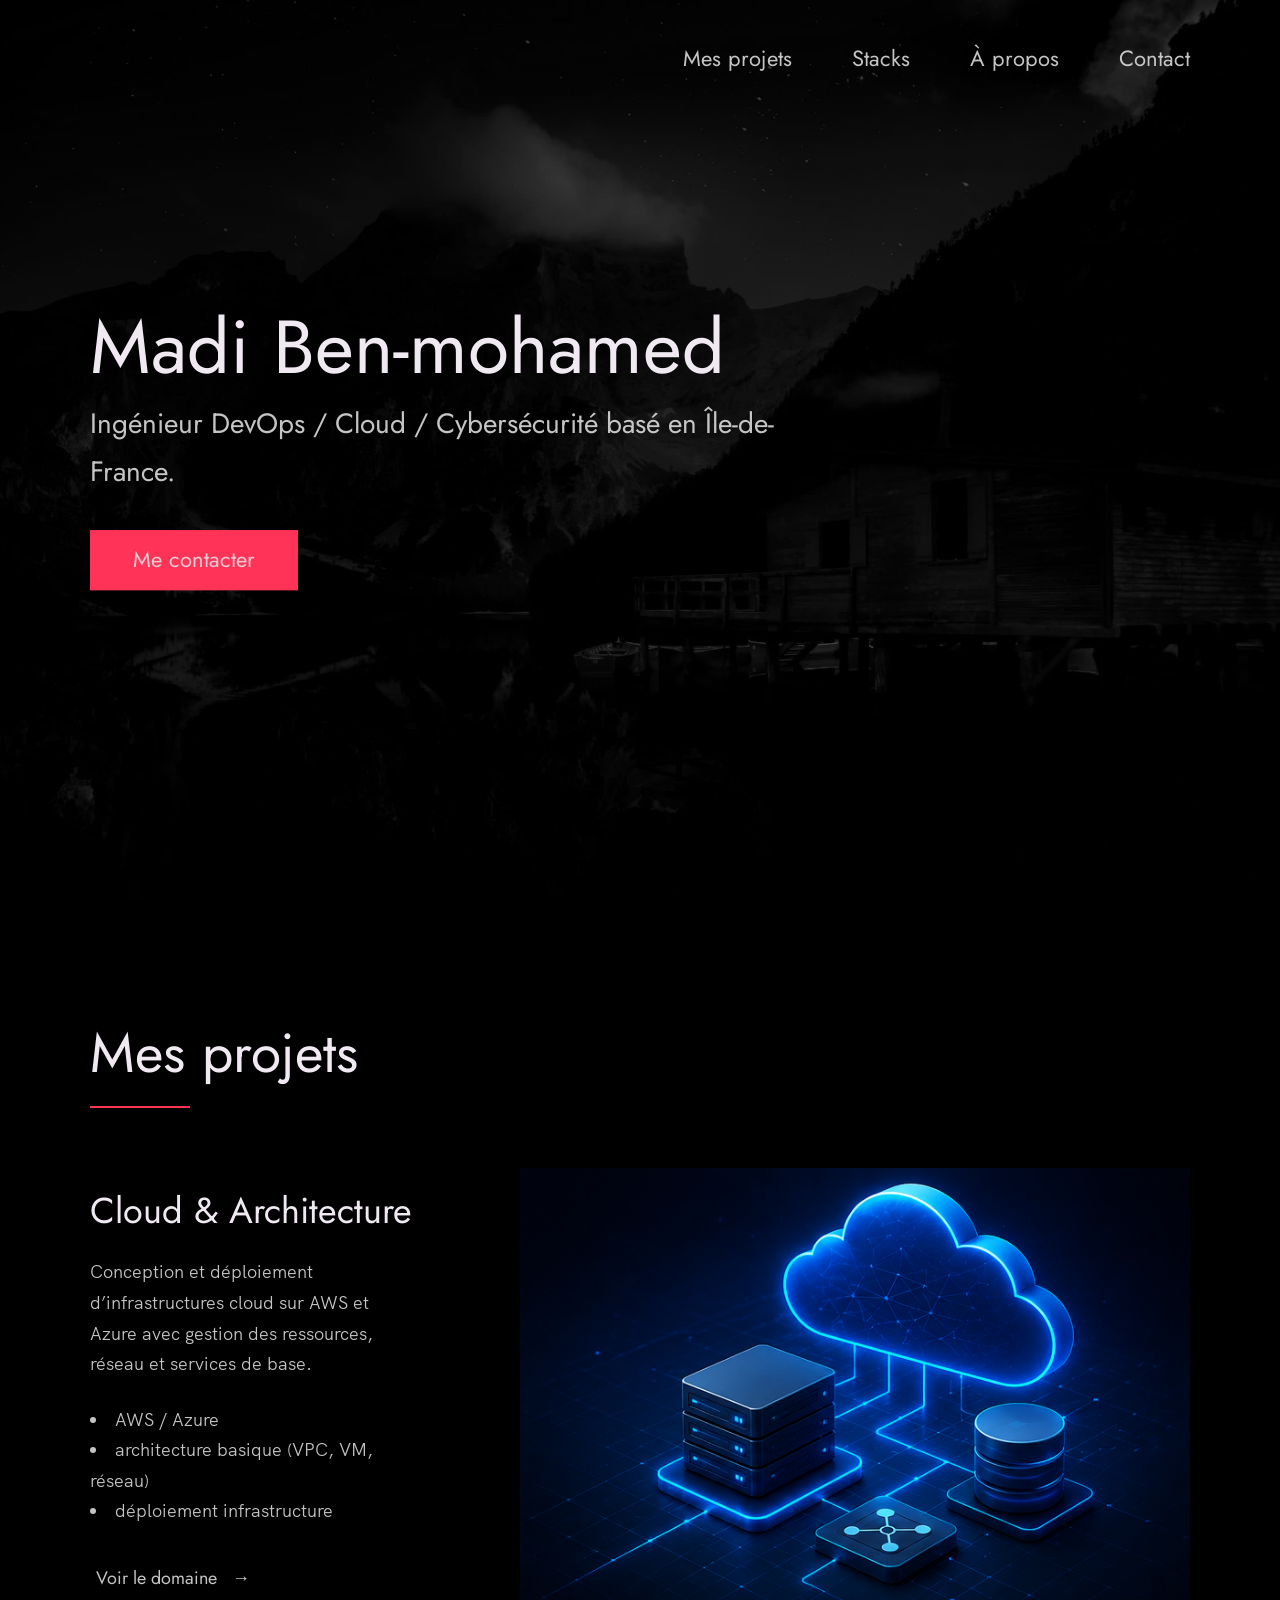
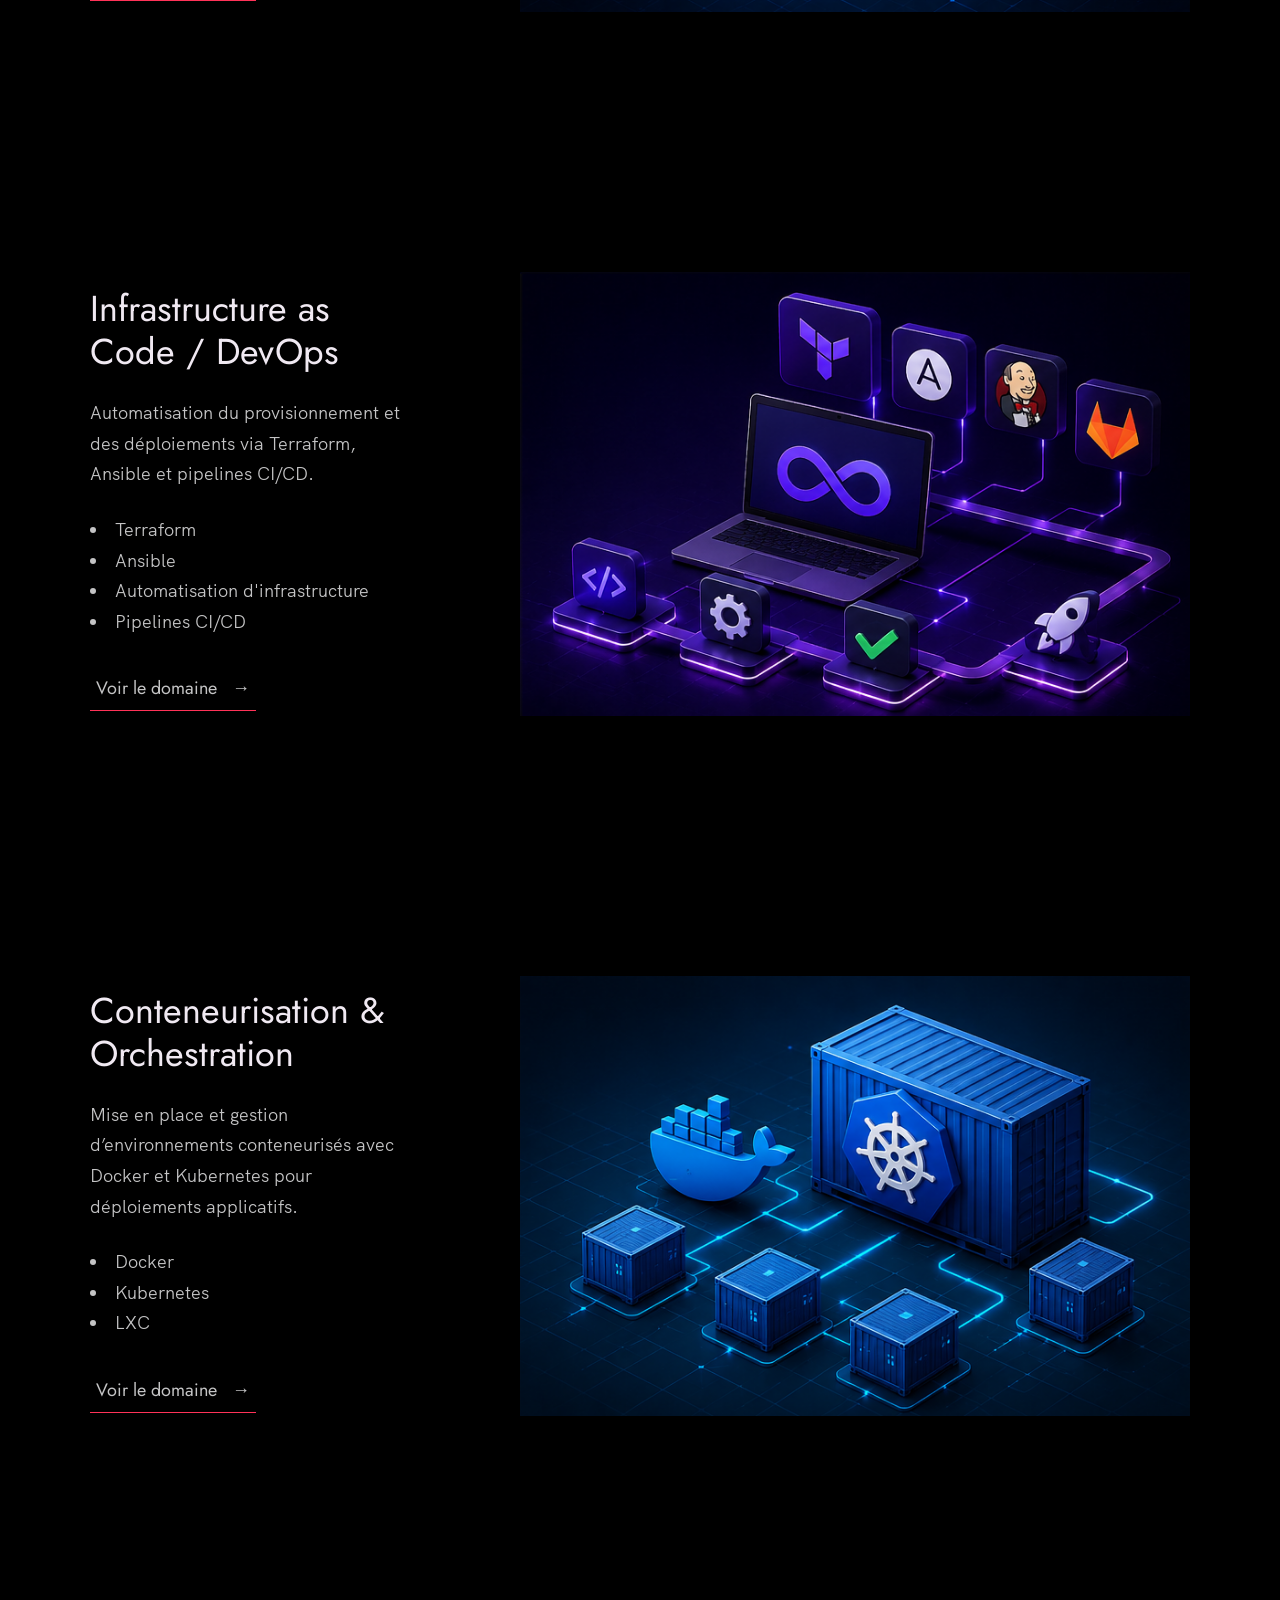
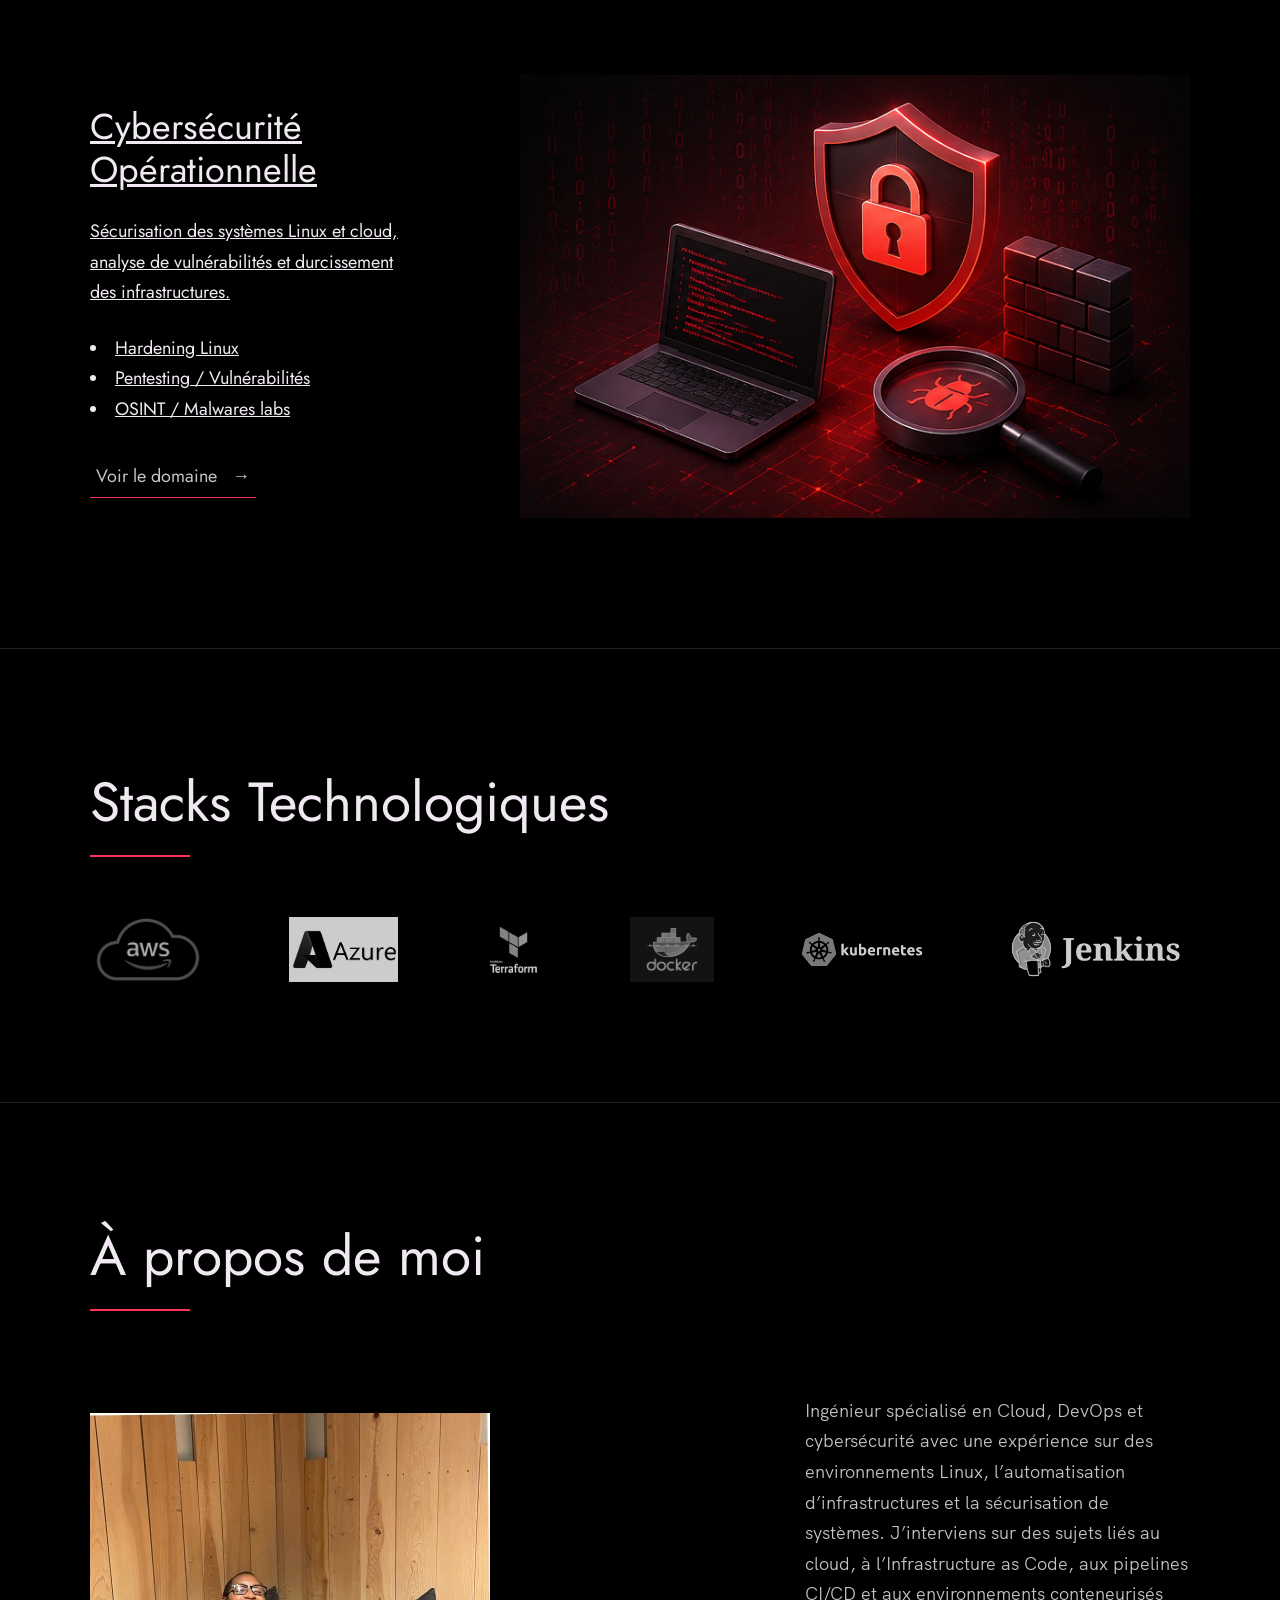
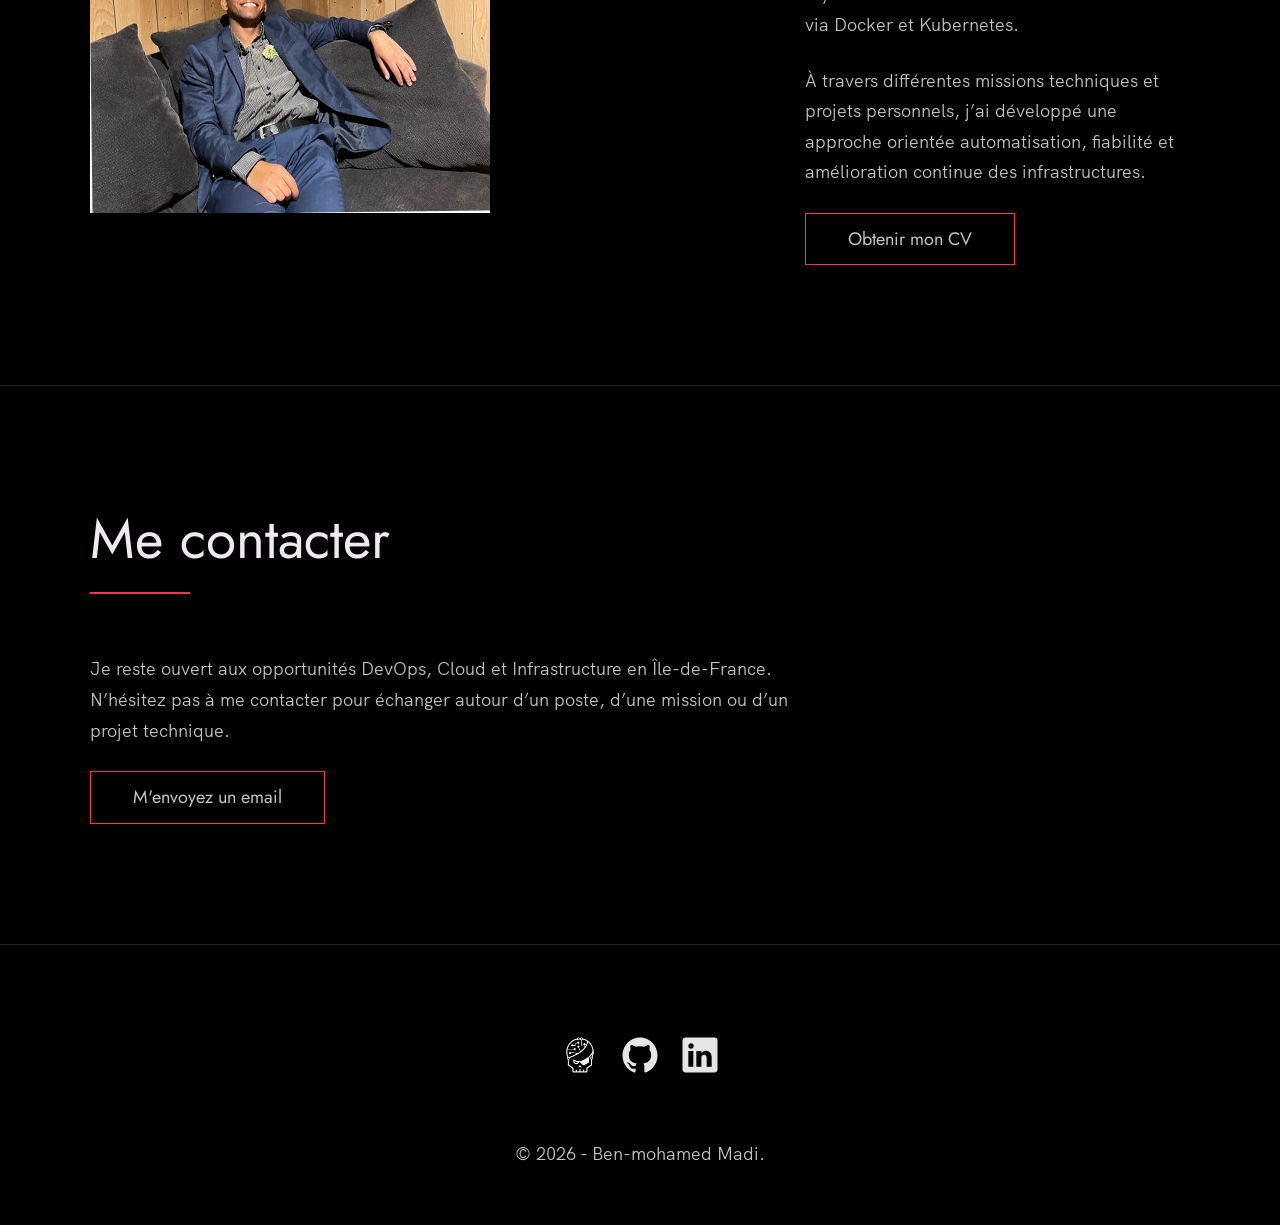
==== index.html @ 018f279b "Merge branch 'main' of https://github.com/Madi-Toumani-benmohamed/portfolio" ====
<!DOCTYPE html>
<html lang="en">

<head>
  <meta charset="UTF-8" />
  <meta name="viewport" content="width=device-width, initial-scale=1.0" />
  <link rel="shortcut icon" type="image/png" href="./images/favicon.png" />

  <!-- Put your site title here -->
  <title>
    Ben | Ben Mohamed | DevOps / Cloud / Cybersécurité vivant en France.
  </title>

  <meta name="description" content="Add small description of yourslef.">
  <!-- Add some coding keywords below, Ex: (React, CSS etc) -->
  <meta name="keywords" content="Put your name, skills and some coding keywords" />
  <link rel="stylesheet" href="index.css" />
</head>

<body>

  <!-- ***** Header ***** -->

  <header class="header" role="banner" id="top">
    <div class="row">
      <nav class="nav" role="navigation">
        <ul class="nav__items">
          <li class="nav__item"><a href="#work" class="nav__link">Mes projets</a></li>
          <li class="nav__item"><a href="#clients" class="nav__link">Stacks</a></li>
          <li class="nav__item">
            <a href="#about" class="nav__link">À propos</a>
          </li>
          <li class="nav__item">
            <a href="#contact" class="nav__link">Contact</a>
          </li>
        </ul>
      </nav>
    </div>
    <div class="header__text-box row">
      <div class="header__text">
        <h1 class="heading-primary">
          <!-- Replace the following name with your name -->
          <span>Madi Ben-mohamed</span>
        </h1>
        <!-- Put a small paragraph about yourself -->
        <p>Ingénieur DevOps / Cloud / Cybersécurité basé en Île-de-France.</p>
        <a href="#contact" class="btn btn--pink">Me contacter</a>
      </div>
    </div>
  </header>

  <main role="main">

    <!-- ***** Work ***** -->

    <section class="work" id="work">
      <div class="row">
        <h2>Mes projets</h2>
        <div class="work__boxes">

          <!-- Each div with the work__box class is a project. -->

          <div class="work__box">
            <div class="work__text">
              <h3>Cloud & Architecture</h3>
              <p>
                Conception et déploiement d’infrastructures cloud sur AWS et Azure avec gestion des ressources, réseau et services de base.              </p>
              <ul class="work__list">
                <li>AWS / Azure</li>
                <li>architecture basique (VPC, VM, réseau)</li>
                <li>déploiement infrastructure</li>

              </ul>

              <div class="work__links">
                <a href="./domains/cloud.html" class="link__text">
                  Voir le domaine <span>&rarr;</span>
                </a>
                
               
                </a>
              </div>
            </div>
            <div class="work__image-box">
              <img src="./images/cloud.png" class="work__image" alt="Project 1" />
            </div>
          </div>

          <div class="work__box">
            <div class="work__text">
              <h3>Infrastructure as Code / DevOps</h3>
              <p>
                Automatisation du provisionnement et des déploiements via Terraform, Ansible et pipelines CI/CD.
              </p>
              <ul class="work__list">
                <li>Terraform</li>
                <li>Ansible</li>
                <li>Automatisation d'infrastructure</li>
                <li>Pipelines CI/CD</li>
              </ul>

              <div class="work__links">
                <a href="./domains/devops.html" class="link__text">
                  Voir le domaine <span>&rarr;</span>
                </a>

              </div>
            </div>
            <div class="work__image-box">
              <img src="./images/iac.png" class="work__image" alt="Project 1" />
            </div>
          </div>

                    <div class="work__box">
            <div class="work__text">
              <h3>Conteneurisation & Orchestration</h3>
              <p>
                Mise en place et gestion d’environnements conteneurisés avec Docker et Kubernetes pour déploiements applicatifs.
              </p>
              <ul class="work__list">
                <li>Docker</li>
                <li>Kubernetes</li>
                <li>LXC</li>
              </ul>

              <div class="work__links">
                <a href="./domains/devops.html" class="link__text">
                  Voir le domaine <span>&rarr;</span>
                </a>
                <a href="#">

              </div>
            </div>
            <div class="work__image-box">
              <img src="./images/container.png" class="work__image" alt="Project 1" />
            </div>
          </div>

          <div class="work__box">
            <div class="work__text">
              <h3>Cybersécurité Opérationnelle</h3>
              <p>
                Sécurisation des systèmes Linux et cloud, analyse de vulnérabilités et durcissement des infrastructures.
              <ul class="work__list">
                <li>Hardening Linux</li>
                <li>Pentesting / Vulnérabilités</li>
                <li>OSINT / Malwares labs</li>
              </ul>

              <div class="work__links">
                <a href="./domains/cybersecurity.html" class="link__text">
                  Voir le domaine <span>&rarr;</span>
                </a>

              </div>
            </div>
            <div class="work__image-box">
              <img src="./images/security.png" class="work__image" alt="Project 3" />
            </div>
          </div>
        </div>
      </div>
    </section>

    <!-- ***** stacks technologiques ***** -->

    <section class="client" id="clients">
      <div class="row">
        <h2>Stacks Technologiques</h2>
        <div class="client__logos">
          <!-- Add logos of the clients or companies you'have worked with. -->
          <img src="./images/aws-color.png" class="client__logo" alt="Company 2" />
          <img src="./images/azur.png" class="client__logo" alt="Company 3" />
          <img src="./images/Terraform-Cloud.png" class="client__logo" alt="Company 1" />
          <img src="./images/docker.png" class="client__logo" alt="Company 1" />
          <img src="./images/kubernetes.png" class="client__logo" alt="Company 3" />
          <img src="./images/jenkins.png" class="client__logo" alt="Company 1" />
        </div>
      </div>
    </section>

    <!-- ***** About ***** -->

    <section class="about" id="about">
      <div class="row">
        <h2>À propos de moi</h2>
        <div class="about__content">
          <div class="about__text">
            <!-- Replace the below paragraph with info about yourself -->
            <p>
            Ingénieur spécialisé en Cloud, DevOps et cybersécurité avec une expérience sur des environnements Linux, l’automatisation d’infrastructures et la sécurisation de systèmes. 
            J’interviens sur des sujets liés au cloud, à l’Infrastructure as Code, aux pipelines CI/CD et aux environnements conteneurisés via Docker et Kubernetes.
            </p>

            <p>
            À travers différentes missions techniques et projets personnels, j’ai développé une approche orientée automatisation, fiabilité et amélioration continue des infrastructures.
            </p>
            <!-- Provide a link to your resume -->
            <a href="#" class="btn">Obtenir mon CV</a>
          </div>

          <div class="about__photo-container">
            <!-- Add a nice photo of yourself -->
            <img class="about__photo" src="./images/moi.jpg" alt="" />
          </div>
        </div>
      </div>
    </section>
  </main>

  <!-- ***** Contact ***** -->

  <section class="contact" id="contact">
    <div class="row">
      <h2>Me contacter</h2>
      <div class="contact__info">
        <p>
          Je reste ouvert aux opportunités DevOps, Cloud et Infrastructure en Île-de-France.
          N’hésitez pas à me contacter pour échanger autour d’un poste, d’une mission ou d’un projet technique.
        </p>
      
        <a href="mailto:ben.mohamed0399@gmail.com" class="btn">M'envoyez un email</a>
      </div>
    </div>
  </section>

  <!-- ***** Footer ***** -->

  <footer role="contentinfo" class="footer">
    <div class="row">
      <!-- Update the links to point to your accounts -->
      <ul class="footer__social-links">
        <li class="footer__social-link-item">
          <a href="https://www.root-me.org/Hawki?lang=fr" title="Link to Root-Me Profile">
            <img src="./images/rootme.png" class="footer__social-image" alt="Root-Me">
          </a>
        </li>
        <li class="footer__social-link-item">
          <a href=" https://github.com/Madi-Toumani-benmohamed/" title="Link to Github Profile">
            <img src="./images/github.svg" class="footer__social-image" alt="Github">
          </a>
        </li>
      
        <li class="footer__social-link-item">
          <a href="https://www.linkedin.com/in/ben-mohamed-madi/" title="Link to Linkedin Profile">
            <img src="./images/linkedin.svg" title="Link to Linkedin Profile" class="footer__social-image" alt="Linkedin">
          </a>
        </li>
      </ul>


      <p>
        &copy; 2026 - Ben-mohamed Madi</a>.
      </p>
   
</body>

</html>
---- index.css ----
/* --------------------------------------- */
/* ----- Basic Setup ----- */
/* --------------------------------------- */

@font-face {
    font-family: 'Hk Grotesk';
    font-style: normal;
    font-weight: 400;
    src: url('./fonts/HKGrotesk-Regular.woff') format('woff');
}

@font-face {
    font-family: 'Jost';
    font-style: normal;
    font-weight: 400;
    src: url('./fonts/Jost-Regular.ttf') format('woff');
}

* {
    margin: 0;
    padding: 0;
    box-sizing: inherit;
}

:root {
    --font-size-small: 1.8rem;
    --font-size-normal: 2.2rem;
    --font-size-medium: 2.8rem;
    --font-size-medium-1: 3.6rem;
    --font-size-large: 5.5rem;
    --font-size-huge: 7.5rem;
    --font-stack: 'Hk Grotesk', sans-serif;

    --line-height-normal: 1.7;
    --line-height-small: 1.2;

    --black: #000;
    --pink: #ff3258;
    --white: #f0e9f2;
    --white-1: #e5e5e6da;


    --container-max-width: 1180px;
    --container-normal-width: 800px;
    --container-medium-width: 700px; 
    --container-small-width: 500px;

    --gutter-huge: 12rem;
    --gutter-medium: 6rem;
    --gutter-normal: 3rem;
    --gutter-small-1: 2.5rem;
    --gutter-small: 2rem;

    --border-light: 1px solid rgb(36, 35, 35);
}

html {
    font-size: 62.5%; /* (16/10)*100 = 62.5% => 1rem = 10px */
    box-sizing: border-box;
    scroll-behavior: smooth;
}

@media(max-width: 1000px) {
    html {
        font-size: 52%;
    }
}

body {
    font-size: var(--font-size-small);
    font-family: var(--font-stack);
    font-weight: 400;
    color: var(--white-1);
    line-height: var(--line-height-normal);
    background: var(--black);
    overflow-x: hidden;
}

.row {
    max-width: var(--container-max-width);
    margin: 0 auto;
}

@media(max-width: 1340px) {
    .row {
        max-width: 1100px;
    }
}

@media(max-width: 1240px) {
    .row {
        padding: 0 var(--gutter-medium);
    }
}

@media(max-width: 600px) {
    .row {
        padding: 0 var(--gutter-normal);
    }
}

@media(max-width: 600px) {
    .row {
        padding: 0 var(--gutter-small);
    }
}

section {
    padding: var(--gutter-huge) 0;
    border-bottom: var(--border-light);
}

img {
    object-fit: contain;
    max-width: 100%;
}

/* --------------------------------------- */
/* ----- Headlines and Paragraphs ----- */
/* --------------------------------------- */

h1,
h2,
h3 {
    font-family: 'Jost', sans-serif;
    font-weight: 400;
    line-height: var(--line-height-small);
    color: var(--white);
}

.heading-primary {
    line-height: 1;
    font-size: var(--font-size-huge);
    font-weight: 400;
}

@media(max-width: 900px) {
    .heading-primary {
        font-size: 6.5rem;
    }
}

h2 {
    font-size: var(--font-size-large);
    margin-bottom: var(--gutter-medium);
}

h2::after {
    content: '';
    display: block;
    height: 2px;
    width: 10rem;
    background: var(--pink);
    margin: var(--gutter-small) 0;
}

h3 {
    font-size: var(--font-size-medium-1);
    margin-bottom: var(--gutter-small);
}

@media(max-width: 500px) {
    .heading-primary {
        font-size: var(--font-size-large);
    }

    h2 {
        font-size: var(--font-size-medium-1);
    }

    h3 {
        font-size: var(--font-size-medium);
    }
}

p {
    margin: var(--gutter-small-1) 0;
}

@media(max-width: 900px) {
    p { 
        max-width: var(--container-small-width);
    }
}

/* --------------------------------------- */
/* ----- Buttons and Links ----- */
/* --------------------------------------- */

a {
    color: var(--white);
    font-weight: 400;
    font-family: 'Jost', sans-serif;
    transition: all .2s;
    outline: 2px solid transparent;
}

::-moz-focus-inner {
    border: 0;
}

button:focus,
a:focus {
    outline: 2px solid var(--pink);
}

body:not(.user-is-tabbing) button:focus,
body:not(.user-is-tabbing) a:focus {
    outline: none;
}

.link:hover {
    color: var(--pink);
}

.btn {
    position: relative;
    display: inline-block;
    padding: 1rem 4.2rem;
    text-decoration: none;
    color: inherit;
    border: 1px solid  var(--pink);
    font-weight: 400;
}

.btn:focus {
    outline: none;
}

.btn::after {
    content: '';
    display: block;
    position: absolute;
    top: 0;
    left: 0;
    right: 100%;
    background: var(--white);
    height: 100%;
    z-index: -1;
    transition: all 0.2s cubic-bezier(1, 0.68, 0.16, 0.9);
}

.btn:hover::after,
.btn:focus::after {
    right: 0;
    background: var(--pink);
}

.btn--pink {
    background: var(--pink);
    transition: all 0.2s;
}

.btn--pink::after {
    display: none;
}

.btn--pink:hover,
.btn--pink:focus {
    background: transparent;
}

.link__text {
    position: relative;
    display: inline-block;
    padding: .6rem;
    color: inherit;
    text-decoration: none;
    border-bottom: 1px solid var(--pink);
}

.link__text::after {
    content: '';
    display: block;
    position: absolute;
    top: 0;
    left: 0;
    right: 100%;
    background: var(--white);
    height: 100%;
    z-index: -1;
    transition: all 0.2s cubic-bezier(1, 0.68, 0.16, 0.9);
}

.link__text:focus {
    outline: none;
}

.link__text:hover::after,
.link__text:focus:after {
    right: 0;
    background: var(--pink);
}

.link__text span {
    padding-left: 1rem;
    font-family: sans-serif;
}

/* ----- Back to Top ----- */

.back-to-top {
    position: fixed;
    bottom: 4rem;
    right: 4rem;
    display: flex;
    justify-content: center;
    align-items: center;
    height: 5.5rem;
    width: 5.5rem;
    background-color: var(--pink);
    border-radius: 50%;
    z-index: 10;
    visibility: hidden;
    transition: all .4s;
}

.back-to-top__image {
    height: 70%;
}

@media(max-width: 900px) {
    .back-to-top {
        right: 2rem;
    }
}

@media(max-width: 500px) {
    .back-to-top {
        right: 1rem;
    }
}

/* --------------------------------------- */
/* ----- Navigation ----- */
/* --------------------------------------- */

.nav {
    display: flex;
    justify-content: flex-end;
    padding: var(--gutter-normal) 0;
}

.nav__items {
    display: flex;
    list-style: none;
}

.nav__item:not(:last-child) {
    margin-right: var(--gutter-medium);
}

@media(max-width: 500px) {
    .nav {
        justify-content: center;
    }
}

@media(max-width: 400px) {
    .nav__item:not(:last-child) {
        margin-right: var(--gutter-normal);
    }
}

@media(max-width: 300px) {
    .nav {
        font-size: var(--font-size-small);
    }
}

.nav__link {
    position: relative;
    display: inline-block;
    padding: 1rem 0;
    text-decoration: none;
    color: inherit;
    transition: all .2s;
}

.nav__link::after {
    content: '';
    position: absolute;
    bottom: 0;
    left: 0;
    right: 100%;
    display: inline-block;
    height: 1rem;
    background: var(--white);
    transition: all 0.25s cubic-bezier(1, 0.68, 0.16, 0.9);
}

.nav__link:hover {
    color: var(--pink);
}

.nav__link:hover::after {
    right: 0;
    height: 2px;
    background: var(--pink);
}

/* --------------------------------------- */
/* ----- Header ----- */
/* --------------------------------------- */

.header {
    background: linear-gradient(rgba(0,0,0, .1), rgba(0,0,0, .4)), 
        url('./images/header.jpg');
    height: 100vh;
    background-size: cover;
    background-position: center;
    background-attachment: fixed;
    font-size: var(--font-size-normal);
}

.header__text {
    position: absolute;
    top: 50%;
    transform: translateY(-50%);
}

.header__text p {
    margin: 1.5rem 0 3.5rem;
    max-width: var(--container-medium-width);
    font-family: 'Jost', sans-serif;
    font-size: var(--font-size-medium);
}

@media(max-width: 500px) {
    .header {
        text-align: center;
    }

    .header__text p {
        transform: scale(.8);
    }
}

/* --------------------------------------- */
/* ----- Work ----- */
/* --------------------------------------- */

.work__box {
    display: flex;
    align-items: center;
}

@media(max-width: 900px) {
    .work__box {
        align-items: initial;
        flex-direction: column-reverse;
    }
}

.work__box:not(:last-child) {
    margin-bottom: 25rem;
}

@media(max-width: 500px) {
    .work__box:not(:last-child) {
        margin-bottom: 20rem;
    }
}

.work__links {
    display: flex;
    align-items: center;
}

.work__text {
    flex: 0 0 30%;
}

.work__list {
    /* list-style-type: square; */
    list-style-position: inside;
    margin-bottom: var(--gutter-normal);
}

.work__code {
    display: block;
    height: 3rem;
    margin-left: var(--gutter-normal);
    transition: all .3s;
}

.work__code:hover {
    transform: scale(1.2);
}

.work__image-box {
    margin-bottom: var(--gutter-normal);
}

@media(min-width: 901px) {
    .work__image-box {
        flex: 1;
        margin: 0 0 0 10rem;
    }
}

@media(max-width: 900px) {
    .work__code {
        height: 4rem;
    }
}

/* --------------------------------------- */
/* ----- Clients ----- */
/* --------------------------------------- */

.client__logos {
    display: flex;
    justify-content: space-between;
    filter: invert(100%) grayscale(100%) opacity(.8);
}

.client__logo {
    height: 6.5rem;
    max-width: 18rem;
}

@media(max-width: 1240px) {
    .client__logos {
        overflow-x: scroll;
        padding: var(--gutter-normal);
    }

    .client__logo:not(:last-of-type) {
        margin-right: var(--gutter-medium);
    }
}

/* --------------------------------------- */
/* ----- About ----- */
/* --------------------------------------- */

.about__content {
    display: flex;
    flex-direction: row-reverse;
    align-items: center;
}

@media(max-width: 900px) {
    .about__content {
        flex-direction: column-reverse;
        align-items: initial;
    }
}

.about__photo-container {
    margin-bottom: var(--gutter-normal);
}

@media(min-width: 901px) {
    .about__text {
        flex: 0 0 35%;
    }
    
    .about__photo-container {
        flex: 1;
        margin: 0 var(--gutter-huge) 0 0;
    }
}

/* --------------------------------------- */
/* ----- Contact ----- */
/* --------------------------------------- */

.contact__info {
    max-width: var(--container-medium-width);
}

/* --------------------------------------- */
/* ----- Footer ----- */
/* --------------------------------------- */

.footer {
    text-align: center;
    padding: var(--gutter-medium) 0 var(--gutter-normal);
}

.footer__social-links {
    display: flex;
    justify-content: center;
    padding: var(--gutter-normal) 0;
    list-style: none;
}

.footer__social-link-item:not(:last-of-type) {
    margin-right: var(--gutter-small);
}

.footer__social-image {
    height: 4rem;
}

.footer__github-buttons {
    display: flex;
    justify-content: center;
}

.footer__github-buttons iframe {
    height: 2.5rem;
    width: 84px;
    transform: translateY(3px);
}

@media(max-width: 500px) {
    .footer {
        padding: var(--gutter-medium) 0;
    } 
}
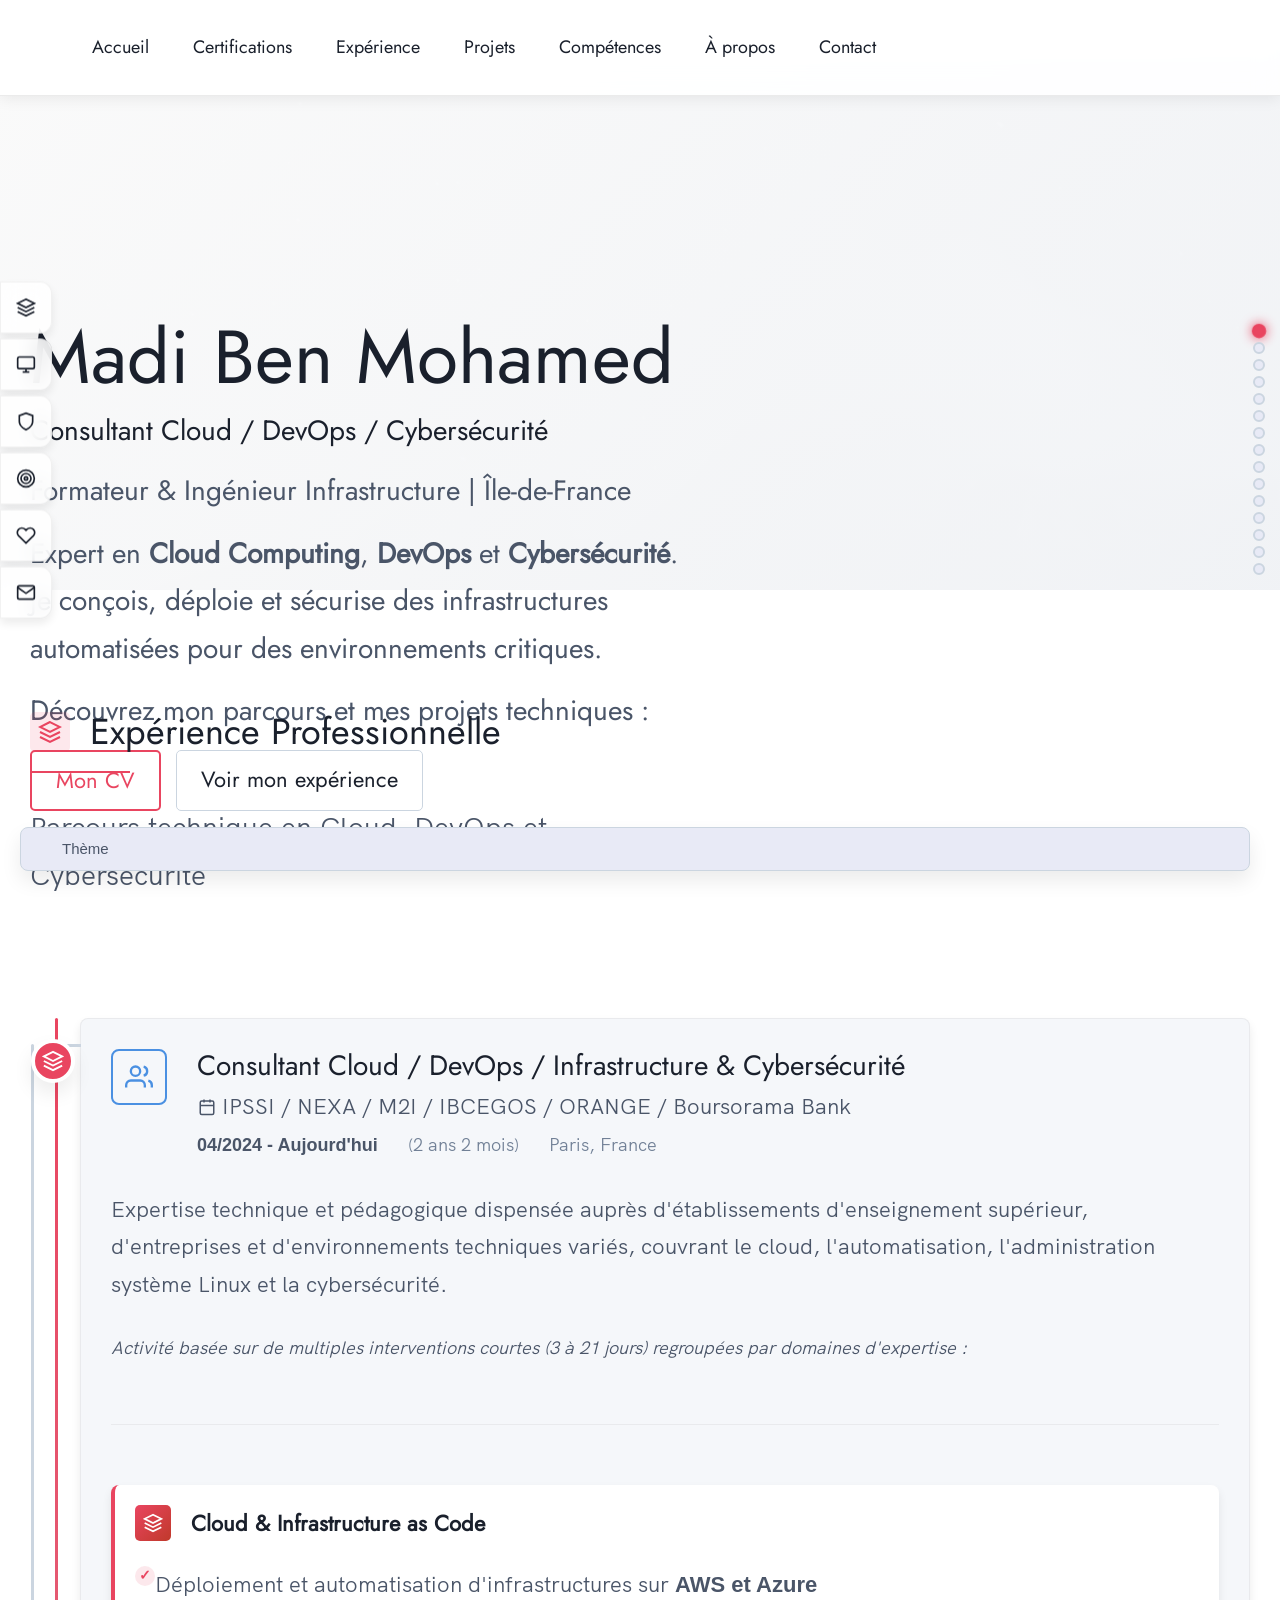
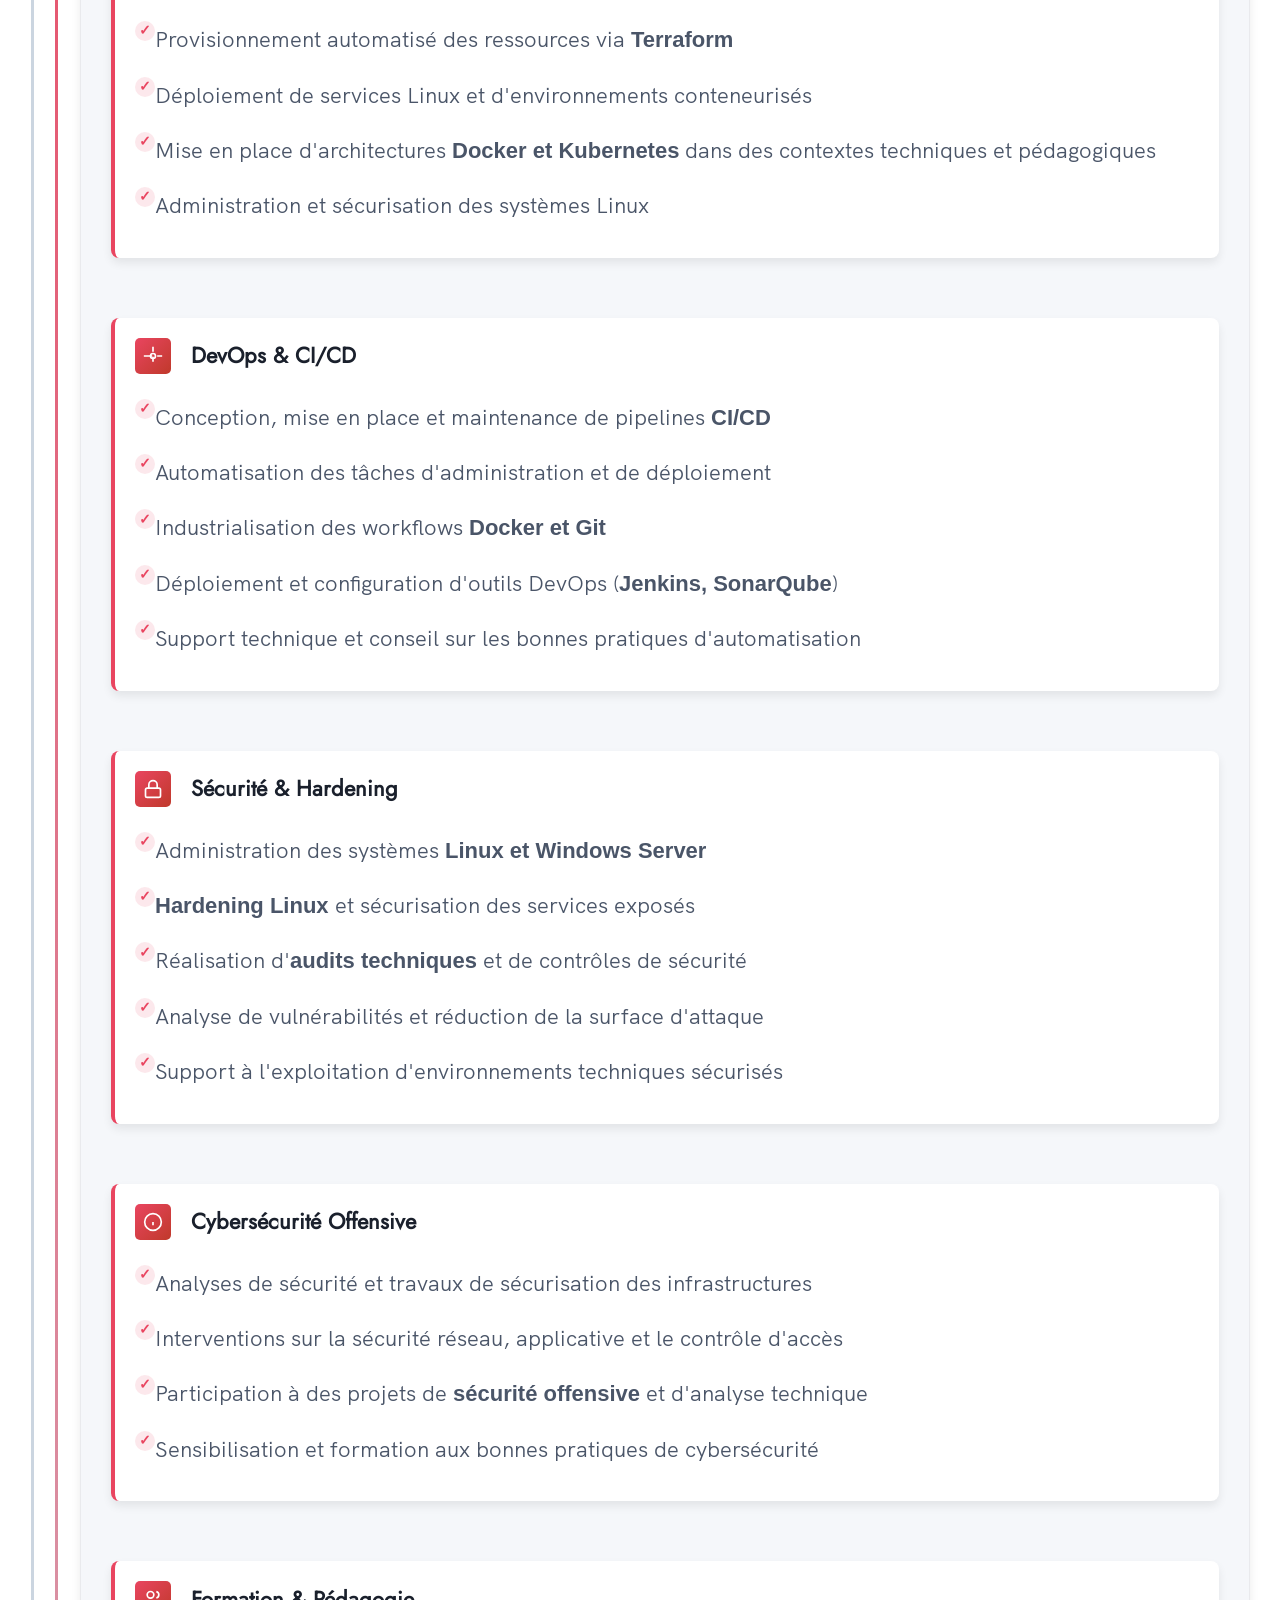
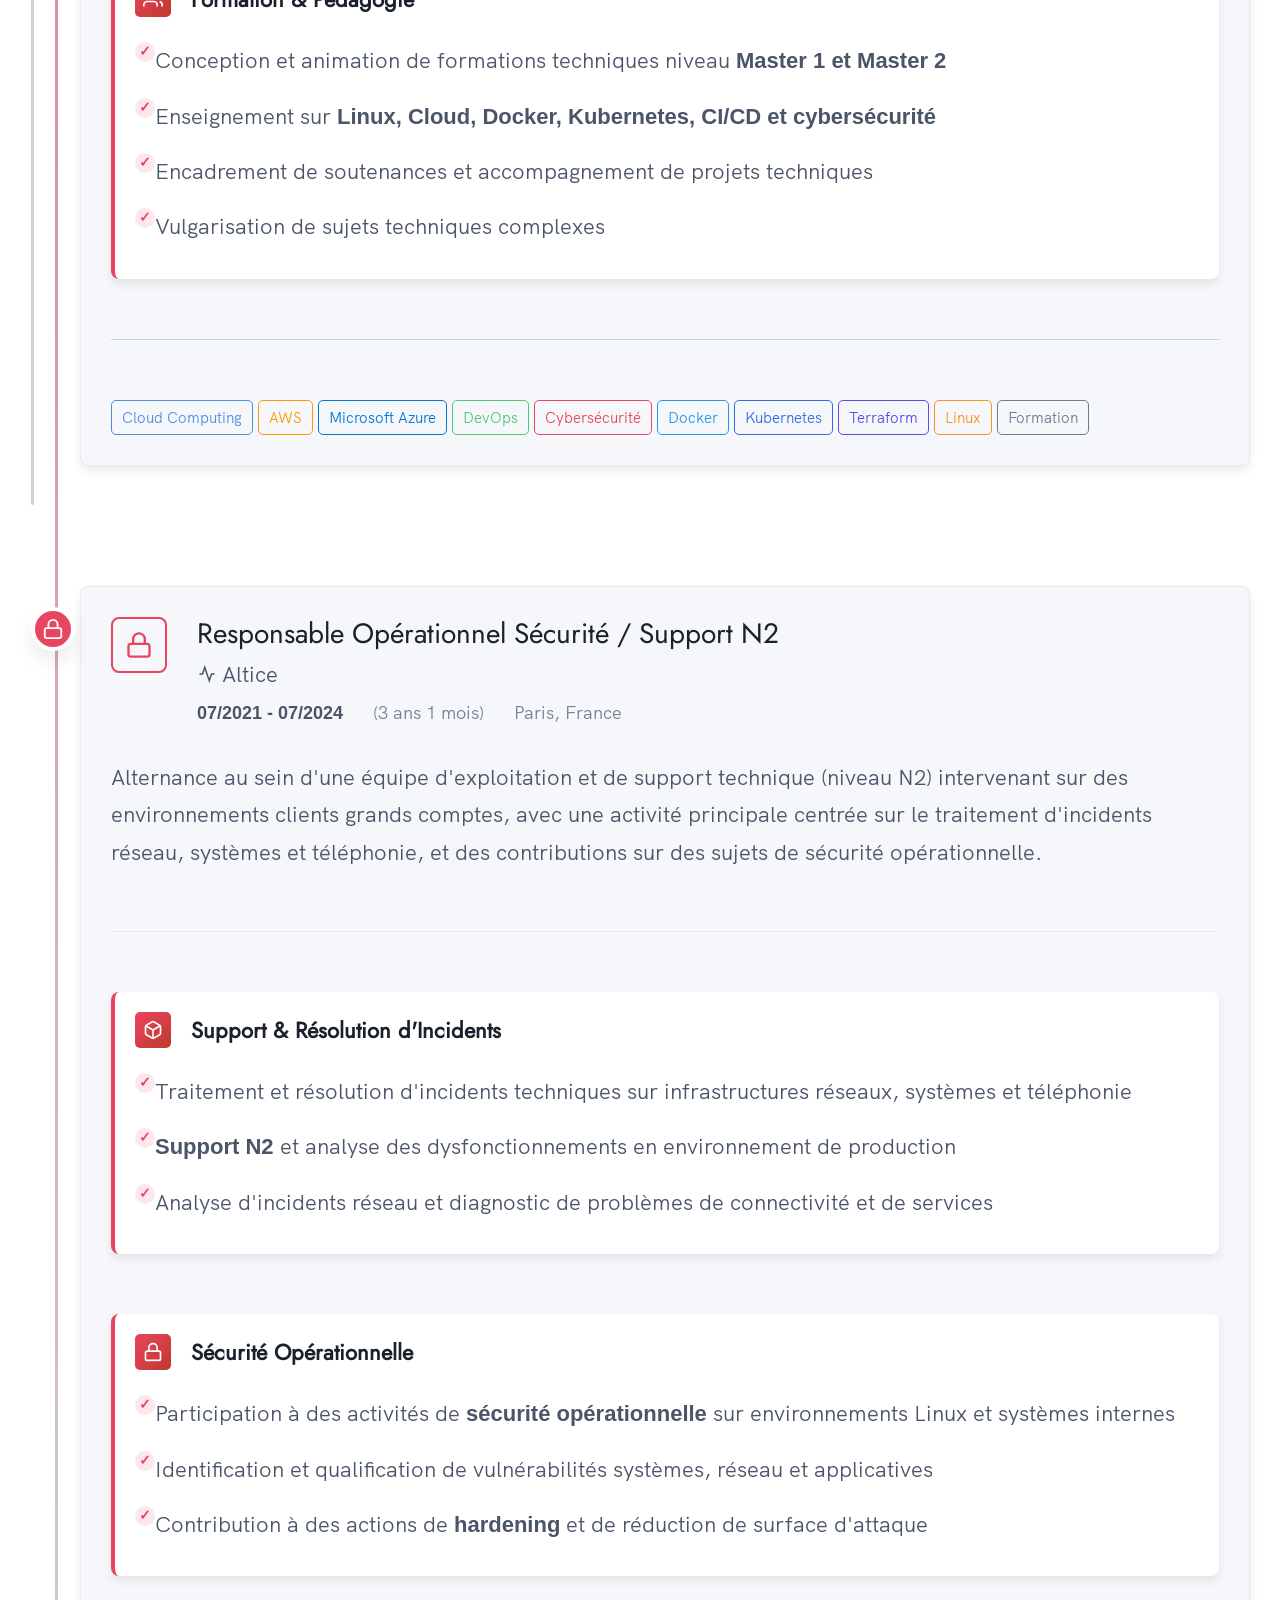
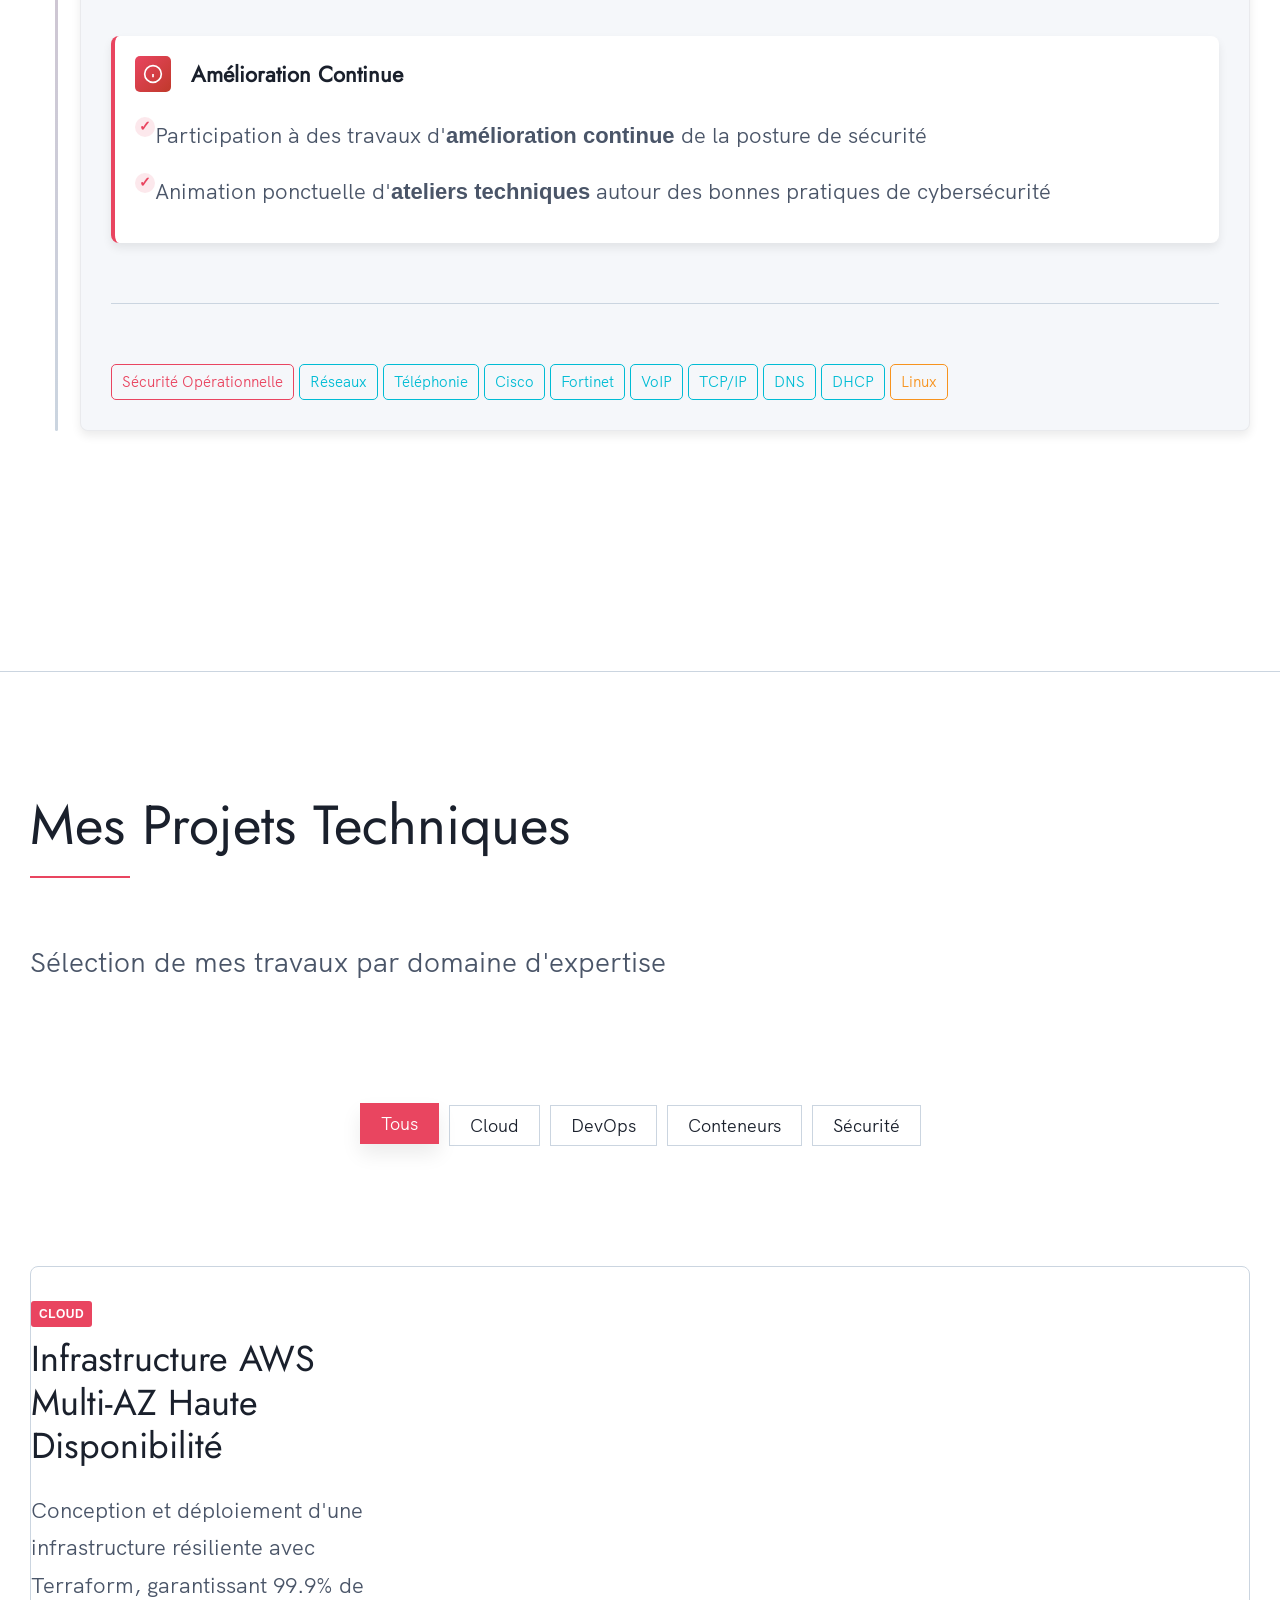
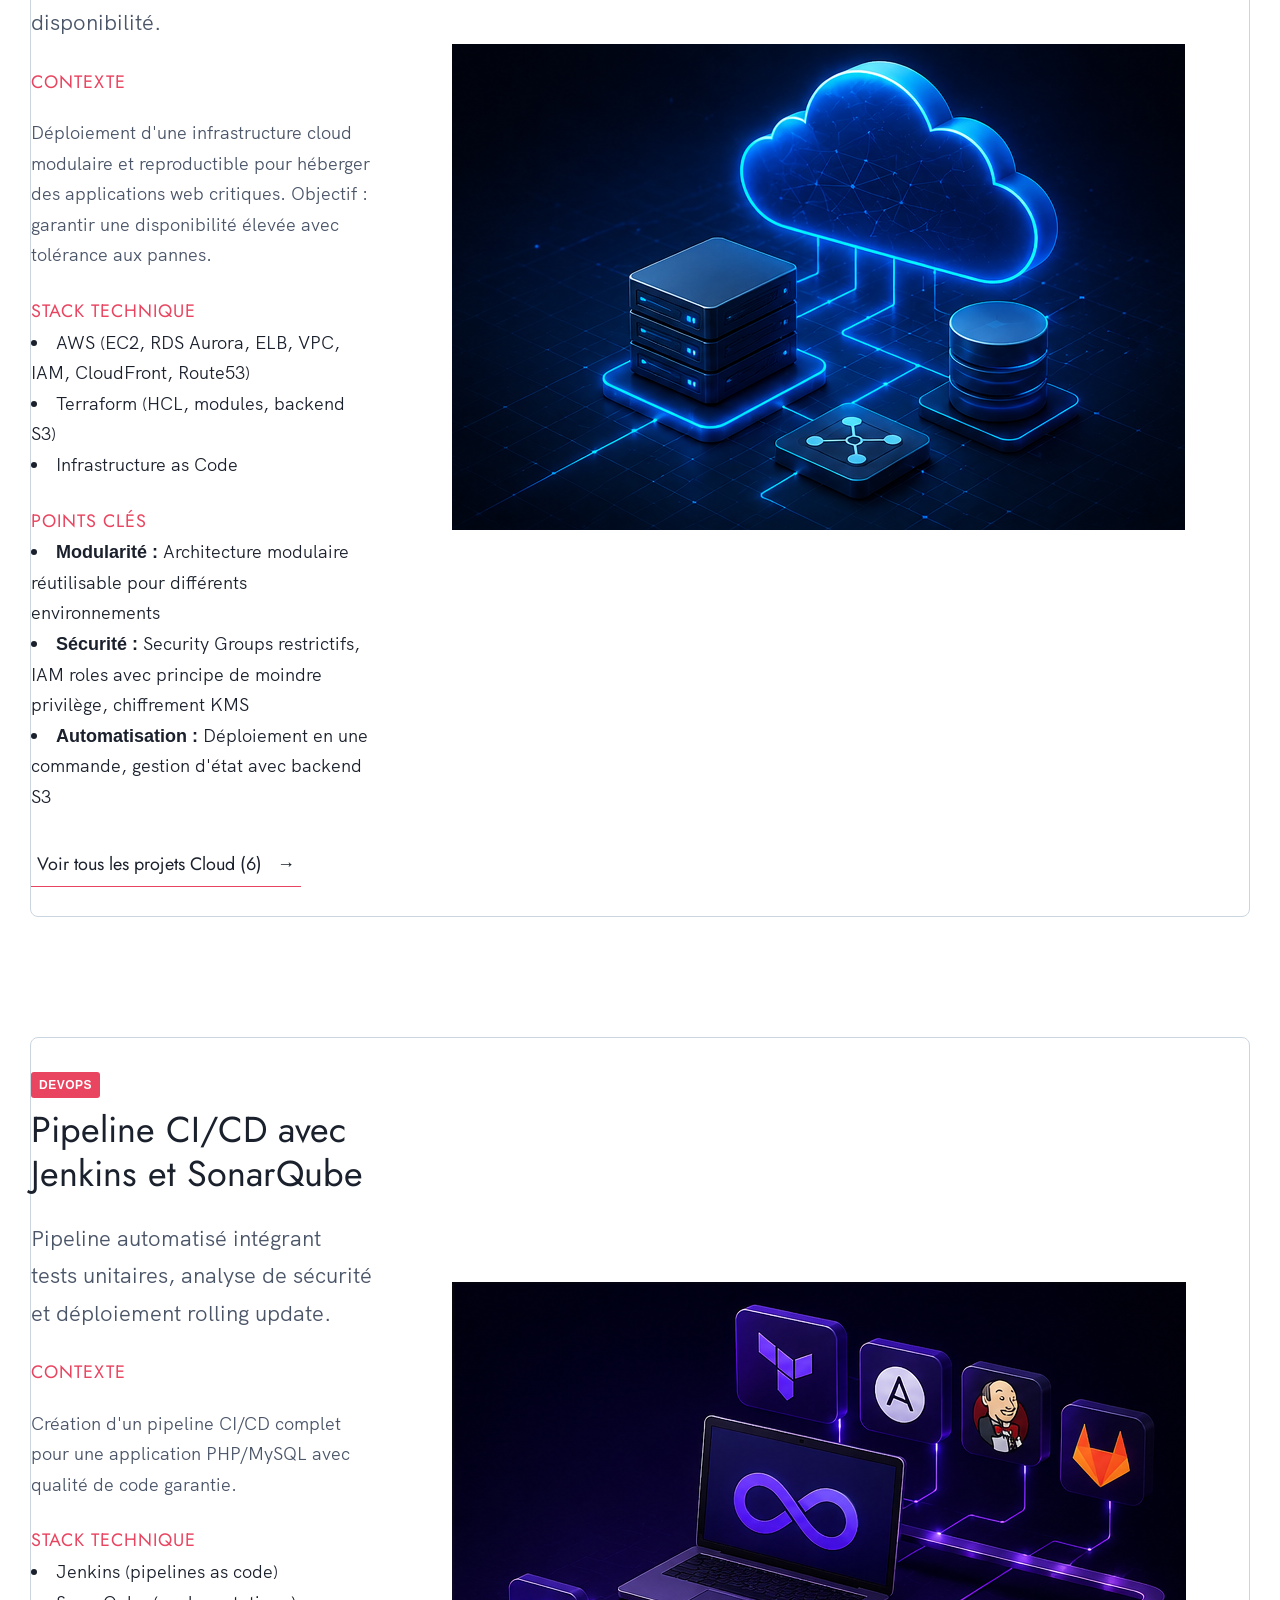
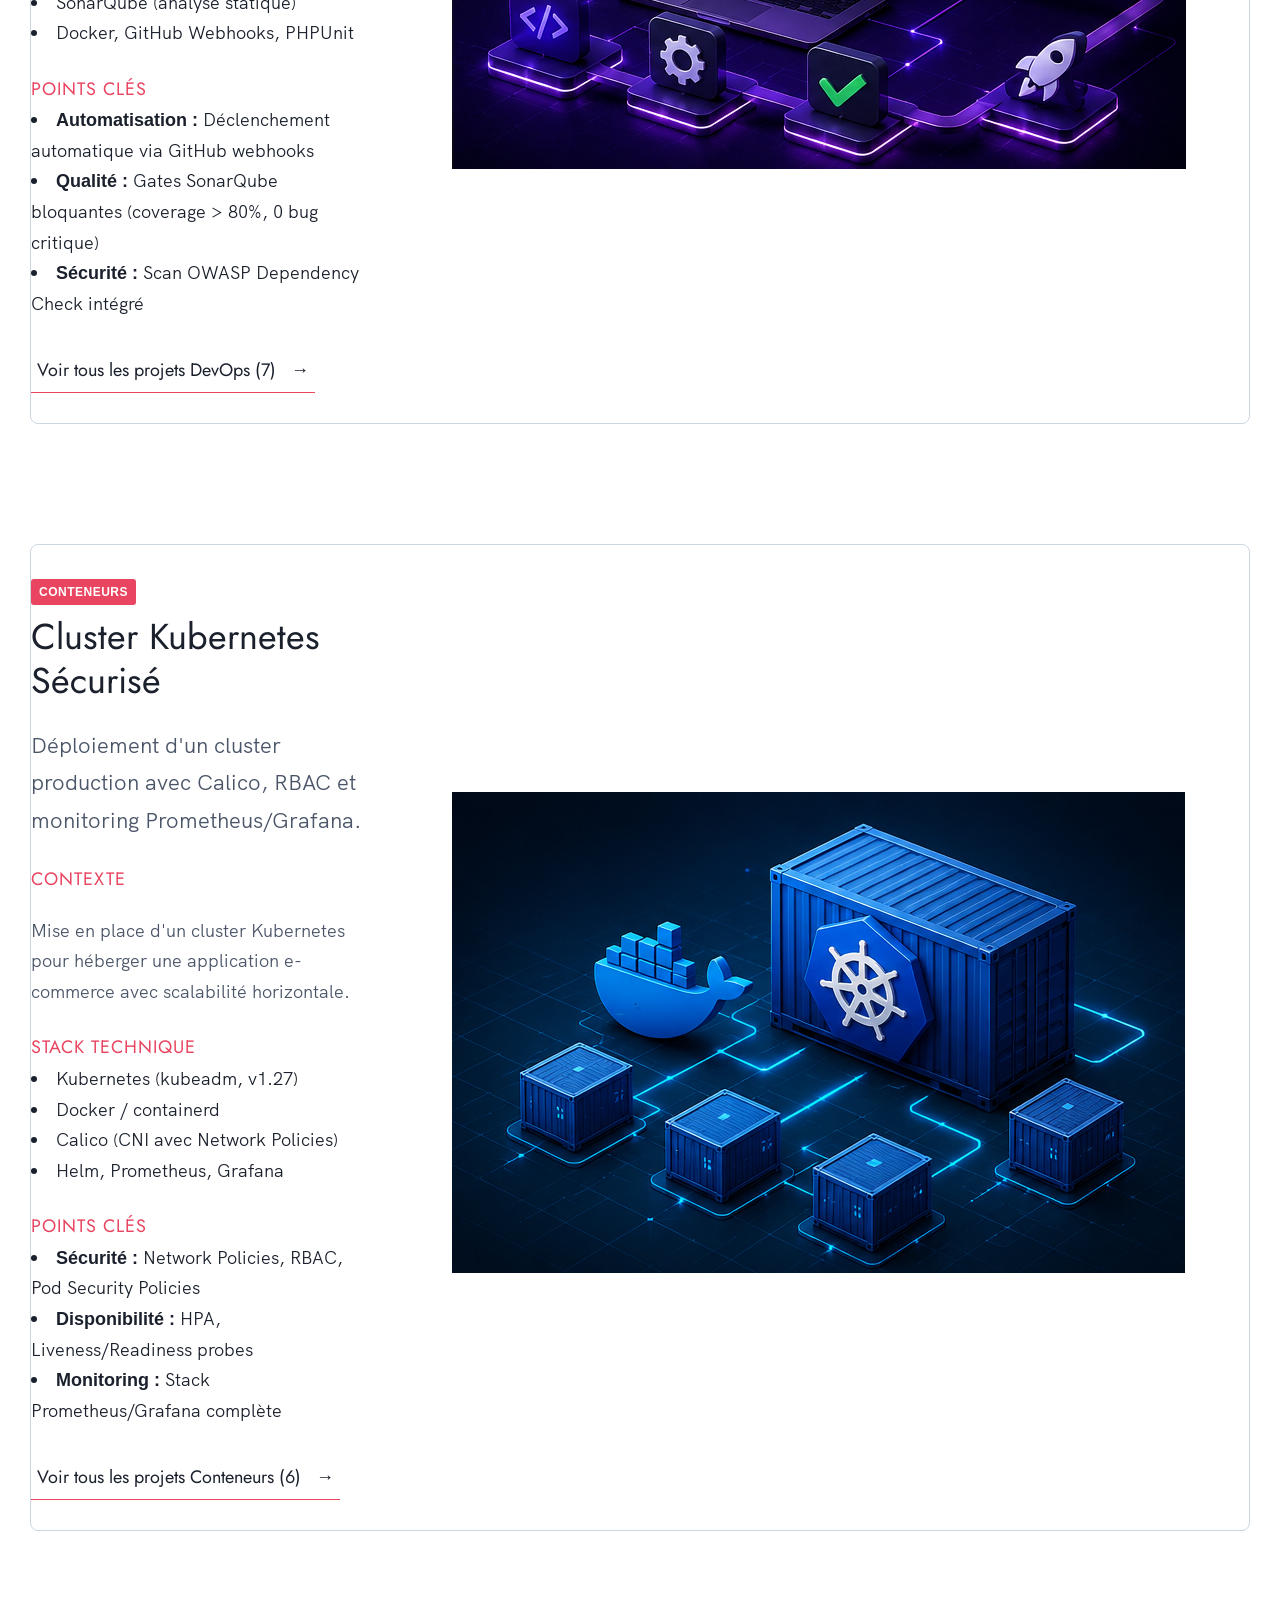
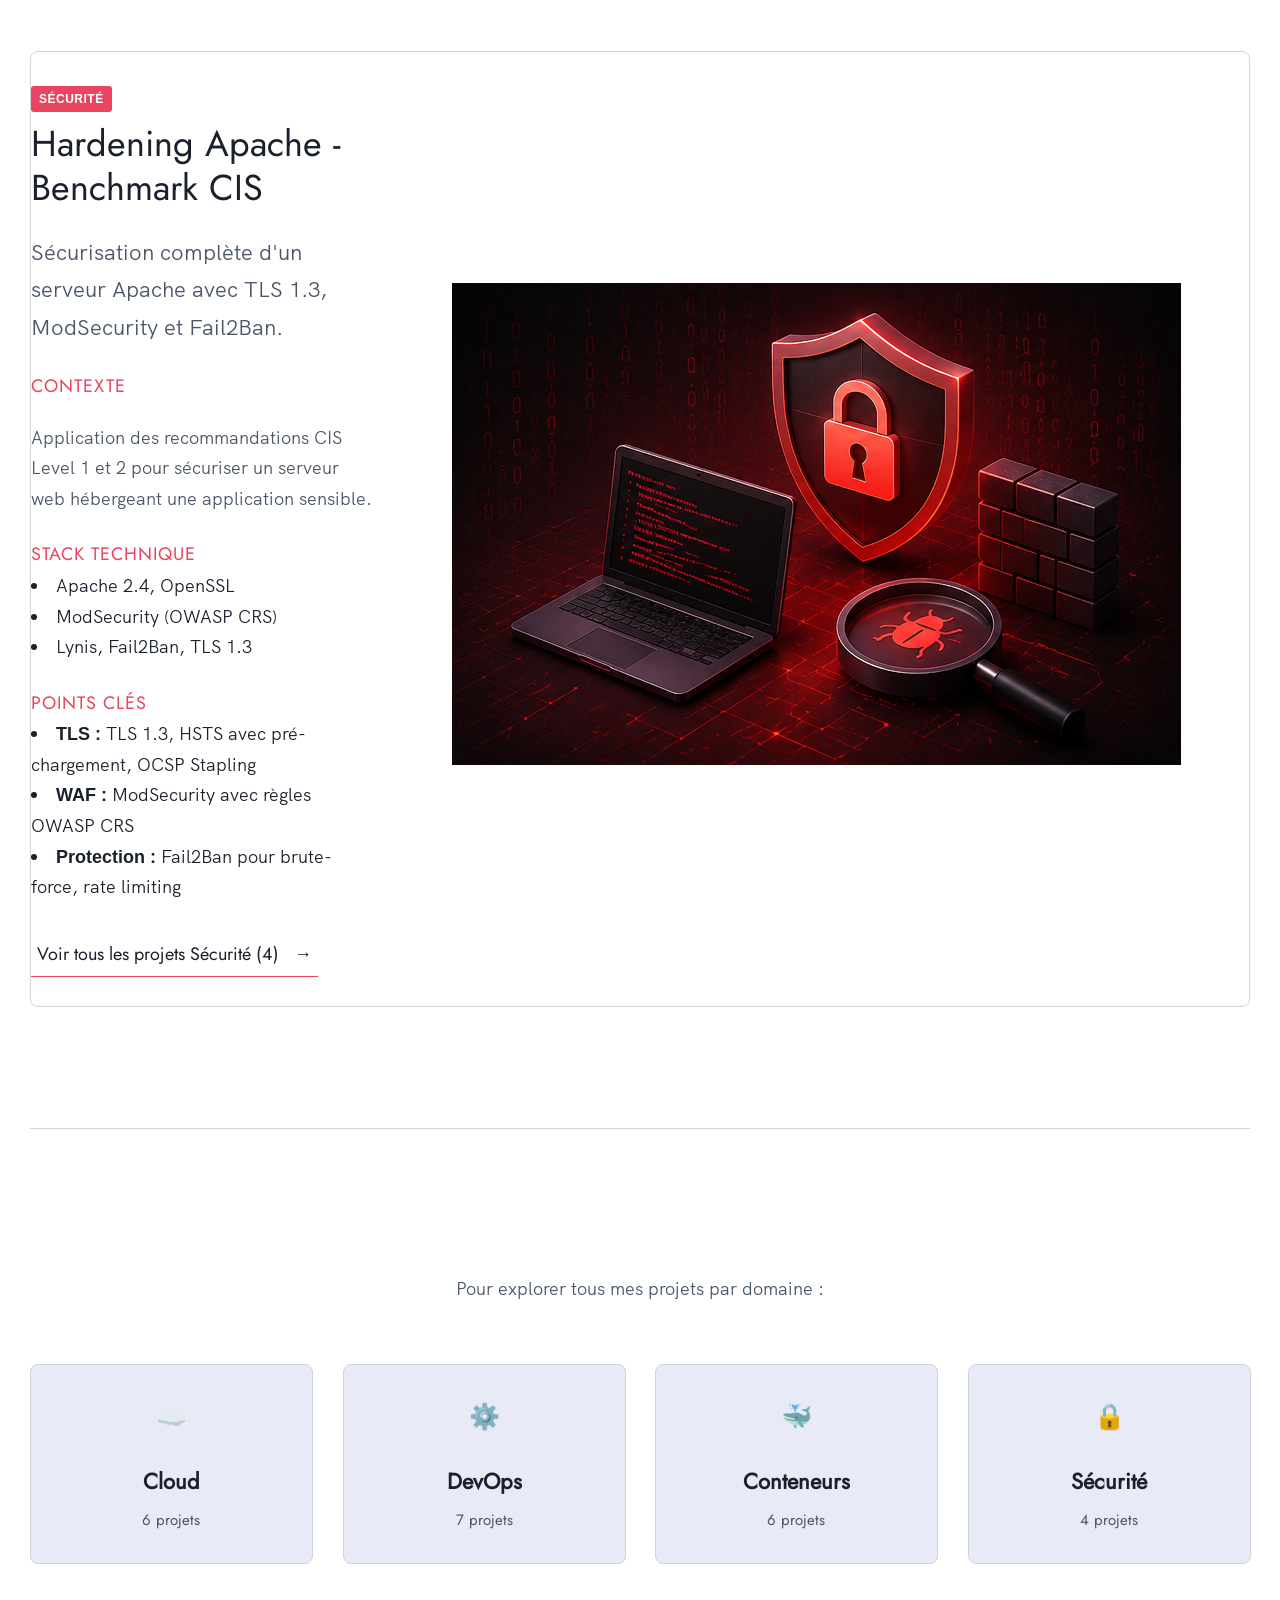
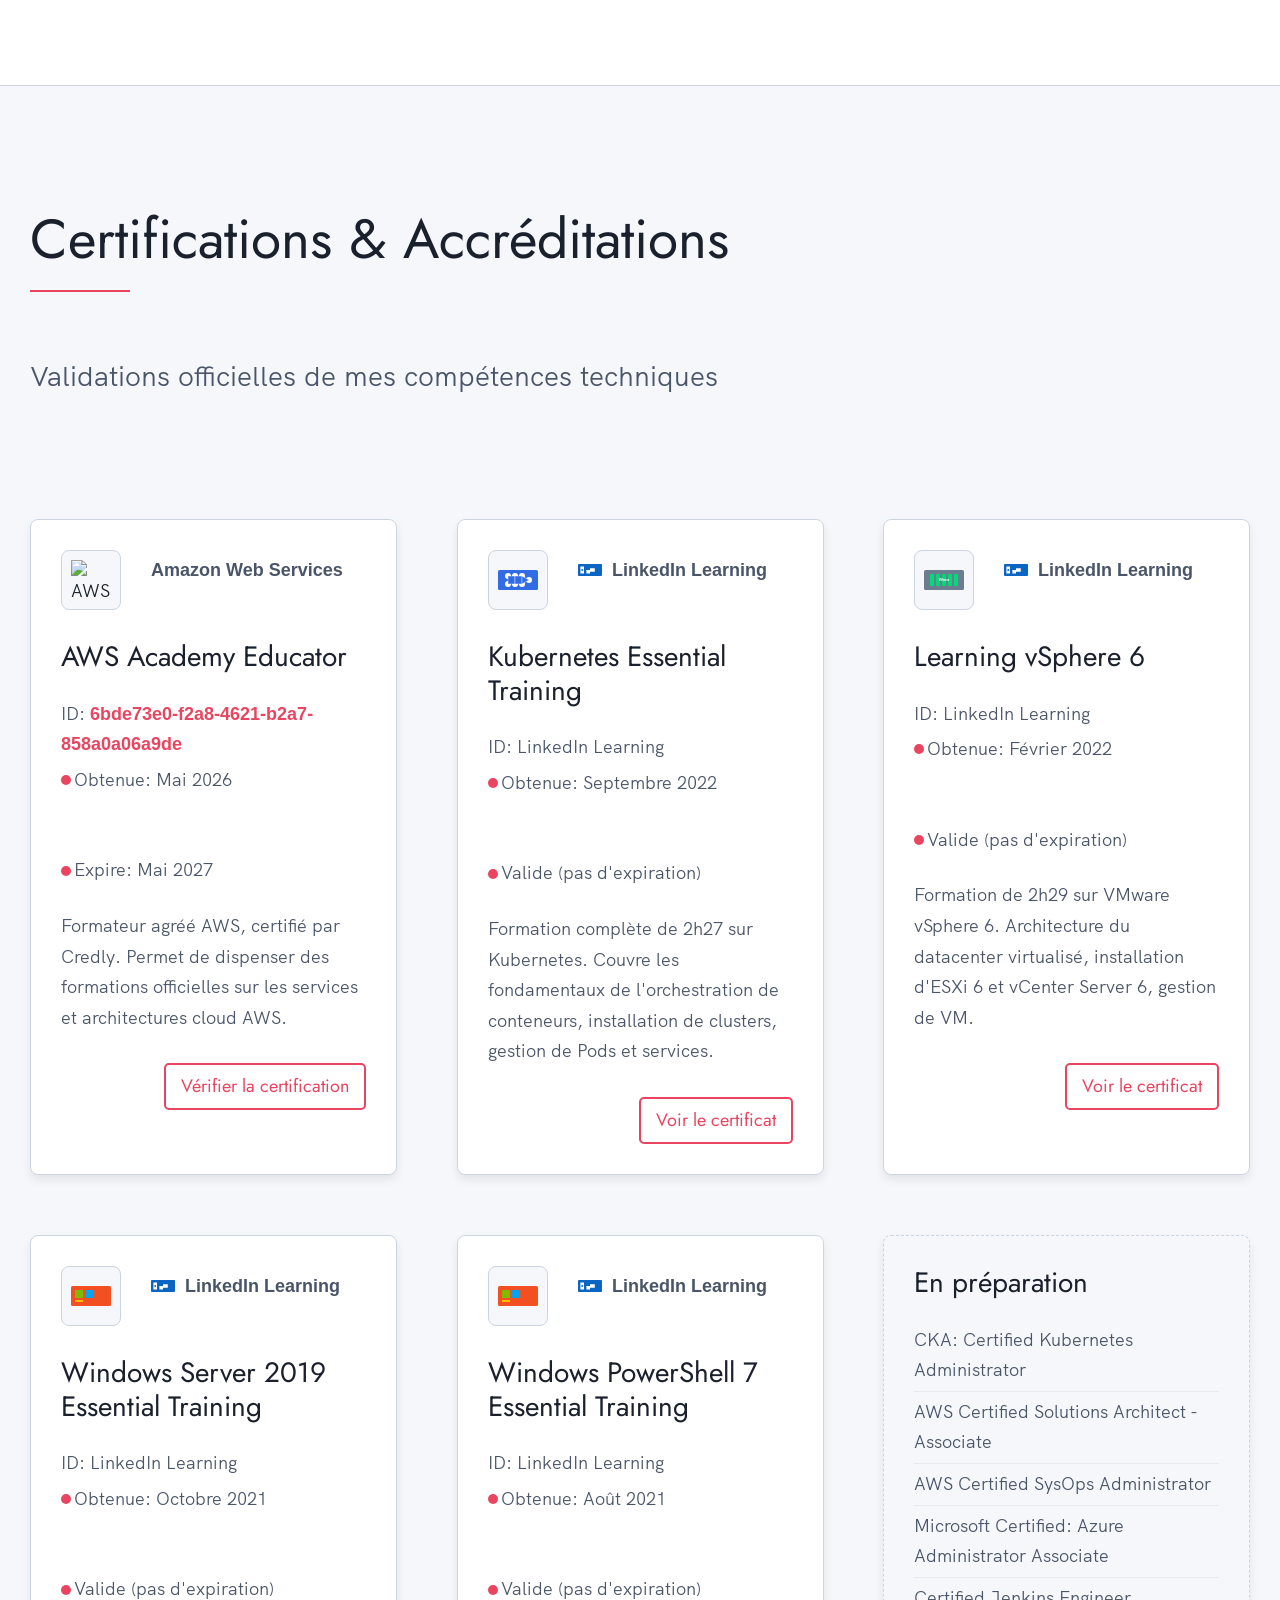
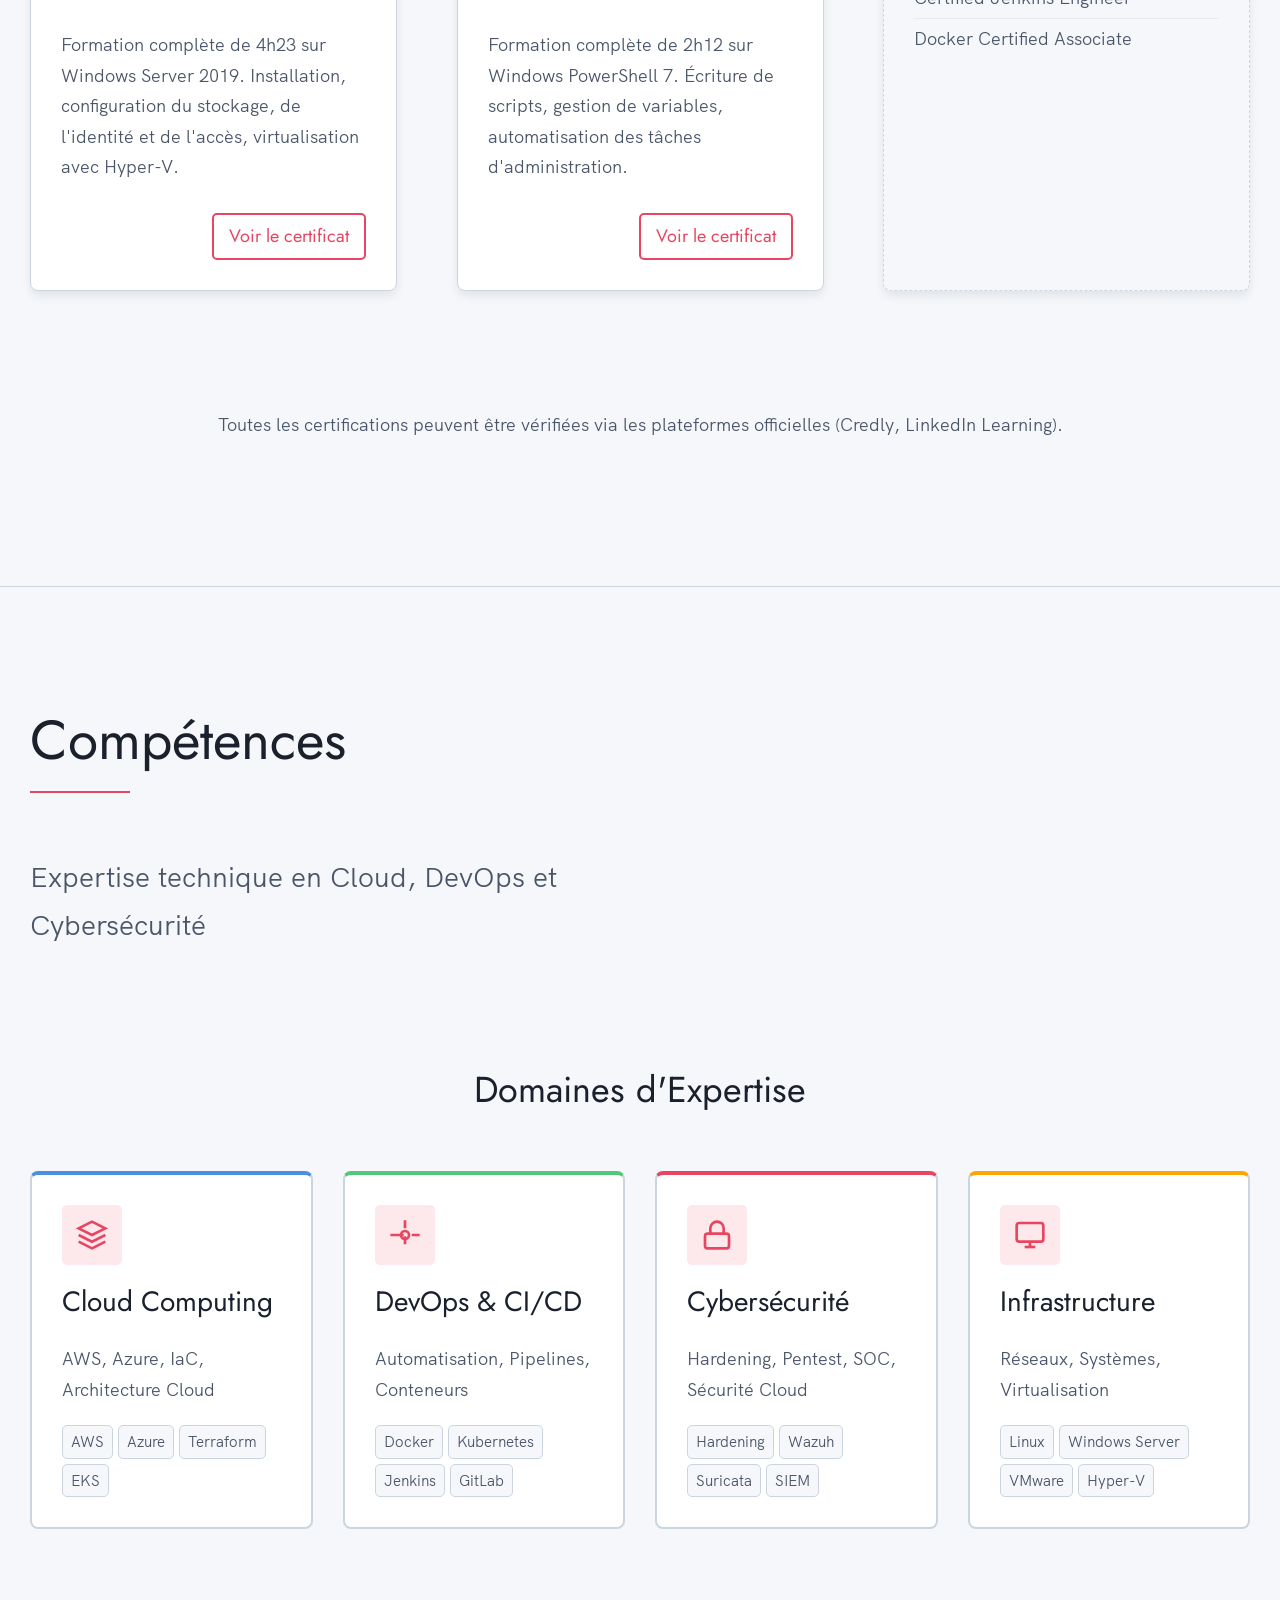
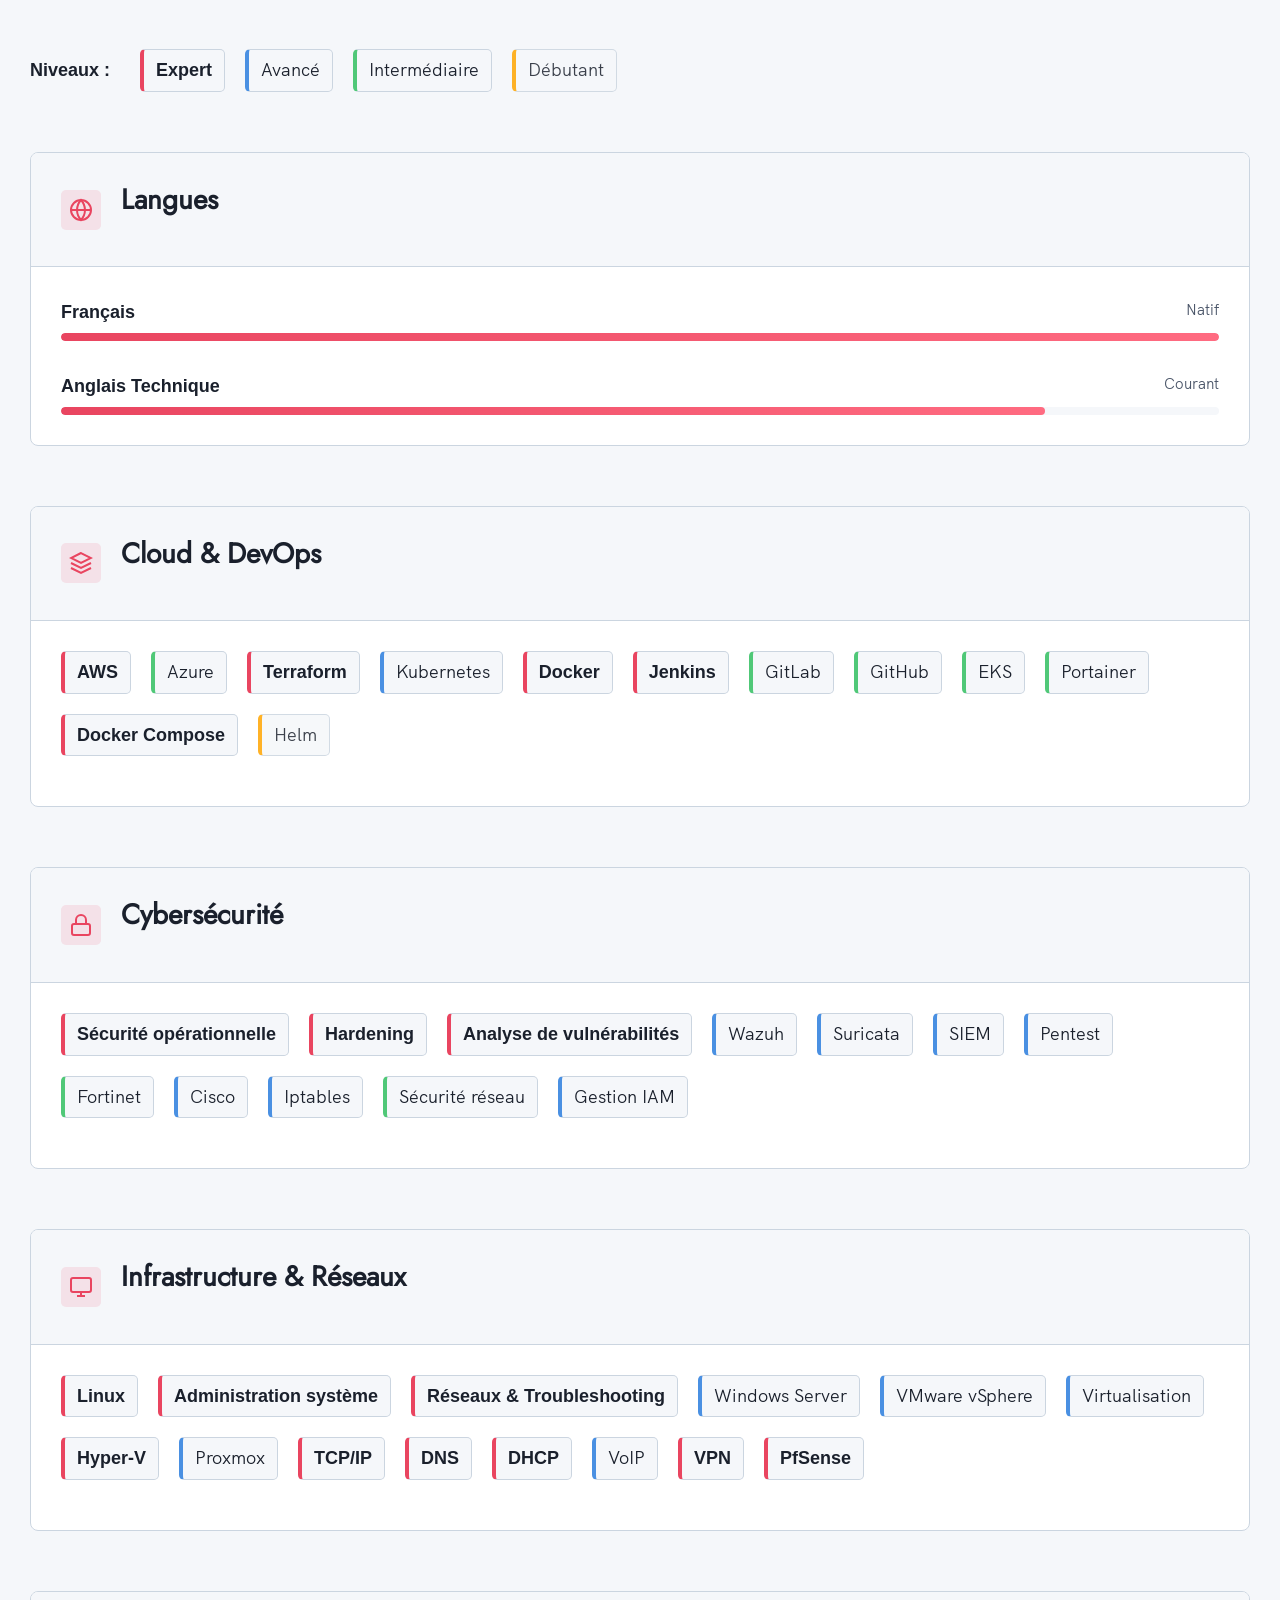
==== commit a0d88a92: "Refonte graphique" ====
--- a/index.html
+++ b/index.html
@@ -1,260 +1,1355 @@
-
-
-<!DOCTYPE html>
-<html lang="en">
-
-<head>
-  <meta charset="UTF-8" />
-  <meta name="viewport" content="width=device-width, initial-scale=1.0" />
-  <link rel="shortcut icon" type="image/png" href="./images/favicon.png" />
-
-  <!-- Put your site title here -->
-  <title>
-    Ben | Ben Mohamed | DevOps / Cloud / Cybersécurité vivant en France.
-  </title>
-
-  <meta name="description" content="Add small description of yourslef.">
-  <!-- Add some coding keywords below, Ex: (React, CSS etc) -->
-  <meta name="keywords" content="Put your name, skills and some coding keywords" />
-  <link rel="stylesheet" href="index.css" />
-</head>
-
-<body>
-
-  <!-- ***** Header ***** -->
-
-  <header class="header" role="banner" id="top">
-    <div class="row">
-      <nav class="nav" role="navigation">
-        <ul class="nav__items">
-          <li class="nav__item"><a href="#work" class="nav__link">Mes projets</a></li>
-          <li class="nav__item"><a href="#clients" class="nav__link">Stacks</a></li>
-          <li class="nav__item">
-            <a href="#about" class="nav__link">À propos</a>
-          </li>
-          <li class="nav__item">
-            <a href="#contact" class="nav__link">Contact</a>
-          </li>
-        </ul>
-      </nav>
-    </div>
-    <div class="header__text-box row">
-      <div class="header__text">
-        <h1 class="heading-primary">
-          <!-- Replace the following name with your name -->
-          <span>Madi Ben-mohamed</span>
-        </h1>
-        <!-- Put a small paragraph about yourself -->
-        <p>Ingénieur DevOps / Cloud / Cybersécurité basé en Île-de-France.</p>
-        <a href="#contact" class="btn btn--pink">Me contacter</a>
-      </div>
-    </div>
-  </header>
-
-  <main role="main">
-
-    <!-- ***** Work ***** -->
-
-    <section class="work" id="work">
-      <div class="row">
-        <h2>Mes projets</h2>
-        <div class="work__boxes">
-
-          <!-- Each div with the work__box class is a project. -->
-
-          <div class="work__box">
-            <div class="work__text">
-              <h3>Cloud & Architecture</h3>
-              <p>
-                Conception et déploiement d’infrastructures cloud sur AWS et Azure avec gestion des ressources, réseau et services de base.              </p>
-              <ul class="work__list">
-                <li>AWS / Azure</li>
-                <li>architecture basique (VPC, VM, réseau)</li>
-                <li>déploiement infrastructure</li>
-
-              </ul>
-
-              <div class="work__links">
-                <a href="./domains/cloud.html" class="link__text">
-                  Voir le domaine <span>&rarr;</span>
-                </a>
-                
-               
-                </a>
-              </div>
-            </div>
-            <div class="work__image-box">
-              <img src="./images/cloud.png" class="work__image" alt="Project 1" />
-            </div>
-          </div>
-
-          <div class="work__box">
-            <div class="work__text">
-              <h3>Infrastructure as Code / DevOps</h3>
-              <p>
-                Automatisation du provisionnement et des déploiements via Terraform, Ansible et pipelines CI/CD.
-              </p>
-              <ul class="work__list">
-                <li>Terraform</li>
-                <li>Ansible</li>
-                <li>Automatisation d'infrastructure</li>
-                <li>Pipelines CI/CD</li>
-              </ul>
-
-              <div class="work__links">
-                <a href="./domains/devops.html" class="link__text">
-                  Voir le domaine <span>&rarr;</span>
-                </a>
-
-              </div>
-            </div>
-            <div class="work__image-box">
-              <img src="./images/iac.png" class="work__image" alt="Project 1" />
-            </div>
-          </div>
-
-                    <div class="work__box">
-            <div class="work__text">
-              <h3>Conteneurisation & Orchestration</h3>
-              <p>
-                Mise en place et gestion d’environnements conteneurisés avec Docker et Kubernetes pour déploiements applicatifs.
-              </p>
-              <ul class="work__list">
-                <li>Docker</li>
-                <li>Kubernetes</li>
-                <li>LXC</li>
-              </ul>
-
-              <div class="work__links">
-                <a href="./domains/devops.html" class="link__text">
-                  Voir le domaine <span>&rarr;</span>
-                </a>
-                <a href="#">
-
-              </div>
-            </div>
-            <div class="work__image-box">
-              <img src="./images/container.png" class="work__image" alt="Project 1" />
-            </div>
-          </div>
-
-          <div class="work__box">
-            <div class="work__text">
-              <h3>Cybersécurité Opérationnelle</h3>
-              <p>
-                Sécurisation des systèmes Linux et cloud, analyse de vulnérabilités et durcissement des infrastructures.
-              <ul class="work__list">
-                <li>Hardening Linux</li>
-                <li>Pentesting / Vulnérabilités</li>
-                <li>OSINT / Malwares labs</li>
-              </ul>
-
-              <div class="work__links">
-                <a href="./domains/cybersecurity.html" class="link__text">
-                  Voir le domaine <span>&rarr;</span>
-                </a>
-
-              </div>
-            </div>
-            <div class="work__image-box">
-              <img src="./images/security.png" class="work__image" alt="Project 3" />
-            </div>
-          </div>
-        </div>
-      </div>
-    </section>
-
-    <!-- ***** stacks technologiques ***** -->
-
-    <section class="client" id="clients">
-      <div class="row">
-        <h2>Stacks Technologiques</h2>
-        <div class="client__logos">
-          <!-- Add logos of the clients or companies you'have worked with. -->
-          <img src="./images/aws-color.png" class="client__logo" alt="Company 2" />
-          <img src="./images/azur.png" class="client__logo" alt="Company 3" />
-          <img src="./images/Terraform-Cloud.png" class="client__logo" alt="Company 1" />
-          <img src="./images/docker.png" class="client__logo" alt="Company 1" />
-          <img src="./images/kubernetes.png" class="client__logo" alt="Company 3" />
-          <img src="./images/jenkins.png" class="client__logo" alt="Company 1" />
-        </div>
-      </div>
-    </section>
-
-    <!-- ***** About ***** -->
-
-    <section class="about" id="about">
-      <div class="row">
-        <h2>À propos de moi</h2>
-        <div class="about__content">
-          <div class="about__text">
-            <!-- Replace the below paragraph with info about yourself -->
-            <p>
-            Ingénieur spécialisé en Cloud, DevOps et cybersécurité avec une expérience sur des environnements Linux, l’automatisation d’infrastructures et la sécurisation de systèmes. 
-            J’interviens sur des sujets liés au cloud, à l’Infrastructure as Code, aux pipelines CI/CD et aux environnements conteneurisés via Docker et Kubernetes.
-            </p>
-
-            <p>
-            À travers différentes missions techniques et projets personnels, j’ai développé une approche orientée automatisation, fiabilité et amélioration continue des infrastructures.
-            </p>
-            <!-- Provide a link to your resume -->
-            <a href="#" class="btn">Obtenir mon CV</a>
-          </div>
-
-          <div class="about__photo-container">
-            <!-- Add a nice photo of yourself -->
-            <img class="about__photo" src="./images/moi.jpg" alt="" />
-          </div>
-        </div>
-      </div>
-    </section>
-  </main>
-
-  <!-- ***** Contact ***** -->
-
-  <section class="contact" id="contact">
-    <div class="row">
-      <h2>Me contacter</h2>
-      <div class="contact__info">
-        <p>
-          Je reste ouvert aux opportunités DevOps, Cloud et Infrastructure en Île-de-France.
-          N’hésitez pas à me contacter pour échanger autour d’un poste, d’une mission ou d’un projet technique.
-        </p>
-      
-        <a href="mailto:ben.mohamed0399@gmail.com" class="btn">M'envoyez un email</a>
-      </div>
-    </div>
-  </section>
-
-  <!-- ***** Footer ***** -->
-
-  <footer role="contentinfo" class="footer">
-    <div class="row">
-      <!-- Update the links to point to your accounts -->
-      <ul class="footer__social-links">
-        <li class="footer__social-link-item">
-          <a href="https://www.root-me.org/Hawki?lang=fr" title="Link to Root-Me Profile">
-            <img src="./images/rootme.png" class="footer__social-image" alt="Root-Me">
-          </a>
-        </li>
-        <li class="footer__social-link-item">
-          <a href=" https://github.com/Madi-Toumani-benmohamed/" title="Link to Github Profile">
-            <img src="./images/github.svg" class="footer__social-image" alt="Github">
-          </a>
-        </li>
-      
-        <li class="footer__social-link-item">
-          <a href="https://www.linkedin.com/in/ben-mohamed-madi/" title="Link to Linkedin Profile">
-            <img src="./images/linkedin.svg" title="Link to Linkedin Profile" class="footer__social-image" alt="Linkedin">
-          </a>
-        </li>
-      </ul>
-
-
-      <p>
-        &copy; 2026 - Ben-mohamed Madi</a>.
-      </p>
-   
-</body>
-
-</html>
+<!DOCTYPE html>
+<html lang="fr" data-theme="dark">
+
+<head>
+  <meta charset="UTF-8" />
+  <meta name="viewport" content="width=device-width, initial-scale=1.0" />
+  <meta name="description" content="Portfolio technique de Madi Ben Mohamed - Consultant Cloud / DevOps / Cybersécurité. Expertise AWS, Azure, Kubernetes, Terraform, Jenkins, Sécurité Opérationnelle." />
+  <meta name="keywords" content="Cloud, AWS, Azure, DevOps, Docker, Kubernetes, Jenkins, Terraform, Cybersécurité, Pentest, Hardening, IaC, CI/CD, Sécurité Opérationnelle, Réseaux, Linux, Windows Server, Formateur" />
+  <meta name="author" content="Madi Ben Mohamed" />
+  
+  <link rel="shortcut icon" type="image/png" href="./images/favicon.png" />
+  <link rel="stylesheet" href="index.css" />
+  <!-- AOS - Animate On Scroll -->
+  <link rel="stylesheet" href="https://cdn.jsdelivr.net/npm/aos@2.3.4/dist/aos.css" />
+  <title>Madi Ben Mohamed | Consultant Cloud / DevOps / Cybersécurité</title>
+</head>
+
+<body>
+  <!-- Side Navigation (Menu Latéral) -->
+  <nav class="side-nav" role="navigation" aria-label="Navigation latérale">
+    <ul class="side-nav__items">
+      <li class="side-nav__item"><a href="#experience" class="side-nav__link" aria-label="Expérience">
+        <span class="side-nav__icon">
+          <svg viewBox="0 0 24 24" fill="none" stroke="currentColor" stroke-width="2">
+            <path d="M12 2L2 7l10 5 10-5-10-5z"/>
+            <path d="M2 17l10 5 10-5"/>
+            <path d="M2 12l10 5 10-5"/>
+          </svg>
+        </span>
+        <span class="side-nav__tooltip">Expérience</span>
+      </a></li>
+      <li class="side-nav__item"><a href="#work" class="side-nav__link" aria-label="Projets">
+        <span class="side-nav__icon">
+          <svg viewBox="0 0 24 24" fill="none" stroke="currentColor" stroke-width="2">
+            <rect x="2" y="3" width="20" height="14" rx="2" ry="2"/>
+            <line x1="8" y1="21" x2="16" y2="21"/>
+            <line x1="12" y1="17" x2="12" y2="21"/>
+          </svg>
+        </span>
+        <span class="side-nav__tooltip">Projets</span>
+      </a></li>
+      <li class="side-nav__item"><a href="certifications.html" class="side-nav__link" aria-label="Certifications">
+        <span class="side-nav__icon">
+          <svg viewBox="0 0 24 24" fill="none" stroke="currentColor" stroke-width="2">
+            <path d="M12 22s8-4 8-10V5l-8-3-8 3v7c0 6 8 10 8 10z"/>
+          </svg>
+        </span>
+        <span class="side-nav__tooltip">Certifications</span>
+      </a></li>
+      <li class="side-nav__item"><a href="#skills" class="side-nav__link" aria-label="Compétences">
+        <span class="side-nav__icon">
+          <svg viewBox="0 0 24 24" fill="none" stroke="currentColor" stroke-width="2">
+            <circle cx="12" cy="12" r="10"/>
+            <circle cx="12" cy="12" r="6"/>
+            <circle cx="12" cy="12" r="2"/>
+          </svg>
+        </span>
+        <span class="side-nav__tooltip">Compétences</span>
+      </a></li>
+      <li class="side-nav__item"><a href="#about" class="side-nav__link" aria-label="À propos">
+        <span class="side-nav__icon">
+          <svg viewBox="0 0 24 24" fill="none" stroke="currentColor" stroke-width="2">
+            <path d="M20.84 4.61a5.5 5.5 0 0 0-7.78 0L12 5.67l-1.06-1.06a5.5 5.5 0 0 0-7.78 7.78l1.06 1.06L12 21.23l7.78-7.78 1.06-1.06a5.5 5.5 0 0 0 0-7.78z"/>
+          </svg>
+        </span>
+        <span class="side-nav__tooltip">À propos</span>
+      </a></li>
+      <li class="side-nav__item"><a href="#contact" class="side-nav__link" aria-label="Contact">
+        <span class="side-nav__icon">
+          <svg viewBox="0 0 24 24" fill="none" stroke="currentColor" stroke-width="2">
+            <path d="M4 4h16c1.1 0 2 .9 2 2v12c0 1.1-.9 2-2 2H4c-1.1 0-2-.9-2-2V6c0-1.1.9-2 2-2z"/>
+            <polyline points="22,6 12,13 2,6"/>
+          </svg>
+        </span>
+        <span class="side-nav__tooltip">Contact</span>
+      </a></li>
+    </ul>
+  </nav>
+
+  <!-- Fixed Main Navigation -->
+  <nav class="main-nav" role="navigation">
+    <div class="main-nav__container">
+      <button class="mobile-menu-btn" aria-label="Menu" aria-expanded="false">
+        <span></span><span></span><span></span>
+      </button>
+      <ul class="main-nav__items">
+        <li class="main-nav__item"><a href="#top" class="main-nav__link">Accueil</a></li>
+        <li class="main-nav__item"><a href="certifications.html" class="main-nav__link">Certifications</a></li>
+        <li class="main-nav__item"><a href="#experience" class="main-nav__link">Expérience</a></li>
+        <li class="main-nav__item"><a href="#work" class="main-nav__link">Projets</a></li>
+        <li class="main-nav__item"><a href="#skills" class="main-nav__link">Compétences</a></li>
+        <li class="main-nav__item"><a href="#about" class="main-nav__link">À propos</a></li>
+        <li class="main-nav__item"><a href="#contact" class="main-nav__link">Contact</a></li>
+      </ul>
+    </div>
+  </nav>
+
+  <!-- Header -->
+  <header class="header" role="banner" id="top">
+    <div class="header__text-box row">
+      <div class="header__text">
+        <h1 class="heading-primary">
+          <span>Madi Ben Mohamed</span>
+        </h1>
+        <p class="header__subtitle">
+          Consultant Cloud / DevOps / Cybersécurité
+        </p>
+        <p class="header__subtitle-detail">
+          Formateur & Ingénieur Infrastructure | Île-de-France
+        </p>
+        <p class="header__description">
+          Expert en <strong>Cloud Computing</strong>, <strong>DevOps</strong> et <strong>Cybersécurité</strong>.<br>
+          Je conçois, déploie et sécurise des infrastructures automatisées pour des environnements critiques.
+        </p>
+        <p class="header__cta-text">
+          Découvrez mon parcours et mes projets techniques :
+        </p>
+        <div class="header__buttons">
+          <a href="assets/CV.pdf" class="btn" target="_blank" rel="noopener">Mon CV</a>
+          <a href="#experience" class="btn btn--outline">Voir mon expérience</a>
+        </div>
+      </div>
+    </div>
+  </header>
+
+  <main role="main">
+    
+    <!-- NOUVELLE SECTION: Expérience Professionnelle -->
+    <section class="experience" id="experience" data-aos="fade-up">
+      <div class="row">
+        <h2 class="experience__title-main">
+          <span class="experience__title-icon">
+            <svg viewBox="0 0 24 24" fill="none" stroke="currentColor" stroke-width="2">
+              <path d="M12 2L2 7l10 5 10-5-10-5z"/>
+              <path d="M2 17l10 5 10-5"/>
+              <path d="M2 12l10 5 10-5"/>
+            </svg>
+          </span>
+          Expérience Professionnelle
+        </h2>
+        <p class="section__subtitle">Parcours technique en Cloud, DevOps et Cybersécurité</p>
+
+        <div class="timeline">
+          <!-- Expérience 1 -->
+          <div class="timeline__item">
+            <div class="timeline__line"></div>
+            <div class="timeline__marker">
+              <svg viewBox="0 0 24 24" fill="none" stroke="currentColor" stroke-width="2">
+                <path d="M12 2L2 7l10 5 10-5-10-5z"/>
+                <path d="M2 17l10 5 10-5"/>
+                <path d="M2 12l10 5 10-5"/>
+              </svg>
+            </div>
+            <div class="timeline__content">
+              <div class="timeline__header">
+                <div class="timeline__job-icon timeline__job-icon--consulting">
+                  <svg viewBox="0 0 24 24" fill="none" stroke="currentColor" stroke-width="2">
+                    <path d="M17 21v-2a4 4 0 0 0-4-4H5a4 4 0 0 0-4 4v2"/>
+                    <circle cx="9" cy="7" r="4"/>
+                    <path d="M23 21v-2a4 4 0 0 0-3-3.87"/>
+                    <path d="M16 3.13a4 4 0 0 1 0 7.75"/>
+                  </svg>
+                </div>
+                <div class="timeline__job-info">
+                  <h3 class="timeline__title">Consultant Cloud / DevOps / Infrastructure & Cybersécurité</h3>
+                  <div class="timeline__company">
+                    <span class="timeline__company-icon">
+                      <svg viewBox="0 0 24 24" fill="none" stroke="currentColor" stroke-width="2">
+                        <rect x="3" y="4" width="18" height="18" rx="2" ry="2"/>
+                        <line x1="16" y1="2" x2="16" y2="6"/>
+                        <line x1="8" y1="2" x2="8" y2="6"/>
+                        <line x1="3" y1="10" x2="21" y2="10"/>
+                      </svg>
+                    </span>
+                    IPSSI / NEXA / M2I / IBCEGOS / ORANGE / Boursorama Bank
+                  </div>
+                  <div class="timeline__meta">
+                    <span class="timeline__period">04/2024 - Aujourd'hui</span>
+                    <span class="timeline__duration">(2 ans 2 mois)</span>
+                    <span class="timeline__location">Paris, France</span>
+                  </div>
+                </div>
+              </div>
+              <div class="timeline__body">
+                <p class="timeline__summary">
+                  Expertise technique et pédagogique dispensée auprès d'établissements d'enseignement supérieur, d'entreprises et d'environnements techniques variés, couvrant le cloud, l'automatisation, l'administration système Linux et la cybersécurité.
+                </p>
+                <p class="timeline__note">
+                  Activité basée sur de multiples interventions courtes (3 à 21 jours) regroupées par domaines d'expertise :
+                </p>
+                
+                <div class="experience__responsibilities">
+                  <div class="experience__category">
+                    <div class="experience__category-header">
+                      <span class="experience__category-icon">
+                        <svg viewBox="0 0 24 24" fill="none" stroke="currentColor" stroke-width="2">
+                          <path d="M12 2L2 7l10 5 10-5-10-5z"/>
+                          <path d="M2 17l10 5 10-5"/>
+                          <path d="M2 12l10 5 10-5"/>
+                        </svg>
+                      </span>
+                      <h4 class="experience__category-title">Cloud & Infrastructure as Code</h4>
+                    </div>
+                    <ul class="experience__list">
+                      <li>Déploiement et automatisation d'infrastructures sur <strong>AWS et Azure</strong></li>
+                      <li>Provisionnement automatisé des ressources via <strong>Terraform</strong></li>
+                      <li>Déploiement de services Linux et d'environnements conteneurisés</li>
+                      <li>Mise en place d'architectures <strong>Docker et Kubernetes</strong> dans des contextes techniques et pédagogiques</li>
+                      <li>Administration et sécurisation des systèmes Linux</li>
+                    </ul>
+                  </div>
+                  
+                  <div class="experience__category">
+                    <div class="experience__category-header">
+                      <span class="experience__category-icon">
+                        <svg viewBox="0 0 24 24" fill="none" stroke="currentColor" stroke-width="2">
+                          <circle cx="12" cy="12" r="3"/>
+                          <path d="M12 1v6m0 6v6m11-7h-6m-6 0H1"/>
+                        </svg>
+                      </span>
+                      <h4 class="experience__category-title">DevOps & CI/CD</h4>
+                    </div>
+                    <ul class="experience__list">
+                      <li>Conception, mise en place et maintenance de pipelines <strong>CI/CD</strong></li>
+                      <li>Automatisation des tâches d'administration et de déploiement</li>
+                      <li>Industrialisation des workflows <strong>Docker et Git</strong></li>
+                      <li>Déploiement et configuration d'outils DevOps (<strong>Jenkins, SonarQube</strong>)</li>
+                      <li>Support technique et conseil sur les bonnes pratiques d'automatisation</li>
+                    </ul>
+                  </div>
+                  
+                  <div class="experience__category">
+                    <div class="experience__category-header">
+                      <span class="experience__category-icon">
+                        <svg viewBox="0 0 24 24" fill="none" stroke="currentColor" stroke-width="2">
+                          <rect x="3" y="11" width="18" height="11" rx="2" ry="2"/>
+                          <path d="M7 11V7a5 5 0 0 1 10 0v4"/>
+                        </svg>
+                      </span>
+                      <h4 class="experience__category-title">Sécurité & Hardening</h4>
+                    </div>
+                    <ul class="experience__list">
+                      <li>Administration des systèmes <strong>Linux et Windows Server</strong></li>
+                      <li><strong>Hardening Linux</strong> et sécurisation des services exposés</li>
+                      <li>Réalisation d'<strong>audits techniques</strong> et de contrôles de sécurité</li>
+                      <li>Analyse de vulnérabilités et réduction de la surface d'attaque</li>
+                      <li>Support à l'exploitation d'environnements techniques sécurisés</li>
+                    </ul>
+                  </div>
+                  
+                  <div class="experience__category">
+                    <div class="experience__category-header">
+                      <span class="experience__category-icon">
+                        <svg viewBox="0 0 24 24" fill="none" stroke="currentColor" stroke-width="2">
+                          <circle cx="12" cy="12" r="10"/>
+                          <path d="M12 16v-4M12 8h.01"/>
+                        </svg>
+                      </span>
+                      <h4 class="experience__category-title">Cybersécurité Offensive</h4>
+                    </div>
+                    <ul class="experience__list">
+                      <li>Analyses de sécurité et travaux de sécurisation des infrastructures</li>
+                      <li>Interventions sur la sécurité réseau, applicative et le contrôle d'accès</li>
+                      <li>Participation à des projets de <strong>sécurité offensive</strong> et d'analyse technique</li>
+                      <li>Sensibilisation et formation aux bonnes pratiques de cybersécurité</li>
+                    </ul>
+                  </div>
+                  
+                  <div class="experience__category">
+                    <div class="experience__category-header">
+                      <span class="experience__category-icon">
+                        <svg viewBox="0 0 24 24" fill="none" stroke="currentColor" stroke-width="2">
+                          <path d="M17 21v-2a4 4 0 0 0-4-4H5a4 4 0 0 0-4 4v2"/>
+                          <circle cx="9" cy="7" r="4"/>
+                          <path d="M23 21v-2a4 4 0 0 0-3-3.87"/>
+                          <path d="M16 3.13a4 4 0 0 1 0 7.75"/>
+                        </svg>
+                      </span>
+                      <h4 class="experience__category-title">Formation & Pédagogie</h4>
+                    </div>
+                    <ul class="experience__list">
+                      <li>Conception et animation de formations techniques niveau <strong>Master 1 et Master 2</strong></li>
+                      <li>Enseignement sur <strong>Linux, Cloud, Docker, Kubernetes, CI/CD et cybersécurité</strong></li>
+                      <li>Encadrement de soutenances et accompagnement de projets techniques</li>
+                      <li>Vulgarisation de sujets techniques complexes</li>
+                    </ul>
+                  </div>
+                </div>
+                
+                <div class="experience__tags">
+                  <span class="tag tag--cloud">Cloud Computing</span>
+                  <span class="tag tag--aws">AWS</span>
+                  <span class="tag tag--azure">Microsoft Azure</span>
+                  <span class="tag tag--devops">DevOps</span>
+                  <span class="tag tag--security">Cybersécurité</span>
+                  <span class="tag tag--docker">Docker</span>
+                  <span class="tag tag--k8s">Kubernetes</span>
+                  <span class="tag tag--terraform">Terraform</span>
+                  <span class="tag tag--linux">Linux</span>
+                  <span class="tag tag--formation">Formation</span>
+                </div>
+              </div>
+            </div>
+          </div>
+
+          <!-- Expérience 2 -->
+          <div class="timeline__item">
+            <div class="timeline__line"></div>
+            <div class="timeline__marker">
+              <svg viewBox="0 0 24 24" fill="none" stroke="currentColor" stroke-width="2">
+                <rect x="3" y="11" width="18" height="11" rx="2" ry="2"/>
+                <path d="M7 11V7a5 5 0 0 1 10 0v4"/>
+              </svg>
+            </div>
+            <div class="timeline__content">
+              <div class="timeline__header">
+                <div class="timeline__job-icon timeline__job-icon--security">
+                  <svg viewBox="0 0 24 24" fill="none" stroke="currentColor" stroke-width="2">
+                    <rect x="3" y="11" width="18" height="11" rx="2" ry="2"/>
+                    <path d="M7 11V7a5 5 0 0 1 10 0v4"/>
+                  </svg>
+                </div>
+                <div class="timeline__job-info">
+                  <h3 class="timeline__title">Responsable Opérationnel Sécurité / Support N2</h3>
+                  <div class="timeline__company">
+                    <span class="timeline__company-icon">
+                      <svg viewBox="0 0 24 24" fill="none" stroke="currentColor" stroke-width="2">
+                        <path d="M22 12h-4l-3 9L9 3l-3 9H2"/>
+                      </svg>
+                    </span>
+                    Altice
+                  </div>
+                  <div class="timeline__meta">
+                    <span class="timeline__period">07/2021 - 07/2024</span>
+                    <span class="timeline__duration">(3 ans 1 mois)</span>
+                    <span class="timeline__location">Paris, France</span>
+                  </div>
+                </div>
+              </div>
+              <div class="timeline__body">
+                <p class="timeline__summary">
+                  Alternance au sein d'une équipe d'exploitation et de support technique (niveau N2) intervenant sur des environnements clients grands comptes, avec une activité principale centrée sur le traitement d'incidents réseau, systèmes et téléphonie, et des contributions sur des sujets de sécurité opérationnelle.
+                </p>
+                
+                <div class="experience__responsibilities">
+                  <div class="experience__category">
+                    <div class="experience__category-header">
+                      <span class="experience__category-icon">
+                        <svg viewBox="0 0 24 24" fill="none" stroke="currentColor" stroke-width="2">
+                          <path d="M21 16V8a2 2 0 0 0-1-1.73l-7-4a2 2 0 0 0-2 0l-7 4A2 2 0 0 0 3 8v8a2 2 0 0 0 1 1.73l7 4a2 2 0 0 0 2 0l7-4A2 2 0 0 0 21 16z"/>
+                          <polyline points="3.27 6.96 12 12.01 20.73 6.96"/>
+                          <line x1="12" y1="22.08" x2="12" y2="12"/>
+                        </svg>
+                      </span>
+                      <h4 class="experience__category-title">Support & Résolution d'Incidents</h4>
+                    </div>
+                    <ul class="experience__list">
+                      <li>Traitement et résolution d'incidents techniques sur infrastructures réseaux, systèmes et téléphonie</li>
+                      <li><strong>Support N2</strong> et analyse des dysfonctionnements en environnement de production</li>
+                      <li>Analyse d'incidents réseau et diagnostic de problèmes de connectivité et de services</li>
+                    </ul>
+                  </div>
+                  
+                  <div class="experience__category">
+                    <div class="experience__category-header">
+                      <span class="experience__category-icon">
+                        <svg viewBox="0 0 24 24" fill="none" stroke="currentColor" stroke-width="2">
+                          <rect x="3" y="11" width="18" height="11" rx="2" ry="2"/>
+                          <path d="M7 11V7a5 5 0 0 1 10 0v4"/>
+                        </svg>
+                      </span>
+                      <h4 class="experience__category-title">Sécurité Opérationnelle</h4>
+                    </div>
+                    <ul class="experience__list">
+                      <li>Participation à des activités de <strong>sécurité opérationnelle</strong> sur environnements Linux et systèmes internes</li>
+                      <li>Identification et qualification de vulnérabilités systèmes, réseau et applicatives</li>
+                      <li>Contribution à des actions de <strong>hardening</strong> et de réduction de surface d'attaque</li>
+                    </ul>
+                  </div>
+                  
+                  <div class="experience__category">
+                    <div class="experience__category-header">
+                      <span class="experience__category-icon">
+                        <svg viewBox="0 0 24 24" fill="none" stroke="currentColor" stroke-width="2">
+                          <circle cx="12" cy="12" r="10"/>
+                          <path d="M12 16v-4M12 8h.01"/>
+                        </svg>
+                      </span>
+                      <h4 class="experience__category-title">Amélioration Continue</h4>
+                    </div>
+                    <ul class="experience__list">
+                      <li>Participation à des travaux d'<strong>amélioration continue</strong> de la posture de sécurité</li>
+                      <li>Animation ponctuelle d'<strong>ateliers techniques</strong> autour des bonnes pratiques de cybersécurité</li>
+                    </ul>
+                  </div>
+                </div>
+                
+                <div class="experience__tags">
+                  <span class="tag tag--security">Sécurité Opérationnelle</span>
+                  <span class="tag tag--network">Réseaux</span>
+                  <span class="tag tag--network">Téléphonie</span>
+                  <span class="tag tag--network">Cisco</span>
+                  <span class="tag tag--network">Fortinet</span>
+                  <span class="tag tag--network">VoIP</span>
+                  <span class="tag tag--network">TCP/IP</span>
+                  <span class="tag tag--network">DNS</span>
+                  <span class="tag tag--network">DHCP</span>
+                  <span class="tag tag--linux">Linux</span>
+                </div>
+              </div>
+            </div>
+          </div>
+        </div>
+      </div>
+    </section>
+
+    <!-- Section Projets -->
+    <section class="work" id="work">
+      <div class="row">
+        <h2>Mes Projets Techniques</h2>
+        <p class="section__subtitle">Sélection de mes travaux par domaine d'expertise</p>
+
+        <!-- Filtrage par domaine -->
+        <div class="work__filters">
+          <button class="work__filter work__filter--active" data-filter="all">Tous</button>
+          <button class="work__filter" data-filter="cloud">Cloud</button>
+          <button class="work__filter" data-filter="devops">DevOps</button>
+          <button class="work__filter" data-filter="containers">Conteneurs</button>
+          <button class="work__filter" data-filter="security">Sécurité</button>
+        </div>
+
+        <div class="work__boxes">
+          <!-- Projet Cloud -->
+          <div class="work__box" data-category="cloud" data-aos="fade-right" data-aos-delay="100">
+            <div class="work__text">
+              <div class="work__category-badge">Cloud</div>
+              <h3 class="work__title">Infrastructure AWS Multi-AZ Haute Disponibilité</h3>
+              <p class="work__short-desc">Conception et déploiement d'une infrastructure résiliente avec Terraform, garantissant 99.9% de disponibilité.</p>
+              <div class="work__section">
+                <h4 class="work__section-title">Contexte</h4>
+                <p>Déploiement d'une infrastructure cloud modulaire et reproductible pour héberger des applications web critiques. Objectif : garantir une disponibilité élevée avec tolérance aux pannes.</p>
+              </div>
+              <div class="work__section">
+                <h4 class="work__section-title">Stack Technique</h4>
+                <ul class="work__list">
+                  <li>AWS (EC2, RDS Aurora, ELB, VPC, IAM, CloudFront, Route53)</li>
+                  <li>Terraform (HCL, modules, backend S3)</li>
+                  <li>Infrastructure as Code</li>
+                </ul>
+              </div>
+              <div class="work__section">
+                <h4 class="work__section-title">Points Clés</h4>
+                <ul class="work__list">
+                  <li><strong>Modularité :</strong> Architecture modulaire réutilisable pour différents environnements</li>
+                  <li><strong>Sécurité :</strong> Security Groups restrictifs, IAM roles avec principe de moindre privilège, chiffrement KMS</li>
+                  <li><strong>Automatisation :</strong> Déploiement en une commande, gestion d'état avec backend S3</li>
+                </ul>
+              </div>
+              <div class="work__links">
+                <a href="./domains/cloud.html" class="link__text">Voir tous les projets Cloud (6) <span>&rarr;</span></a>
+              </div>
+            </div>
+            <div class="work__image-box">
+              <img src="./images/cloud.png" class="work__image" alt="Infrastructure AWS">
+            </div>
+          </div>
+
+          <!-- Projet DevOps -->
+          <div class="work__box" data-category="devops" data-aos="fade-right" data-aos-delay="200">
+            <div class="work__text">
+              <div class="work__category-badge">DevOps</div>
+              <h3 class="work__title">Pipeline CI/CD avec Jenkins et SonarQube</h3>
+              <p class="work__short-desc">Pipeline automatisé intégrant tests unitaires, analyse de sécurité et déploiement rolling update.</p>
+              <div class="work__section">
+                <h4 class="work__section-title">Contexte</h4>
+                <p>Création d'un pipeline CI/CD complet pour une application PHP/MySQL avec qualité de code garantie.</p>
+              </div>
+              <div class="work__section">
+                <h4 class="work__section-title">Stack Technique</h4>
+                <ul class="work__list">
+                  <li>Jenkins (pipelines as code)</li>
+                  <li>SonarQube (analyse statique)</li>
+                  <li>Docker, GitHub Webhooks, PHPUnit</li>
+                </ul>
+              </div>
+              <div class="work__section">
+                <h4 class="work__section-title">Points Clés</h4>
+                <ul class="work__list">
+                  <li><strong>Automatisation :</strong> Déclenchement automatique via GitHub webhooks</li>
+                  <li><strong>Qualité :</strong> Gates SonarQube bloquantes (coverage > 80%, 0 bug critique)</li>
+                  <li><strong>Sécurité :</strong> Scan OWASP Dependency Check intégré</li>
+                </ul>
+              </div>
+              <div class="work__links">
+                <a href="./domains/devops.html" class="link__text">Voir tous les projets DevOps (7) <span>&rarr;</span></a>
+              </div>
+            </div>
+            <div class="work__image-box">
+              <img src="./images/iac.png" class="work__image" alt="Pipeline CI/CD">
+            </div>
+          </div>
+
+          <!-- Projet Conteneurs -->
+          <div class="work__box" data-category="containers" data-aos="fade-right" data-aos-delay="300">
+            <div class="work__text">
+              <div class="work__category-badge">Conteneurs</div>
+              <h3 class="work__title">Cluster Kubernetes Sécurisé</h3>
+              <p class="work__short-desc">Déploiement d'un cluster production avec Calico, RBAC et monitoring Prometheus/Grafana.</p>
+              <div class="work__section">
+                <h4 class="work__section-title">Contexte</h4>
+                <p>Mise en place d'un cluster Kubernetes pour héberger une application e-commerce avec scalabilité horizontale.</p>
+              </div>
+              <div class="work__section">
+                <h4 class="work__section-title">Stack Technique</h4>
+                <ul class="work__list">
+                  <li>Kubernetes (kubeadm, v1.27)</li>
+                  <li>Docker / containerd</li>
+                  <li>Calico (CNI avec Network Policies)</li>
+                  <li>Helm, Prometheus, Grafana</li>
+                </ul>
+              </div>
+              <div class="work__section">
+                <h4 class="work__section-title">Points Clés</h4>
+                <ul class="work__list">
+                  <li><strong>Sécurité :</strong> Network Policies, RBAC, Pod Security Policies</li>
+                  <li><strong>Disponibilité :</strong> HPA, Liveness/Readiness probes</li>
+                  <li><strong>Monitoring :</strong> Stack Prometheus/Grafana complète</li>
+                </ul>
+              </div>
+              <div class="work__links">
+                <a href="./domains/containerization.html" class="link__text">Voir tous les projets Conteneurs (6) <span>&rarr;</span></a>
+              </div>
+            </div>
+            <div class="work__image-box">
+              <img src="./images/container.png" class="work__image" alt="Cluster Kubernetes">
+            </div>
+          </div>
+
+          <!-- Projet Sécurité -->
+          <div class="work__box" data-category="security">
+            <div class="work__text">
+              <div class="work__category-badge">Sécurité</div>
+              <h3 class="work__title">Hardening Apache - Benchmark CIS</h3>
+              <p class="work__short-desc">Sécurisation complète d'un serveur Apache avec TLS 1.3, ModSecurity et Fail2Ban.</p>
+              <div class="work__section">
+                <h4 class="work__section-title">Contexte</h4>
+                <p>Application des recommandations CIS Level 1 et 2 pour sécuriser un serveur web hébergeant une application sensible.</p>
+              </div>
+              <div class="work__section">
+                <h4 class="work__section-title">Stack Technique</h4>
+                <ul class="work__list">
+                  <li>Apache 2.4, OpenSSL</li>
+                  <li>ModSecurity (OWASP CRS)</li>
+                  <li>Lynis, Fail2Ban, TLS 1.3</li>
+                </ul>
+              </div>
+              <div class="work__section">
+                <h4 class="work__section-title">Points Clés</h4>
+                <ul class="work__list">
+                  <li><strong>TLS :</strong> TLS 1.3, HSTS avec pré-chargement, OCSP Stapling</li>
+                  <li><strong>WAF :</strong> ModSecurity avec règles OWASP CRS</li>
+                  <li><strong>Protection :</strong> Fail2Ban pour brute-force, rate limiting</li>
+                </ul>
+              </div>
+              <div class="work__links">
+                <a href="./domains/security.html" class="link__text">Voir tous les projets Sécurité (4) <span>&rarr;</span></a>
+              </div>
+            </div>
+            <div class="work__image-box">
+              <img src="./images/security.png" class="work__image" alt="Hardening Apache">
+            </div>
+          </div>
+        </div>
+
+        <div class="work__more">
+          <p>Pour explorer tous mes projets par domaine :</p>
+          <div class="work__domain-links">
+            <a href="./domains/cloud.html" class="work__domain-link">
+              <span class="work__domain-icon">☁️</span>
+              <span class="work__domain-name">Cloud</span>
+              <span class="work__domain-count">6 projets</span>
+            </a>
+            <a href="./domains/devops.html" class="work__domain-link">
+              <span class="work__domain-icon">⚙️</span>
+              <span class="work__domain-name">DevOps</span>
+              <span class="work__domain-count">7 projets</span>
+            </a>
+            <a href="./domains/containerization.html" class="work__domain-link">
+              <span class="work__domain-icon">🐳</span>
+              <span class="work__domain-name">Conteneurs</span>
+              <span class="work__domain-count">6 projets</span>
+            </a>
+            <a href="./domains/security.html" class="work__domain-link">
+              <span class="work__domain-icon">🔒</span>
+              <span class="work__domain-name">Sécurité</span>
+              <span class="work__domain-count">4 projets</span>
+            </a>
+          </div>
+        </div>
+      </div>
+    </section>
+
+    <!-- Section Certifications -->
+    <section class="certifications" id="certifications" data-aos="fade-up">
+      <div class="row">
+        <h2>Certifications & Accréditations</h2>
+        <p class="section__subtitle">Validations officielles de mes compétences techniques</p>
+
+        <div class="certifications__grid">
+          <!-- Certification 1 - AWS Academy Educator -->
+          <div class="certification__card" data-aos="zoom-in" data-aos-delay="100">
+            <div class="certification__header">
+              <div class="certification__logo">
+                <img src="./images/certifications/aws.svg" alt="AWS" class="certification__img">
+              </div>
+              <div class="certification__provider">Amazon Web Services</div>
+            </div>
+            <div class="certification__body">
+              <h3 class="certification__title">AWS Academy Educator</h3>
+              <p class="certification__id">ID: <span class="certification__id-value">6bde73e0-f2a8-4621-b2a7-858a0a06a9de</span></p>
+              <div class="certification__meta">
+                <span class="certification__date">Obtenue: Mai 2026</span>
+                <span class="certification__validity">Expire: Mai 2027</span>
+              </div>
+              <p class="certification__description">
+                Formateur agréé AWS, certifié par Credly. Permet de dispenser des formations officielles sur les services et architectures cloud AWS.
+              </p>
+            </div>
+            <div class="certification__footer">
+              <a href="https://www.credly.com/badges/6bde73e0-f2a8-4621-b2a7-858a0a06a9de/public_url" class="btn btn--small" target="_blank" rel="noopener">
+                Vérifier la certification
+              </a>
+            </div>
+          </div>
+
+          <!-- Certification 2 - Kubernetes -->
+          <div class="certification__card" data-aos="zoom-in" data-aos-delay="200">
+            <div class="certification__header">
+              <div class="certification__logo">
+                <img src="./images/certifications/kubernetes.svg" alt="Kubernetes" class="certification__img">
+              </div>
+              <div class="certification__provider"><img src="./images/certifications/linkedin.svg" alt="LinkedIn Learning" class="certification__platform-logo">LinkedIn Learning</div>
+            </div>
+            <div class="certification__body">
+              <h3 class="certification__title">Kubernetes Essential Training</h3>
+              <p class="certification__id">ID: LinkedIn Learning</p>
+              <div class="certification__meta">
+                <span class="certification__date">Obtenue: Septembre 2022</span>
+                <span class="certification__validity">Valide (pas d'expiration)</span>
+              </div>
+              <p class="certification__description">
+                Formation complète de 2h27 sur Kubernetes. Couvre les fondamentaux de l'orchestration de conteneurs, installation de clusters, gestion de Pods et services.
+              </p>
+            </div>
+            <div class="certification__footer">
+              <a href="certificats/CertificateOfCompletion_Lessentiel de Kubernetes 2019.pdf" class="btn btn--small" target="_blank" rel="noopener">
+                Voir le certificat
+              </a>
+            </div>
+          </div>
+
+          <!-- Certification 3 - vSphere -->
+          <div class="certification__card" data-aos="zoom-in" data-aos-delay="300">
+            <div class="certification__header">
+              <div class="certification__logo">
+                <img src="./images/certifications/vmware.svg" alt="VMware" class="certification__img">
+              </div>
+              <div class="certification__provider"><img src="./images/certifications/linkedin.svg" alt="LinkedIn Learning" class="certification__platform-logo">LinkedIn Learning</div>
+            </div>
+            <div class="certification__body">
+              <h3 class="certification__title">Learning vSphere 6</h3>
+              <p class="certification__id">ID: LinkedIn Learning</p>
+              <div class="certification__meta">
+                <span class="certification__date">Obtenue: Février 2022</span>
+                <span class="certification__validity">Valide (pas d'expiration)</span>
+              </div>
+              <p class="certification__description">
+                Formation de 2h29 sur VMware vSphere 6. Architecture du datacenter virtualisé, installation d'ESXi 6 et vCenter Server 6, gestion de VM.
+              </p>
+            </div>
+            <div class="certification__footer">
+              <a href="certificats/CertificateOfCompletion_Decouvrir vSphere 6.pdf" class="btn btn--small" target="_blank" rel="noopener">
+                Voir le certificat
+              </a>
+            </div>
+          </div>
+
+          <!-- Certification 4 - Windows Server -->
+          <div class="certification__card" data-aos="zoom-in" data-aos-delay="400">
+            <div class="certification__header">
+              <div class="certification__logo">
+                <img src="./images/certifications/microsoft.svg" alt="Microsoft" class="certification__img">
+              </div>
+              <div class="certification__provider"><img src="./images/certifications/linkedin.svg" alt="LinkedIn Learning" class="certification__platform-logo">LinkedIn Learning</div>
+            </div>
+            <div class="certification__body">
+              <h3 class="certification__title">Windows Server 2019 Essential Training</h3>
+              <p class="certification__id">ID: LinkedIn Learning</p>
+              <div class="certification__meta">
+                <span class="certification__date">Obtenue: Octobre 2021</span>
+                <span class="certification__validity">Valide (pas d'expiration)</span>
+              </div>
+              <p class="certification__description">
+                Formation complète de 4h23 sur Windows Server 2019. Installation, configuration du stockage, de l'identité et de l'accès, virtualisation avec Hyper-V.
+              </p>
+            </div>
+            <div class="certification__footer">
+              <a href="certificats/CertificateOfCompletion_Lessentiel de Windows Server 2019.pdf" class="btn btn--small" target="_blank" rel="noopener">
+                Voir le certificat
+              </a>
+            </div>
+          </div>
+
+          <!-- Certification 5 - PowerShell -->
+          <div class="certification__card" data-aos="zoom-in" data-aos-delay="500">
+            <div class="certification__header">
+              <div class="certification__logo">
+                <img src="./images/certifications/microsoft.svg" alt="Microsoft" class="certification__img">
+              </div>
+              <div class="certification__provider"><img src="./images/certifications/linkedin.svg" alt="LinkedIn Learning" class="certification__platform-logo">LinkedIn Learning</div>
+            </div>
+            <div class="certification__body">
+              <h3 class="certification__title">Windows PowerShell 7 Essential Training</h3>
+              <p class="certification__id">ID: LinkedIn Learning</p>
+              <div class="certification__meta">
+                <span class="certification__date">Obtenue: Août 2021</span>
+                <span class="certification__validity">Valide (pas d'expiration)</span>
+              </div>
+              <p class="certification__description">
+                Formation complète de 2h12 sur Windows PowerShell 7. Écriture de scripts, gestion de variables, automatisation des tâches d'administration.
+              </p>
+            </div>
+            <div class="certification__footer">
+              <a href="certificats/CertificateOfCompletion_Lessentiel de Windows PowerShell 7.pdf" class="btn btn--small" target="_blank" rel="noopener">
+                Voir le certificat
+              </a>
+            </div>
+          </div>
+
+          <!-- En préparation -->
+          <div class="certification__card certification__card--preparing">
+            <div class="certification__body">
+              <h3 class="certification__title">En préparation</h3>
+              <ul class="certification__list">
+                <li>CKA: Certified Kubernetes Administrator</li>
+                <li>AWS Certified Solutions Architect - Associate</li>
+                <li>AWS Certified SysOps Administrator</li>
+                <li>Microsoft Certified: Azure Administrator Associate</li>
+                <li>Certified Jenkins Engineer</li>
+                <li>Docker Certified Associate</li>
+              </ul>
+            </div>
+          </div>
+        </div>
+
+        <div class="certifications__note">
+          <p>Toutes les certifications peuvent être vérifiées via les plateformes officielles (Credly, LinkedIn Learning).</p>
+        </div>
+      </div>
+    </section>
+
+    <!-- Section Compétences -->
+    <section class="skills" id="skills" data-aos="fade-up">
+      <div class="row">
+        <h2>Compétences</h2>
+        <p class="section__subtitle">Expertise technique en Cloud, DevOps et Cybersécurité</p>
+
+        <!-- Compétences Principales (Mise en avant) -->
+        <div class="skills-featured" data-aos="fade-up">
+          <h3 class="skills-featured__title">Domaines d'Expertise</h3>
+          <div class="skills-featured__grid">
+            <div class="skill-card skill-card--cloud" data-aos="zoom-in" data-aos-delay="100">
+              <div class="skill-card__icon">
+                <svg viewBox="0 0 24 24" fill="none" stroke="currentColor" stroke-width="2">
+                  <path d="M12 2L2 7l10 5 10-5-10-5z"/>
+                  <path d="M2 17l10 5 10-5"/>
+                  <path d="M2 12l10 5 10-5"/>
+                </svg>
+              </div>
+              <h4 class="skill-card__title">Cloud Computing</h4>
+              <p class="skill-card__description">AWS, Azure, IaC, Architecture Cloud</p>
+              <div class="skill-card__tags">
+                <span>AWS</span>
+                <span>Azure</span>
+                <span>Terraform</span>
+                <span>EKS</span>
+              </div>
+            </div>
+
+            <div class="skill-card skill-card--devops" data-aos="zoom-in" data-aos-delay="200">
+              <div class="skill-card__icon">
+                <svg viewBox="0 0 24 24" fill="none" stroke="currentColor" stroke-width="2">
+                  <circle cx="12" cy="12" r="3"/>
+                  <path d="M12 1v6m0 6v6m11-7h-6m-6 0H1"/>
+                </svg>
+              </div>
+              <h4 class="skill-card__title">DevOps & CI/CD</h4>
+              <p class="skill-card__description">Automatisation, Pipelines, Conteneurs</p>
+              <div class="skill-card__tags">
+                <span>Docker</span>
+                <span>Kubernetes</span>
+                <span>Jenkins</span>
+                <span>GitLab</span>
+              </div>
+            </div>
+
+            <div class="skill-card skill-card--security" data-aos="zoom-in" data-aos-delay="300">
+              <div class="skill-card__icon">
+                <svg viewBox="0 0 24 24" fill="none" stroke="currentColor" stroke-width="2">
+                  <rect x="3" y="11" width="18" height="11" rx="2" ry="2"/>
+                  <path d="M7 11V7a5 5 0 0 1 10 0v4"/>
+                </svg>
+              </div>
+              <h4 class="skill-card__title">Cybersécurité</h4>
+              <p class="skill-card__description">Hardening, Pentest, SOC, Sécurité Cloud</p>
+              <div class="skill-card__tags">
+                <span>Hardening</span>
+                <span>Wazuh</span>
+                <span>Suricata</span>
+                <span>SIEM</span>
+              </div>
+            </div>
+
+            <div class="skill-card skill-card--infrastructure" data-aos="zoom-in" data-aos-delay="400">
+              <div class="skill-card__icon">
+                <svg viewBox="0 0 24 24" fill="none" stroke="currentColor" stroke-width="2">
+                  <rect x="2" y="3" width="20" height="14" rx="2" ry="2"/>
+                  <line x1="8" y1="21" x2="16" y2="21"/>
+                  <line x1="12" y1="17" x2="12" y2="21"/>
+                </svg>
+              </div>
+              <h4 class="skill-card__title">Infrastructure</h4>
+              <p class="skill-card__description">Réseaux, Systèmes, Virtualisation</p>
+              <div class="skill-card__tags">
+                <span>Linux</span>
+                <span>Windows Server</span>
+                <span>VMware</span>
+                <span>Hyper-V</span>
+              </div>
+            </div>
+          </div>
+        </div>
+
+        <!-- Compétences Techniques Détaillées -->
+        <div class="skills-detailed">
+          
+          <!-- Légende des niveaux -->
+          <div class="skills-legend">
+            <span class="skills-legend__title">Niveaux :</span>
+            <div class="skills-legend__items">
+              <div class="skills-legend__item">
+                <span class="skill-tag skill-tag--expert">Expert</span>
+              </div>
+              <div class="skills-legend__item">
+                <span class="skill-tag skill-tag--advanced">Avancé</span>
+              </div>
+              <div class="skills-legend__item">
+                <span class="skill-tag skill-tag--intermediate">Intermédiaire</span>
+              </div>
+              <div class="skills-legend__item">
+                <span class="skill-tag skill-tag--basic">Débutant</span>
+              </div>
+            </div>
+          </div>
+
+          <!-- Langues -->
+          <div class="skills-category" data-aos="fade-left" data-aos-delay="100">
+            <div class="skills-category__header">
+              <span class="skills-category__icon">
+                <svg viewBox="0 0 24 24" fill="none" stroke="currentColor" stroke-width="2">
+                  <circle cx="12" cy="12" r="10"/>
+                  <line x1="2" y1="12" x2="22" y2="12"/>
+                  <path d="M12 2a15.3 15.3 0 0 1 4 10 15.3 15.3 0 0 1-4 10 15.3 15.3 0 0 1-4-10 15.3 15.3 0 0 1 4-10z"/>
+                </svg>
+              </span>
+              <h3 class="skills-category__title">Langues</h3>
+            </div>
+            <div class="skills-category__content">
+              <div class="skill-item">
+                <div class="skill-item__info">
+                  <span class="skill-item__name">Français</span>
+                  <span class="skill-item__level">Natif</span>
+                </div>
+                <div class="skill-item__bar">
+                  <div class="skill-item__progress" style="width: 100%"></div>
+                </div>
+              </div>
+              <div class="skill-item">
+                <div class="skill-item__info">
+                  <span class="skill-item__name">Anglais Technique</span>
+                  <span class="skill-item__level">Courant</span>
+                </div>
+                <div class="skill-item__bar">
+                  <div class="skill-item__progress" style="width: 85%"></div>
+                </div>
+              </div>
+            </div>
+          </div>
+
+          <!-- Cloud & DevOps -->
+          <div class="skills-category" data-aos="fade-left" data-aos-delay="100">
+            <div class="skills-category__header">
+              <span class="skills-category__icon">
+                <svg viewBox="0 0 24 24" fill="none" stroke="currentColor" stroke-width="2">
+                  <path d="M12 2L2 7l10 5 10-5-10-5z"/>
+                  <path d="M2 17l10 5 10-5"/>
+                  <path d="M2 12l10 5 10-5"/>
+                </svg>
+              </span>
+              <h3 class="skills-category__title">Cloud & DevOps</h3>
+            </div>
+            <div class="skills-category__content">
+              <div class="skill-tags">
+                <span class="skill-tag skill-tag--expert">AWS</span>
+                <span class="skill-tag skill-tag--intermediate">Azure</span>
+                <span class="skill-tag skill-tag--expert">Terraform</span>
+                <span class="skill-tag skill-tag--advanced">Kubernetes</span>
+                <span class="skill-tag skill-tag--expert">Docker</span>
+                <span class="skill-tag skill-tag--expert">Jenkins</span>
+                <span class="skill-tag skill-tag--intermediate">GitLab</span>
+                <span class="skill-tag skill-tag--intermediate">GitHub</span>
+                <span class="skill-tag skill-tag--intermediate">EKS</span>
+                <span class="skill-tag skill-tag--intermediate">Portainer</span>
+                <span class="skill-tag skill-tag--expert">Docker Compose</span>
+                <span class="skill-tag skill-tag--basic">Helm</span>
+              </div>
+            </div>
+          </div>
+
+          <!-- Sécurité -->
+          <div class="skills-category" data-aos="fade-left" data-aos-delay="100">
+            <div class="skills-category__header">
+              <span class="skills-category__icon">
+                <svg viewBox="0 0 24 24" fill="none" stroke="currentColor" stroke-width="2">
+                  <rect x="3" y="11" width="18" height="11" rx="2" ry="2"/>
+                  <path d="M7 11V7a5 5 0 0 1 10 0v4"/>
+                </svg>
+              </span>
+              <h3 class="skills-category__title">Cybersécurité</h3>
+            </div>
+            <div class="skills-category__content">
+              <div class="skill-tags">
+                <span class="skill-tag skill-tag--expert">Sécurité opérationnelle</span>
+                <span class="skill-tag skill-tag--expert">Hardening</span>
+                <span class="skill-tag skill-tag--expert">Analyse de vulnérabilités</span>
+                <span class="skill-tag skill-tag--advanced">Wazuh</span>
+                <span class="skill-tag skill-tag--advanced">Suricata</span>
+                <span class="skill-tag skill-tag--advanced">SIEM</span>
+                <span class="skill-tag skill-tag--advanced">Pentest</span>
+                <span class="skill-tag skill-tag--intermediate">Fortinet</span>
+                <span class="skill-tag skill-tag--advanced">Cisco</span>
+                <span class="skill-tag skill-tag--advanced">Iptables</span>
+                <span class="skill-tag skill-tag--intermediate">Sécurité réseau</span>
+                <span class="skill-tag skill-tag--advanced">Gestion IAM</span>
+              </div>
+            </div>
+          </div>
+
+          <!-- Infrastructure & Réseaux -->
+          <div class="skills-category" data-aos="fade-left" data-aos-delay="100">
+            <div class="skills-category__header">
+              <span class="skills-category__icon">
+                <svg viewBox="0 0 24 24" fill="none" stroke="currentColor" stroke-width="2">
+                  <rect x="2" y="3" width="20" height="14" rx="2" ry="2"/>
+                  <line x1="8" y1="21" x2="16" y2="21"/>
+                  <line x1="12" y1="17" x2="12" y2="21"/>
+                </svg>
+              </span>
+              <h3 class="skills-category__title">Infrastructure & Réseaux</h3>
+            </div>
+            <div class="skills-category__content">
+              <div class="skill-tags">
+                <span class="skill-tag skill-tag--expert">Linux</span>
+                <span class="skill-tag skill-tag--expert">Administration système</span>
+                <span class="skill-tag skill-tag--expert">Réseaux & Troubleshooting</span>
+                <span class="skill-tag skill-tag--advanced">Windows Server</span>
+                <span class="skill-tag skill-tag--advanced">VMware vSphere</span>
+                <span class="skill-tag skill-tag--advanced">Virtualisation</span>
+                <span class="skill-tag skill-tag--expert">Hyper-V</span>
+                <span class="skill-tag skill-tag--advanced">Proxmox</span>
+                <span class="skill-tag skill-tag--expert">TCP/IP</span>
+                <span class="skill-tag skill-tag--expert">DNS</span>
+                <span class="skill-tag skill-tag--expert">DHCP</span>
+                <span class="skill-tag skill-tag--advanced">VoIP</span>
+                <span class="skill-tag skill-tag--expert">VPN</span>
+                <span class="skill-tag skill-tag--expert">PfSense</span>
+              </div>
+            </div>
+          </div>
+
+          <!-- Développement & Scripting -->
+          <div class="skills-category" data-aos="fade-left" data-aos-delay="100">
+            <div class="skills-category__header">
+              <span class="skills-category__icon">
+                <svg viewBox="0 0 24 24" fill="none" stroke="currentColor" stroke-width="2">
+                  <path d="M16 18l6-6-6-6"/>
+                  <path d="M12 20h-6l6-18h6"/>
+                </svg>
+              </span>
+              <h3 class="skills-category__title">Développement & Scripting</h3>
+            </div>
+            <div class="skills-category__content">
+              <div class="skill-tags">
+                <span class="skill-tag skill-tag--expert">Python</span>
+                <span class="skill-tag skill-tag--expert">Bash</span>
+                <span class="skill-tag skill-tag--advanced">PowerShell</span>
+                <span class="skill-tag skill-tag--expert">YAML</span>
+                <span class="skill-tag skill-tag--advanced">SQL</span>
+                <span class="skill-tag skill-tag--intermediate">JavaScript</span>
+                <span class="skill-tag skill-tag--intermediate">PHP</span>
+                <span class="skill-tag skill-tag--intermediate">Java</span>
+                <span class="skill-tag skill-tag--advanced">C</span>
+              </div>
+            </div>
+          </div>
+
+          <!-- Outils & Méthodologies -->
+          <div class="skills-category" data-aos="fade-left" data-aos-delay="100">
+            <div class="skills-category__header">
+              <span class="skills-category__icon">
+                <svg viewBox="0 0 24 24" fill="none" stroke="currentColor" stroke-width="2">
+                  <path d="M14 2H6a2 2 0 0 0-2 2v16a2 2 0 0 0 2 2h12a2 2 0 0 0 2-2V8z"/>
+                  <polyline points="14,2 14,8 20,8"/>
+                  <line x1="16" y1="13" x2="8" y2="13"/>
+                  <line x1="16" y1="17" x2="8" y2="17"/>
+                </svg>
+              </span>
+              <h3 class="skills-category__title">Outils & Méthodologies</h3>
+            </div>
+            <div class="skills-category__content">
+              <div class="skill-tags">
+                <span class="skill-tag skill-tag--expert">CI/CD</span>
+                <span class="skill-tag skill-tag--expert">Infrastructure as Code</span>
+                <span class="skill-tag skill-tag--expert">Automatisation</span>
+                <span class="skill-tag skill-tag--advanced">Git</span>
+                <span class="skill-tag skill-tag--advanced">Make</span>
+                <span class="skill-tag skill-tag--intermediate">Apache HTTP Server</span>
+                <span class="skill-tag skill-tag--intermediate">NGINX</span>
+                <span class="skill-tag skill-tag--intermediate">SonarQube</span>
+                <span class="skill-tag skill-tag--advanced">IaC</span>
+                <span class="skill-tag skill-tag--advanced">DevOps</span>
+                <span class="skill-tag skill-tag--intermediate">DevSecOps</span>
+              </div>
+            </div>
+          </div>
+
+          <!-- Compétences Fonctionnelles -->
+          <div class="skills-category" data-aos="fade-left" data-aos-delay="100">
+            <div class="skills-category__header">
+              <span class="skills-category__icon">
+                <svg viewBox="0 0 24 24" fill="none" stroke="currentColor" stroke-width="2">
+                  <path d="M17 21v-2a4 4 0 0 0-4-4H5a4 4 0 0 0-4 4v2"/>
+                  <circle cx="9" cy="7" r="4"/>
+                  <path d="M23 21v-2a4 4 0 0 0-3-3.87"/>
+                  <path d="M16 3.13a4 4 0 0 1 0 7.75"/>
+                </svg>
+              </span>
+              <h3 class="skills-category__title">Compétences Fonctionnelles & Soft Skills</h3>
+            </div>
+            <div class="skills-category__content">
+              <div class="skill-tags">
+                <span class="skill-tag skill-tag--expert">Animation de formation</span>
+                <span class="skill-tag skill-tag--expert">Veille technologique</span>
+                <span class="skill-tag skill-tag--expert">Analyse des incidents</span>
+                <span class="skill-tag skill-tag--expert">Résolution d'incidents</span>
+                <span class="skill-tag skill-tag--expert">Travail en équipe</span>
+                <span class="skill-tag skill-tag--advanced">Support technique</span>
+                <span class="skill-tag skill-tag--advanced">Audit</span>
+                <span class="skill-tag skill-tag--advanced">Contrôles de sécurité</span>
+                <span class="skill-tag skill-tag--intermediate">Ateliers techniques</span>
+                <span class="skill-tag skill-tag--intermediate">Sécurité des infrastructures</span>
+              </div>
+              <div class="soft-skills">
+                <div class="soft-skill">
+                  <span class="soft-skill__icon">
+                    <svg viewBox="0 0 24 24" fill="none" stroke="currentColor" stroke-width="2">
+                      <path d="M20.84 4.61a5.5 5.5 0 0 0-7.78 0L12 5.67l-1.06-1.06a5.5 5.5 0 0 0-7.78 7.78l1.06 1.06L12 21.23l7.78-7.78 1.06-1.06a5.5 5.5 0 0 0 0-7.78z"/>
+                    </svg>
+                  </span>
+                  <span>Adaptabilité</span>
+                </div>
+                <div class="soft-skill">
+                  <span class="soft-skill__icon">
+                    <svg viewBox="0 0 24 24" fill="none" stroke="currentColor" stroke-width="2">
+                      <path d="M9 12l2 2 4-4"/>
+                      <path d="M12 22s8-4 8-10V5l-8-3-8 3v7c0 6 8 10 8 10z"/>
+                    </svg>
+                  </span>
+                  <span>Autonomie</span>
+                </div>
+                <div class="soft-skill">
+                  <span class="soft-skill__icon">
+                    <svg viewBox="0 0 24 24" fill="none" stroke="currentColor" stroke-width="2">
+                      <circle cx="12" cy="12" r="10"/>
+                      <path d="M12 16v-4M12 8h.01"/>
+                    </svg>
+                  </span>
+                  <span>Curiosité</span>
+                </div>
+                <div class="soft-skill">
+                  <span class="soft-skill__icon">
+                    <svg viewBox="0 0 24 24" fill="none" stroke="currentColor" stroke-width="2">
+                      <path d="M21 16V8a2 2 0 0 0-1-1.73l-7-4a2 2 0 0 0-2 0l-7 4A2 2 0 0 0 3 8v8a2 2 0 0 0 1 1.73l7 4a2 2 0 0 0 2 0l7-4A2 2 0 0 0 21 16z"/>
+                      <polyline points="3.27 6.96 12 12.01 20.73 6.96"/>
+                      <line x1="12" y1="22.08" x2="12" y2="12"/>
+                    </svg>
+                  </span>
+                  <span>Rigueur</span>
+                </div>
+                <div class="soft-skill">
+                  <span class="soft-skill__icon">
+                    <svg viewBox="0 0 24 24" fill="none" stroke="currentColor" stroke-width="2">
+                      <circle cx="12" cy="12" r="3"/>
+                      <path d="M19.4 15a1.65 1.65 0 0 0 .33 1.82l.06.06a2 2 0 0 1 0 2.83 2 2 0 0 1-2.83 0l-.06-.06a1.65 1.65 0 0 0-1.82-.33 1.65 1.65 0 0 0-1 1.51V21a2 2 0 0 1-2 2 2 2 0 0 1-2-2v-.09A1.65 1.65 0 0 0 9 19.4a1.65 1.65 0 0 0-1.82.33l-.06.06a2 2 0 0 1-2.83 0 2 2 0 0 1 0-2.83l.06-.06a1.65 1.65 0 0 0 .33-1.82 1.65 1.65 0 0 0-1.51-1H3a2 2 0 0 1-2-2 2 2 0 0 1 2-2h.09A1.65 1.65 0 0 0 4.6 9a1.65 1.65 0 0 0-.33-1.82l-.06-.06a2 2 0 0 1 0-2.83 2 2 0 0 1 2.83 0l.06.06a1.65 1.65 0 0 0 1.82.33H9a1.65 1.65 0 0 0 1-1.51V3a2 2 0 0 1 2-2 2 2 0 0 1 2 2v.09a1.65 1.65 0 0 0 1 1.51 1.65 1.65 0 0 0 1.82-.33l.06-.06a2 2 0 0 1 2.83 0 2 2 0 0 1 0 2.83l-.06.06a1.65 1.65 0 0 0-.33 1.82V9a1.65 1.65 0 0 0 1.51 1H21a2 2 0 0 1 2 2 2 2 0 0 1-2 2h-.09a1.65 1.65 0 0 0-1.51 1z"/>
+                    </svg>
+                  </span>
+                  <span>Sens de l'analyse</span>
+                </div>
+                <div class="soft-skill">
+                  <span class="soft-skill__icon">
+                    <svg viewBox="0 0 24 24" fill="none" stroke="currentColor" stroke-width="2">
+                      <path d="M12 19l7-7 3 3-7 7-3-3z"/>
+                      <path d="M18 13l-1.5-7.5L2 2l3.5 14.5L13 18l5-5z"/>
+                      <path d="M2 2l7.586 7.586"/>
+                      <circle cx="11" cy="11" r="2"/>
+                    </svg>
+                  </span>
+                  <span>Apprentissage continu</span>
+                </div>
+              </div>
+            </div>
+          </div>
+        </div>
+      </div>
+    </section>
+
+    <!-- Section Formation -->
+    <section class="education" data-aos="fade-up" id="education">
+      <div class="row">
+        <h2>Formation</h2>
+        <p class="section__subtitle">Parcours académique en Cybersécurité et Cloud Computing</p>
+
+        <div class="timeline">
+          <!-- Formation 1 -->
+          <div class="timeline__item">
+            <div class="timeline__content">
+              <div class="timeline__header">
+                <h3 class="timeline__title">Mastère Cybersécurité – Spécialisation Cloud Computing</h3>
+                <div class="timeline__company">IPSSI</div>
+                <div class="timeline__period">07/2021 - 04/2024</div>
+                <div class="timeline__location">Paris</div>
+              </div>
+              <div class="timeline__body">
+                <p>
+                  Mastère spécialisé en cybersécurité avec une focalisation sur le Cloud Computing.
+                </p>
+                <div class="education__subjects">
+                  <h4 class="education__subjects-title">Principaux enseignements :</h4>
+                  <ul class="education__list">
+                    <li>Sécurité des infrastructures cloud <strong>AWS / Azure</strong></li>
+                    <li>Architecture systèmes sécurisés</li>
+                    <li>Virtualisation & conteneurisation</li>
+                    <li>Cloud computing</li>
+                    <li>DevOps & automatisation</li>
+                    <li>Sécurité des infrastructures</li>
+                  </ul>
+                </div>
+                <div class="experience__tags">
+                  <span class="tag">Cloud Computing</span>
+                  <span class="tag">Microsoft Azure</span>
+                  <span class="tag">Sécurité des infrastructures</span>
+                </div>
+              </div>
+            </div>
+            <div class="timeline__marker"></div>
+          </div>
+
+          <!-- Formation 2 -->
+          <div class="timeline__item">
+            <div class="timeline__content">
+              <div class="timeline__header">
+                <h3 class="timeline__title">Licence EPOCS — Électronique & IoT</h3>
+                <div class="timeline__company">IUT Aix-Marseille</div>
+                <div class="timeline__period">01/2019 - 12/2020</div>
+                <div class="timeline__location">Marseille</div>
+              </div>
+              <div class="timeline__body">
+                <p>
+                  Licence professionnelle en Électronique et Internet des Objets.
+                </p>
+                <div class="education__subjects">
+                  <h4 class="education__subjects-title">Principaux enseignements :</h4>
+                  <ul class="education__list">
+                    <li>Systèmes embarqués</li>
+                    <li>Réseaux industriels</li>
+                    <li>Électronique appliquée aux objets connectés</li>
+                  </ul>
+                </div>
+                <div class="experience__tags">
+                  <span class="tag">C</span>
+                  <span class="tag">IBM AIX</span>
+                  <span class="tag">IoT</span>
+                  <span class="tag">LoRA</span>
+                  <span class="tag">Python</span>
+                  <span class="tag">Sous-réseau</span>
+                  <span class="tag">TCP/IP</span>
+                </div>
+              </div>
+            </div>
+            <div class="timeline__marker"></div>
+          </div>
+        </div>
+      </div>
+    </section>
+
+    <!-- Section À propos -->
+    <section class="about" data-aos="fade-up" id="about">
+      <div class="row">
+ <h2>À propos de moi</h2>
+
+    <div class="about__content">
+      <div class="about__text">
+        <p>
+          <strong>Ingénieur Cloud, DevOps et Cybersécurité</strong>, spécialisé dans la conception et l’industrialisation d’infrastructures automatisées et sécurisées sur environnements Linux et cloud.
+        </p>
+
+        <p>
+          J’interviens sur la mise en place d’architectures orientées <strong>fiabilité, scalabilité et sécurité</strong>, avec une approche centrée sur l’automatisation et l’industrialisation des systèmes.
+        </p>
+
+        <p>
+          Mon approche technique repose sur :
+        </p>
+
+        <ul class="about__list">
+          <li><strong>Infrastructure as Code</strong> pour garantir reproductibilité, traçabilité et gestion versionnée des environnements</li>
+          <li><strong>Pipelines CI/CD</strong> pour sécuriser et accélérer les cycles de déploiement</li>
+          <li><strong>Approche DevSecOps</strong> intégrant la sécurité dès la conception et dans toute la chaîne de delivery</li>
+          <li><strong>Optimisation cloud</strong> orientée performance, résilience et maîtrise des coûts</li>
+        </ul>
+
+        <p>
+          En parallèle, je maintiens une activité continue de montée en compétence à travers des environnements de lab, des projets personnels en cloud et automatisation, ainsi qu’une pratique régulière de la cybersécurité opérationnelle (Root-Me, environnements virtualisés).
+        </p>
+
+        <p>
+          J’interviens également dans un cadre pédagogique en animation de formations techniques (Linux, Docker, Kubernetes, Cloud et cybersécurité) auprès d’étudiants de niveau Master ainsi que d'entreprises.
+        </p>
+
+            <div class="about__cta">
+              <a href="assets/CV.pdf" class="btn" target="_blank" rel="noopener">
+                Télécharger mon CV complet
+              </a>
+            </div>
+          </div>
+
+          <div class="about__photo-container">
+            <img class="about__photo" src="./images/moi.jpg" alt="Madi Ben Mohamed">
+          </div>
+        </div>
+      </div>
+    </section>
+  </main>
+
+  <!-- Section Contact -->
+  <section class="contact" data-aos="fade-up" id="contact">
+    <div class="row">
+      <h2>Me contacter</h2>
+
+      <div class="contact__container">
+        <div class="contact__text">
+          <p>
+            Vous avez un projet Cloud, DevOps ou Sécurité ?<br>
+            Vous recherchez un profil technique pour renforcer votre équipe ?
+          </p>
+          <p>
+            Je suis disponible pour échanger autour d'opportunités professionnelles,
+            de collaborations techniques ou simplement de discussions sur les bonnes pratiques.
+          </p>
+        </div>
+
+        <div class="contact__actions">
+          <a href="mailto:ben.mohamed0399@gmail.com" class="btn btn--pink">
+            M'envoyer un email
+          </a>
+
+        
+          </div>
+        </div>
+      </div>
+    </div>
+  </section>
+
+  <!-- Footer -->
+  <footer role="contentinfo" class="footer">
+    <div class="row">
+      <div class="footer__content">
+        <p class="footer__copyright">&copy; 2026 - Ben-mohamed Madi</p>
+        <div class="footer__links">
+          <a href="assets/CV.pdf" class="footer__link">CV</a>
+          <a href="#top" class="footer__link">Retour en haut</a>
+        </div>
+      </div>
+      <ul class="footer__social-links">
+        <li class="footer__social-link-item">
+          <a href="https://www.root-me.org/Hawki?lang=fr" title="Root-Me Profile">
+            <img src="./images/rootme.png" class="footer__social-image" alt="Root-Me">
+          </a>
+        </li>
+        <li class="footer__social-link-item">
+          <a href="https://github.com/Madi-Toumani-benmohamed/" title="Github Profile">
+            <img src="./images/github.svg" class="footer__social-image" alt="Github">
+          </a>
+        </li>
+        <li class="footer__social-link-item">
+          <a href="https://www.linkedin.com/in/ben-mohamed-madi/" title="Linkedin Profile">
+            <img src="./images/linkedin.svg" class="footer__social-image" alt="Linkedin">
+          </a>
+        </li>
+      </ul>
+    </div>
+  </footer>
+
+  <!-- Progress bar -->
+  <div class="progress-bar"></div>
+
+  <!-- Theme Toggle Button -->
+  <div class="theme-toggle" aria-label="Basculer entre les thèmes clair et sombre" role="button" tabindex="0">
+    <div class="theme-toggle__icon">
+      <svg class="sun" viewBox="0 0 24 24" xmlns="http://www.w3.org/2000/svg">
+        <path d="M12 17a5 5 0 1 0 0-10 5 5 0 0 0 0 10zm0 2a7 7 0 1 1 0-14 7 7 0 0 1 0 14z"/>
+      </svg>
+      <svg class="moon" viewBox="0 0 24 24" xmlns="http://www.w3.org/2000/svg">
+        <path d="M12 3a9 9 0 1 0 9 9c0-.46-.04-.92-.1-1.36a5.389 5.389 0 0 1-4.4 2.26 5.403 5.403 0 0 1-3.14-9.8c-.44-.06-.9-.1-1.36-.1z"/>
+      </svg>
+    </div>
+    <span class="theme-toggle__text">Thème</span>
+  </div>
+
+  <!-- Scroll indicators -->
+  <div class="scroll-indicators">
+    <div class="scroll-indicator active" data-target="top"></div>
+    <div class="scroll-indicator" data-target="experience"></div>
+    <div class="scroll-indicator" data-target="work"></div>
+    <div class="scroll-indicator" data-target="certifications"></div>
+    <div class="scroll-indicator" data-target="skills"></div>
+    <div class="scroll-indicator" data-target="education"></div>
+    <div class="scroll-indicator" data-target="about"></div>
+    <div class="scroll-indicator" data-target="contact"></div>
+  </div>
+
+  <script src="https://cdn.jsdelivr.net/npm/aos@2.3.4/dist/aos.js"></script>
+  <script src="index.js"></script>
+</body>
+</html>
--- a/index.css
+++ b/index.css
@@ -1,613 +1,3618 @@
-/* --------------------------------------- */
-/* ----- Basic Setup ----- */
-/* --------------------------------------- */
-
-@font-face {
-    font-family: 'Hk Grotesk';
-    font-style: normal;
-    font-weight: 400;
-    src: url('./fonts/HKGrotesk-Regular.woff') format('woff');
-}
-
-@font-face {
-    font-family: 'Jost';
-    font-style: normal;
-    font-weight: 400;
-    src: url('./fonts/Jost-Regular.ttf') format('woff');
-}
-
-* {
-    margin: 0;
-    padding: 0;
-    box-sizing: inherit;
-}
-
-:root {
-    --font-size-small: 1.8rem;
-    --font-size-normal: 2.2rem;
-    --font-size-medium: 2.8rem;
-    --font-size-medium-1: 3.6rem;
-    --font-size-large: 5.5rem;
-    --font-size-huge: 7.5rem;
-    --font-stack: 'Hk Grotesk', sans-serif;
-
-    --line-height-normal: 1.7;
-    --line-height-small: 1.2;
-
-    --black: #000;
-    --pink: #ff3258;
-    --white: #f0e9f2;
-    --white-1: #e5e5e6da;
-
-
-    --container-max-width: 1180px;
-    --container-normal-width: 800px;
-    --container-medium-width: 700px; 
-    --container-small-width: 500px;
-
-    --gutter-huge: 12rem;
-    --gutter-medium: 6rem;
-    --gutter-normal: 3rem;
-    --gutter-small-1: 2.5rem;
-    --gutter-small: 2rem;
-
-    --border-light: 1px solid rgb(36, 35, 35);
-}
-
-html {
-    font-size: 62.5%; /* (16/10)*100 = 62.5% => 1rem = 10px */
-    box-sizing: border-box;
-    scroll-behavior: smooth;
-}
-
-@media(max-width: 1000px) {
-    html {
-        font-size: 52%;
-    }
-}
-
-body {
-    font-size: var(--font-size-small);
-    font-family: var(--font-stack);
-    font-weight: 400;
-    color: var(--white-1);
-    line-height: var(--line-height-normal);
-    background: var(--black);
-    overflow-x: hidden;
-}
-
-.row {
-    max-width: var(--container-max-width);
-    margin: 0 auto;
-}
-
-@media(max-width: 1340px) {
-    .row {
-        max-width: 1100px;
-    }
-}
-
-@media(max-width: 1240px) {
-    .row {
-        padding: 0 var(--gutter-medium);
-    }
-}
-
-@media(max-width: 600px) {
-    .row {
-        padding: 0 var(--gutter-normal);
-    }
-}
-
-@media(max-width: 600px) {
-    .row {
-        padding: 0 var(--gutter-small);
-    }
-}
-
-section {
-    padding: var(--gutter-huge) 0;
-    border-bottom: var(--border-light);
-}
-
-img {
-    object-fit: contain;
-    max-width: 100%;
-}
-
-/* --------------------------------------- */
-/* ----- Headlines and Paragraphs ----- */
-/* --------------------------------------- */
-
-h1,
-h2,
-h3 {
-    font-family: 'Jost', sans-serif;
-    font-weight: 400;
-    line-height: var(--line-height-small);
-    color: var(--white);
-}
-
-.heading-primary {
-    line-height: 1;
-    font-size: var(--font-size-huge);
-    font-weight: 400;
-}
-
-@media(max-width: 900px) {
-    .heading-primary {
-        font-size: 6.5rem;
-    }
-}
-
-h2 {
-    font-size: var(--font-size-large);
-    margin-bottom: var(--gutter-medium);
-}
-
-h2::after {
-    content: '';
-    display: block;
-    height: 2px;
-    width: 10rem;
-    background: var(--pink);
-    margin: var(--gutter-small) 0;
-}
-
-h3 {
-    font-size: var(--font-size-medium-1);
-    margin-bottom: var(--gutter-small);
-}
-
-@media(max-width: 500px) {
-    .heading-primary {
-        font-size: var(--font-size-large);
-    }
-
-    h2 {
-        font-size: var(--font-size-medium-1);
-    }
-
-    h3 {
-        font-size: var(--font-size-medium);
-    }
-}
-
-p {
-    margin: var(--gutter-small-1) 0;
-}
-
-@media(max-width: 900px) {
-    p { 
-        max-width: var(--container-small-width);
-    }
-}
-
-/* --------------------------------------- */
-/* ----- Buttons and Links ----- */
-/* --------------------------------------- */
-
-a {
-    color: var(--white);
-    font-weight: 400;
-    font-family: 'Jost', sans-serif;
-    transition: all .2s;
-    outline: 2px solid transparent;
-}
-
-::-moz-focus-inner {
-    border: 0;
-}
-
-button:focus,
-a:focus {
-    outline: 2px solid var(--pink);
-}
-
-body:not(.user-is-tabbing) button:focus,
-body:not(.user-is-tabbing) a:focus {
-    outline: none;
-}
-
-.link:hover {
-    color: var(--pink);
-}
-
-.btn {
-    position: relative;
-    display: inline-block;
-    padding: 1rem 4.2rem;
-    text-decoration: none;
-    color: inherit;
-    border: 1px solid  var(--pink);
-    font-weight: 400;
-}
-
-.btn:focus {
-    outline: none;
-}
-
-.btn::after {
-    content: '';
-    display: block;
-    position: absolute;
-    top: 0;
-    left: 0;
-    right: 100%;
-    background: var(--white);
-    height: 100%;
-    z-index: -1;
-    transition: all 0.2s cubic-bezier(1, 0.68, 0.16, 0.9);
-}
-
-.btn:hover::after,
-.btn:focus::after {
-    right: 0;
-    background: var(--pink);
-}
-
-.btn--pink {
-    background: var(--pink);
-    transition: all 0.2s;
-}
-
-.btn--pink::after {
-    display: none;
-}
-
-.btn--pink:hover,
-.btn--pink:focus {
-    background: transparent;
-}
-
-.link__text {
-    position: relative;
-    display: inline-block;
-    padding: .6rem;
-    color: inherit;
-    text-decoration: none;
-    border-bottom: 1px solid var(--pink);
-}
-
-.link__text::after {
-    content: '';
-    display: block;
-    position: absolute;
-    top: 0;
-    left: 0;
-    right: 100%;
-    background: var(--white);
-    height: 100%;
-    z-index: -1;
-    transition: all 0.2s cubic-bezier(1, 0.68, 0.16, 0.9);
-}
-
-.link__text:focus {
-    outline: none;
-}
-
-.link__text:hover::after,
-.link__text:focus:after {
-    right: 0;
-    background: var(--pink);
-}
-
-.link__text span {
-    padding-left: 1rem;
-    font-family: sans-serif;
-}
-
-/* ----- Back to Top ----- */
-
-.back-to-top {
-    position: fixed;
-    bottom: 4rem;
-    right: 4rem;
-    display: flex;
-    justify-content: center;
-    align-items: center;
-    height: 5.5rem;
-    width: 5.5rem;
-    background-color: var(--pink);
-    border-radius: 50%;
-    z-index: 10;
-    visibility: hidden;
-    transition: all .4s;
-}
-
-.back-to-top__image {
-    height: 70%;
-}
-
-@media(max-width: 900px) {
-    .back-to-top {
-        right: 2rem;
-    }
-}
-
-@media(max-width: 500px) {
-    .back-to-top {
-        right: 1rem;
-    }
-}
-
-/* --------------------------------------- */
-/* ----- Navigation ----- */
-/* --------------------------------------- */
-
-.nav {
-    display: flex;
-    justify-content: flex-end;
-    padding: var(--gutter-normal) 0;
-}
-
-.nav__items {
-    display: flex;
-    list-style: none;
-}
-
-.nav__item:not(:last-child) {
-    margin-right: var(--gutter-medium);
-}
-
-@media(max-width: 500px) {
-    .nav {
-        justify-content: center;
-    }
-}
-
-@media(max-width: 400px) {
-    .nav__item:not(:last-child) {
-        margin-right: var(--gutter-normal);
-    }
-}
-
-@media(max-width: 300px) {
-    .nav {
-        font-size: var(--font-size-small);
-    }
-}
-
-.nav__link {
-    position: relative;
-    display: inline-block;
-    padding: 1rem 0;
-    text-decoration: none;
-    color: inherit;
-    transition: all .2s;
-}
-
-.nav__link::after {
-    content: '';
-    position: absolute;
-    bottom: 0;
-    left: 0;
-    right: 100%;
-    display: inline-block;
-    height: 1rem;
-    background: var(--white);
-    transition: all 0.25s cubic-bezier(1, 0.68, 0.16, 0.9);
-}
-
-.nav__link:hover {
-    color: var(--pink);
-}
-
-.nav__link:hover::after {
-    right: 0;
-    height: 2px;
-    background: var(--pink);
-}
-
-/* --------------------------------------- */
-/* ----- Header ----- */
-/* --------------------------------------- */
-
-.header {
-    background: linear-gradient(rgba(0,0,0, .1), rgba(0,0,0, .4)), 
-        url('./images/header.jpg');
-    height: 100vh;
-    background-size: cover;
-    background-position: center;
-    background-attachment: fixed;
-    font-size: var(--font-size-normal);
-}
-
-.header__text {
-    position: absolute;
-    top: 50%;
-    transform: translateY(-50%);
-}
-
-.header__text p {
-    margin: 1.5rem 0 3.5rem;
-    max-width: var(--container-medium-width);
-    font-family: 'Jost', sans-serif;
-    font-size: var(--font-size-medium);
-}
-
-@media(max-width: 500px) {
-    .header {
-        text-align: center;
-    }
-
-    .header__text p {
-        transform: scale(.8);
-    }
-}
-
-/* --------------------------------------- */
-/* ----- Work ----- */
-/* --------------------------------------- */
-
-.work__box {
-    display: flex;
-    align-items: center;
-}
-
-@media(max-width: 900px) {
-    .work__box {
-        align-items: initial;
-        flex-direction: column-reverse;
-    }
-}
-
-.work__box:not(:last-child) {
-    margin-bottom: 25rem;
-}
-
-@media(max-width: 500px) {
-    .work__box:not(:last-child) {
-        margin-bottom: 20rem;
-    }
-}
-
-.work__links {
-    display: flex;
-    align-items: center;
-}
-
-.work__text {
-    flex: 0 0 30%;
-}
-
-.work__list {
-    /* list-style-type: square; */
-    list-style-position: inside;
-    margin-bottom: var(--gutter-normal);
-}
-
-.work__code {
-    display: block;
-    height: 3rem;
-    margin-left: var(--gutter-normal);
-    transition: all .3s;
-}
-
-.work__code:hover {
-    transform: scale(1.2);
-}
-
-.work__image-box {
-    margin-bottom: var(--gutter-normal);
-}
-
-@media(min-width: 901px) {
-    .work__image-box {
-        flex: 1;
-        margin: 0 0 0 10rem;
-    }
-}
-
-@media(max-width: 900px) {
-    .work__code {
-        height: 4rem;
-    }
-}
-
-/* --------------------------------------- */
-/* ----- Clients ----- */
-/* --------------------------------------- */
-
-.client__logos {
-    display: flex;
-    justify-content: space-between;
-    filter: invert(100%) grayscale(100%) opacity(.8);
-}
-
-.client__logo {
-    height: 6.5rem;
-    max-width: 18rem;
-}
-
-@media(max-width: 1240px) {
-    .client__logos {
-        overflow-x: scroll;
-        padding: var(--gutter-normal);
-    }
-
-    .client__logo:not(:last-of-type) {
-        margin-right: var(--gutter-medium);
-    }
-}
-
-/* --------------------------------------- */
-/* ----- About ----- */
-/* --------------------------------------- */
-
-.about__content {
-    display: flex;
-    flex-direction: row-reverse;
-    align-items: center;
-}
-
-@media(max-width: 900px) {
-    .about__content {
-        flex-direction: column-reverse;
-        align-items: initial;
-    }
-}
-
-.about__photo-container {
-    margin-bottom: var(--gutter-normal);
-}
-
-@media(min-width: 901px) {
-    .about__text {
-        flex: 0 0 35%;
-    }
-    
-    .about__photo-container {
-        flex: 1;
-        margin: 0 var(--gutter-huge) 0 0;
-    }
-}
-
-/* --------------------------------------- */
-/* ----- Contact ----- */
-/* --------------------------------------- */
-
-.contact__info {
-    max-width: var(--container-medium-width);
-}
-
-/* --------------------------------------- */
-/* ----- Footer ----- */
-/* --------------------------------------- */
-
-.footer {
-    text-align: center;
-    padding: var(--gutter-medium) 0 var(--gutter-normal);
-}
-
-.footer__social-links {
-    display: flex;
-    justify-content: center;
-    padding: var(--gutter-normal) 0;
-    list-style: none;
-}
-
-.footer__social-link-item:not(:last-of-type) {
-    margin-right: var(--gutter-small);
-}
-
-.footer__social-image {
-    height: 4rem;
-}
-
-.footer__github-buttons {
-    display: flex;
-    justify-content: center;
-}
-
-.footer__github-buttons iframe {
-    height: 2.5rem;
-    width: 84px;
-    transform: translateY(3px);
-}
-
-@media(max-width: 500px) {
-    .footer {
-        padding: var(--gutter-medium) 0;
-    } 
-}
+/* ======================================== */
+/* ----- CSS Variables & Theme ----- */
+/* ======================================== */
+
+:root {
+    /* Colors - Light theme (default) */
+    --color-bg-primary: #ffffff;
+    --color-bg-secondary: #f5f7fa;
+    --color-bg-tertiary: #e8eaf6;
+    --color-text-primary: #1a202c;
+    --color-text-secondary: #4a5568;
+    --color-text-tertiary: #718096;
+    --color-accent: #e94560;
+    --color-accent-light: rgba(233, 69, 96, 0.12);
+    --color-border: #cbd5e0;
+    --color-border-light: rgba(0, 0, 0, 0.05);
+    --color-shadow: rgba(0, 0, 0, 0.08);
+    
+    /* Fonts */
+    --font-size-xsmall: 1.5rem;
+    --font-size-small: 1.8rem;
+    --font-size-normal: 2.2rem;
+    --font-size-medium: 2.8rem;
+    --font-size-medium-1: 3.6rem;
+    --font-size-large: 5.5rem;
+    --font-size-huge: 7.5rem;
+    --font-stack: 'Hk Grotesk', sans-serif;
+    
+    /* Spacing */
+    --line-height-normal: 1.7;
+    --line-height-small: 1.2;
+    --gutter-huge: 12rem;
+    --gutter-medium: 6rem;
+    --gutter-normal: 3rem;
+    --gutter-small-1: 2.5rem;
+    --gutter-small: 2rem;
+    --gutter-xsmall: 1rem;
+    
+    /* Sizes */
+    --container-max-width: 1180px;
+    --container-normal-width: 800px;
+    --container-medium-width: 700px;
+    --container-small-width: 500px;
+    
+    /* Borders */
+    --border-light: 1px solid var(--color-border);
+    --border-radius: 0.8rem;
+    --border-radius-small: 0.5rem;
+    --border-radius-circle: 50%;
+    
+    /* Shadows */
+    --shadow-sm: 0 0.5rem 1rem var(--color-shadow);
+    --shadow-md: 0 1rem 2rem var(--color-shadow);
+    --shadow-lg: 0 1.5rem 3rem var(--color-shadow);
+    
+    /* Transitions */
+    --transition-fast: all 0.2s cubic-bezier(0.4, 0, 0.2, 1);
+    --transition-normal: all 0.3s cubic-bezier(0.4, 0, 0.2, 1);
+    --transition-slow: all 0.5s cubic-bezier(0.4, 0, 0.2, 1);
+}
+
+/* Dark theme variables */
+[data-theme="dark"] {
+    --color-bg-primary: #1a1a2e;
+    --color-bg-secondary: #16213e;
+    --color-bg-tertiary: #0f3460;
+    --color-text-primary: #eaeaea;
+    --color-text-secondary: #b8b8b8;
+    --color-text-tertiary: #909090;
+    --color-accent: #e94560;
+    --color-accent-light: rgba(233, 69, 96, 0.15);
+    --color-border: #2a2a4a;
+    --color-border-light: rgba(255, 255, 255, 0.05);
+    --color-shadow: rgba(0, 0, 0, 0.4);
+}
+
+/* ======================================== */
+/* ----- Base Styles ----- */
+/* ======================================== */
+
+@font-face {
+    font-family: 'Hk Grotesk';
+    font-style: normal;
+    font-weight: 400;
+    src: url('./fonts/HKGrotesk-Regular.woff') format('woff');
+}
+
+@font-face {
+    font-family: 'Hk Grotesk';
+    font-style: normal;
+    font-weight: 500;
+    src: url('./fonts/HKGrotesk-Medium.woff') format('woff');
+}
+
+@font-face {
+    font-family: 'Hk Grotesk';
+    font-style: normal;
+    font-weight: 700;
+    src: url('./fonts/HKGrotesk-Bold.woff') format('woff');
+}
+
+@font-face {
+    font-family: 'Jost';
+    font-style: normal;
+    font-weight: 400;
+    src: url('./fonts/Jost-Regular.ttf') format('truetype');
+}
+
+* {
+    margin: 0;
+    padding: 0;
+    box-sizing: border-box;
+}
+
+html {
+    font-size: 62.5%;
+    scroll-behavior: smooth;
+}
+
+@media(max-width: 1000px) {
+    html {
+        font-size: 52%;
+    }
+}
+
+body {
+    padding-top: 50px;
+    font-size: var(--font-size-small);
+    font-family: var(--font-stack);
+    font-weight: 400;
+    color: var(--color-text-primary);
+    line-height: var(--line-height-normal);
+    background: var(--color-bg-primary);
+    overflow-x: hidden;
+    will-change: background-color, color;
+    transition: var(--transition-slow);
+}
+
+/* Smooth font rendering */
+body {
+    -webkit-font-smoothing: antialiased;
+    -moz-osx-font-smoothing: grayscale;
+    text-rendering: optimizeLegibility;
+}
+
+/* Selection styling */
+::selection {
+    background: var(--color-accent);
+    color: white;
+}
+
+/* Focus visible for accessibility */
+:focus-visible {
+    outline: 2px solid var(--color-accent);
+    outline-offset: 2px;
+}
+
+/* Scrollbar styling for WebKit */
+::-webkit-scrollbar {
+    width: 10px;
+    height: 10px;
+}
+
+::-webkit-scrollbar-track {
+    background: var(--color-bg-secondary);
+}
+
+::-webkit-scrollbar-thumb {
+    background: var(--color-border);
+    border-radius: 5px;
+}
+
+::-webkit-scrollbar-thumb:hover {
+    background: var(--color-accent);
+}
+
+/* Typography hierarchy */
+h1, h2, h3, h4, h5, h6 {
+    color: var(--color-text-primary);
+    font-family: var(--font-stack);
+    line-height: var(--line-height-small);
+    font-weight: 700;
+}
+
+h2 {
+    font-size: var(--font-size-medium-1);
+    margin-bottom: var(--gutter-normal);
+}
+
+h3 {
+    font-size: var(--font-size-medium);
+    margin-bottom: var(--gutter-small-1);
+}
+
+h4 {
+    font-size: var(--font-size-normal);
+    margin-bottom: var(--gutter-small);
+}
+
+p {
+    margin-bottom: var(--gutter-normal);
+    color: var(--color-text-secondary);
+}
+
+a {
+    color: var(--color-accent);
+    text-decoration: none;
+    transition: var(--transition-fast);
+}
+
+a:hover {
+    text-decoration: underline;
+}
+
+.row {
+    max-width: var(--container-max-width);
+    margin: 0 auto;
+    padding: 0 var(--gutter-normal);
+}
+
+@media(max-width: 1340px) {
+    .row {
+        max-width: 1100px;
+    }
+}
+
+@media(max-width: 1240px) {
+    .row {
+        padding: 0 var(--gutter-medium);
+    }
+}
+
+/* Section spacing */
+section {
+    padding: var(--gutter-huge) 0;
+    border-bottom: var(--border-light);
+    transition: opacity 0.6s ease, transform 0.6s ease;
+}
+
+/* Animation for sections (only if JS is enabled) */
+.js section {
+    opacity: 0;
+    transform: translateY(2rem);
+}
+
+.js section.visible {
+    opacity: 1;
+    transform: translateY(0);
+}
+
+.section__subtitle {
+    font-size: var(--font-size-medium);
+    color: var(--color-text-secondary);
+    margin-bottom: var(--gutter-medium);
+    font-weight: 400;
+}
+
+@media(max-width: 600px) {
+    .row {
+        padding: 0 var(--gutter-normal);
+    }
+}
+
+img {
+    object-fit: contain;
+    max-width: 100%;
+}
+
+a {
+    color: inherit;
+    font-weight: 400;
+    font-family: 'Jost', sans-serif;
+    transition: var(--transition-fast);
+    outline: 2px solid transparent;
+    text-decoration: none;
+}
+
+::-moz-focus-inner {
+    border: 0;
+}
+
+button:focus,
+a:focus {
+    outline: 2px solid var(--color-accent);
+}
+
+body:not(.user-is-tabbing) button:focus,
+body:not(.user-is-tabbing) a:focus {
+    outline: none;
+}
+
+/* ======================================== */
+/* ----- Typography ----- */
+/* ======================================== */
+
+h1, h2, h3, h4 {
+    font-family: 'Jost', sans-serif;
+    font-weight: 400;
+    line-height: var(--line-height-small);
+    color: var(--color-text-primary);
+}
+
+.heading-primary {
+    line-height: 1;
+    font-size: var(--font-size-huge);
+    font-weight: 400;
+}
+
+@media(max-width: 900px) {
+    .heading-primary {
+        font-size: 6.5rem;
+    }
+}
+
+h2 {
+    font-size: var(--font-size-large);
+    margin-bottom: var(--gutter-medium);
+    position: relative;
+    padding-bottom: var(--gutter-small);
+}
+
+h2::after {
+    content: '';
+    display: block;
+    height: 2px;
+    width: 10rem;
+    background: var(--color-accent);
+    position: absolute;
+    bottom: 0;
+    left: 0;
+    transition: var(--transition-fast);
+}
+
+h3 {
+    font-size: var(--font-size-medium-1);
+    margin-bottom: var(--gutter-small);
+}
+
+@media(max-width: 500px) {
+    .heading-primary {
+        font-size: var(--font-size-large);
+    }
+
+    h2 {
+        font-size: var(--font-size-medium-1);
+    }
+
+    h3 {
+        font-size: var(--font-size-medium);
+    }
+}
+
+p {
+    margin: var(--gutter-small-1) 0;
+}
+
+@media(max-width: 900px) {
+    p { 
+        max-width: var(--container-small-width);
+    }
+}
+
+/* ======================================== */
+/* ----- Buttons & Links ----- */
+/* ======================================== */
+
+.link:hover {
+    color: var(--color-accent);
+}
+
+.btn {
+    position: relative;
+    display: inline-block;
+    padding: 1rem 2.4rem;
+    text-decoration: none;
+    color: var(--color-accent);
+    border: 2px solid var(--color-accent);
+    font-weight: 500;
+    background: transparent;
+    transition: var(--transition-fast);
+    will-change: transform, background, color, box-shadow;
+    border-radius: var(--border-radius-small);
+    overflow: hidden;
+}
+
+.btn:focus {
+    outline: none;
+}
+
+.btn::after {
+    content: '';
+    display: block;
+    position: absolute;
+    top: 0;
+    left: 0;
+    right: 100%;
+    background: var(--color-accent-light);
+    height: 100%;
+    z-index: -1;
+    transition: var(--transition-fast);
+    border-radius: var(--border-radius-small);
+}
+
+.btn:hover::after,
+.btn:focus::after {
+    right: 0;
+    background: var(--color-accent);
+}
+
+.btn:hover,
+.btn:focus {
+    color: white;
+    transform: translateY(-0.1rem);
+    box-shadow: 0 4px 15px rgba(233, 69, 96, 0.3);
+}
+
+/* Ripple effect for buttons */
+.btn--ripple {
+    position: relative;
+    overflow: hidden;
+}
+
+.btn--ripple::after {
+    content: '';
+    position: absolute;
+    top: 50%;
+    left: 50%;
+    width: 5px;
+    height: 5px;
+    background: rgba(255, 255, 255, 0.5);
+    opacity: 0;
+    border-radius: 100%;
+    transform: scale(1, 1) translate(-50%, -50%);
+    transform-origin: 50% 50%;
+    transition: var(--transition-fast);
+}
+
+.btn--ripple:focus:not(:active)::after {
+    animation: ripple 1s ease-out;
+}
+
+@keyframes ripple {
+    0% {
+        transform: scale(0, 0);
+        opacity: 0.5;
+    }
+    100% {
+        transform: scale(20, 20);
+        opacity: 0;
+    }
+}
+
+/* Outline button style */
+.btn--outline {
+    background: transparent;
+    border-color: var(--color-text-secondary);
+    color: var(--color-text-primary);
+}
+
+.btn--outline:hover,
+.btn--outline:focus {
+    background: var(--color-accent-light);
+    border-color: var(--color-accent);
+    color: var(--color-accent);
+    transform: translateY(-0.1rem);
+}
+
+/* Pink button (for contact) */
+.btn--pink {
+    background: var(--color-accent);
+    color: white;
+    border-color: var(--color-accent);
+}
+
+.btn--pink:hover,
+.btn--pink:focus {
+    background: #c73a56;
+    border-color: #c73a56;
+    color: white;
+    transform: translateY(-0.1rem);
+    box-shadow: 0 4px 15px rgba(233, 69, 96, 0.4);
+}
+
+/* Small button */
+.btn--small {
+    padding: 0.5rem 1.2rem;
+    font-size: var(--font-size-xsmall);
+    border-radius: var(--border-radius-small);
+}
+    transform: translateY(-2px);
+    box-shadow: var(--shadow-md);
+}
+
+.btn--pink {
+    background: var(--color-accent);
+    color: var(--color-bg-primary);
+}
+
+.btn--pink::after {
+    display: none;
+}
+
+.btn--pink:hover,
+.btn--pink:focus {
+    background: transparent;
+    color: var(--color-accent);
+    box-shadow: none;
+}
+
+.btn--outline {
+    background: transparent;
+    border: 1px solid var(--color-border);
+    color: var(--color-text-primary);
+}
+
+.btn--outline::after {
+    background: var(--color-border-light);
+}
+
+.btn--outline:hover::after,
+.btn--outline:focus::after {
+    right: 0;
+    background: var(--color-border);
+}
+
+.btn--outline:hover,
+.btn--outline:focus {
+    background: var(--color-bg-secondary);
+    color: var(--color-accent);
+    border-color: var(--color-accent);
+}
+
+.btn--small {
+    padding: 0.6rem 1.5rem;
+    font-size: var(--font-size-small);
+}
+
+.link__text {
+    position: relative;
+    display: inline-block;
+    padding: .6rem;
+    color: inherit;
+    text-decoration: none;
+    border-bottom: 1px solid var(--color-accent);
+    transition: var(--transition-fast);
+    will-change: transform, color;
+}
+
+.link__text::after {
+    content: '';
+    display: block;
+    position: absolute;
+    top: 0;
+    left: 0;
+    right: 100%;
+    background: var(--color-accent-light);
+    height: 100%;
+    z-index: -1;
+    transition: var(--transition-fast);
+}
+
+.link__text:hover::after,
+.link__text:focus:after {
+    right: 0;
+    background: var(--color-accent);
+}
+
+.link__text:hover,
+.link__text:focus {
+    color: var(--color-bg-primary);
+    transform: translateX(0.5rem);
+}
+
+.link__text span {
+    padding-left: 1rem;
+    font-family: sans-serif;
+}
+
+/* ======================================== */
+/* ----- Navigation ----- */
+/* ======================================== */
+
+.nav {
+    display: flex;
+    justify-content: flex-end;
+    padding: var(--gutter-normal) 0;
+    position: relative;
+}
+
+.nav__items {
+    display: flex;
+    list-style: none;
+    gap: var(--gutter-medium);
+}
+
+.nav__item:not(:last-child) {
+    margin-right: 0;
+}
+
+.nav__link {
+    position: relative;
+    display: inline-block;
+    padding: 1rem 0;
+    text-decoration: none;
+    color: inherit;
+    transition: var(--transition-fast);
+    font-size: var(--font-size-normal);
+}
+
+.nav__link::after {
+    content: '';
+    position: absolute;
+    bottom: 0;
+    left: 0;
+    right: 100%;
+    display: inline-block;
+    height: 1rem;
+    background: var(--color-text-primary);
+    transition: var(--transition-fast);
+}
+
+.nav__link:hover {
+    color: var(--color-accent);
+}
+
+.nav__link:hover::after {
+    right: 0;
+    height: 2px;
+    background: var(--color-accent);
+}
+
+.nav__link.active::after {
+    right: 0;
+    height: 2px;
+    background: var(--color-accent);
+}
+
+/* Mobile menu button */
+.mobile-menu-btn {
+    display: none;
+    flex-direction: column;
+    gap: 0.5rem;
+    background: none;
+    border: none;
+    cursor: pointer;
+    padding: var(--gutter-small);
+    z-index: 101;
+}
+
+.mobile-menu-btn span {
+    display: block;
+    width: 2.5rem;
+    height: 0.3rem;
+    background: var(--color-text-primary);
+    border-radius: 0.2rem;
+    transition: var(--transition-fast);
+    will-change: transform, opacity;
+}
+
+.nav.active .mobile-menu-btn span:nth-child(1) {
+    transform: rotate(45deg) translate(0.5rem, 0.5rem);
+}
+
+.nav.active .mobile-menu-btn span:nth-child(2) {
+    opacity: 0;
+}
+
+.nav.active .mobile-menu-btn span:nth-child(3) {
+    transform: rotate(-45deg) translate(0.5rem, -0.5rem);
+}
+
+/* Mobile navigation */
+@media (max-width: 768px) {
+    .mobile-menu-btn {
+        display: flex;
+    }
+
+    .nav {
+        justify-content: space-between;
+        align-items: center;
+    }
+
+    .nav__items {
+        position: fixed;
+        top: 7rem;
+        left: 0;
+        right: 0;
+        background: var(--color-bg-secondary);
+        flex-direction: column;
+        gap: var(--gutter-small);
+        padding: var(--gutter-normal);
+        border-bottom: var(--border-light);
+        box-shadow: var(--shadow-lg);
+        opacity: 0;
+        visibility: hidden;
+        transform: translateY(-1rem);
+        transition: var(--transition-fast);
+        z-index: -1;
+    }
+
+    .nav__items.active {
+        opacity: 1;
+        visibility: visible;
+        transform: translateY(0);
+        z-index: 100;
+    }
+
+    .nav.active {
+        background: var(--color-bg-primary);
+    }
+
+    .nav__item:not(:last-child) {
+        margin-right: 0;
+    }
+
+    .nav__link {
+        padding: 1rem;
+        width: 100%;
+        text-align: center;
+        font-size: var(--font-size-medium);
+    }
+
+    .header__nav-container {
+        padding: var(--gutter-small);
+        background: var(--color-bg-primary);
+    }
+}
+
+/* ======================================== */
+/* ----- Side Navigation ----- */
+/* ======================================== */
+
+.side-nav {
+    position: fixed;
+    left: 0;
+    top: 50%;
+    transform: translateY(-50%);
+    z-index: 999;
+    opacity: 1;
+    visibility: visible;
+    transition: opacity 0.3s ease, visibility 0.3s ease, transform 0.3s ease;
+}
+
+.side-nav.visible {
+    opacity: 1;
+    visibility: visible;
+    transform: translateY(-50%);
+}
+
+.side-nav__items {
+    display: flex;
+    flex-direction: column;
+    list-style: none;
+    margin: 0;
+    padding: 0;
+    gap: 0.5rem;
+}
+
+.side-nav__item {
+    margin: 0;
+    padding: 0;
+}
+
+.side-nav__link {
+    display: flex;
+    align-items: center;
+    justify-content: center;
+    width: 52px;
+    height: 52px;
+    background: rgba(26, 26, 46, 0.85);
+    border-radius: 0 12px 12px 0;
+    color: var(--color-text-primary);
+    text-decoration: none;
+    transition: var(--transition-fast);
+    position: relative;
+    backdrop-filter: blur(10px);
+    border: 1px solid rgba(255, 255, 255, 0.1);
+    box-shadow: var(--shadow-sm);
+}
+
+[data-theme="light"] .side-nav__link {
+    background: rgba(255, 255, 255, 0.85);
+    color: var(--color-text-primary);
+    border: 1px solid rgba(0, 0, 0, 0.05);
+}
+
+.side-nav__link:hover {
+    background: var(--color-accent);
+    color: white;
+    transform: translateX(8px);
+    box-shadow: var(--shadow-md);
+    border-color: var(--color-accent);
+}
+
+[data-theme="light"] .side-nav__link:hover {
+    background: var(--color-accent);
+    color: white;
+    border-color: var(--color-accent);
+}
+
+.side-nav__icon {
+    width: 24px;
+    height: 24px;
+    display: flex;
+    align-items: center;
+    justify-content: center;
+}
+
+.side-nav__icon svg {
+    width: 20px;
+    height: 20px;
+}
+
+.side-nav__tooltip {
+    position: absolute;
+    right: 100%;
+    top: 50%;
+    transform: translateY(-50%);
+    background: var(--color-bg-primary);
+    color: var(--color-text-primary);
+    padding: 0.6rem 1.2rem;
+    border-radius: var(--border-radius-small);
+    font-size: var(--font-size-xsmall);
+    white-space: nowrap;
+    opacity: 0;
+    visibility: hidden;
+    transition: opacity 0.3s ease, visibility 0.3s ease, transform 0.3s ease;
+    margin-right: 1.5rem;
+    box-shadow: var(--shadow-lg);
+    z-index: -1;
+    border: 1px solid var(--color-border-light);
+    font-weight: 500;
+}
+
+[data-theme="light"] .side-nav__tooltip {
+    background: var(--color-bg-primary);
+    color: var(--color-text-primary);
+    box-shadow: 0 4px 12px rgba(0, 0, 0, 0.15);
+}
+
+.side-nav__item:hover .side-nav__tooltip {
+    opacity: 1;
+    visibility: visible;
+    transform: translateY(-50%) translateX(-8px);
+}
+
+/* ======================================== */
+/* ----- Main Fixed Navigation ----- */
+/* ======================================== */
+
+.main-nav {
+    position: fixed;
+    top: 0;
+    left: 0;
+    right: 0;
+    z-index: 1000;
+    background: rgba(26, 26, 46, 0.9);
+    backdrop-filter: blur(12px);
+    -webkit-backdrop-filter: blur(12px);
+    padding: var(--gutter-small-1) 0;
+    transition: var(--transition-normal);
+    border-bottom: 1px solid rgba(255, 255, 255, 0.15);
+    box-shadow: 0 2px 15px rgba(0, 0, 0, 0.1);
+}
+
+/* Effet semi-transparent qui devient opaque au scroll */
+.main-nav.scrolled {
+    background: rgba(26, 26, 46, 0.98);
+    box-shadow: 0 4px 25px rgba(0, 0, 0, 0.25);
+    padding: var(--gutter-small) 0;
+}
+
+[data-theme="light"] .main-nav {
+    background: rgba(255, 255, 255, 0.9);
+    border-bottom: 1px solid rgba(0, 0, 0, 0.08);
+    box-shadow: 0 2px 15px rgba(0, 0, 0, 0.08);
+}
+
+[data-theme="light"] .main-nav.scrolled {
+    background: rgba(255, 255, 255, 0.98);
+    box-shadow: 0 4px 25px rgba(0, 0, 0, 0.12);
+    padding: var(--gutter-small) 0;
+}
+
+.main-nav__container {
+    max-width: var(--container-max-width);
+    margin: 0 auto;
+    padding: 0 var(--gutter-normal);
+    display: flex;
+    align-items: center;
+    justify-content: space-between;
+}
+
+.main-nav__items {
+    display: flex;
+    list-style: none;
+    margin: 0;
+    padding: 0;
+    gap: var(--gutter-small);
+}
+
+.main-nav__item {
+    margin: 0;
+    padding: 0;
+}
+
+.main-nav__link {
+    display: inline-block;
+    padding: 0.7rem 1.2rem;
+    color: var(--color-text-primary);
+    text-decoration: none;
+    font-size: var(--font-size-small);
+    font-weight: 500;
+    transition: var(--transition-fast);
+    border-radius: var(--border-radius-small);
+    position: relative;
+}
+
+.main-nav__link:hover,
+.main-nav__link:focus {
+    color: white;
+    background: var(--color-accent);
+    transform: translateY(-1px);
+}
+
+[data-theme="light"] .main-nav__link:hover,
+[data-theme="light"] .main-nav__link:focus {
+    color: white;
+    background: var(--color-accent);
+    transform: translateY(-1px);
+}
+
+/* Active link indicator */
+.main-nav__link.active {
+    color: white;
+    background: var(--color-accent);
+    font-weight: 600;
+}
+
+.main-nav__link.active::after {
+    content: '';
+    position: absolute;
+    bottom: -4px;
+    left: 1rem;
+    right: 1rem;
+    height: 3px;
+    background: var(--color-accent);
+    border-radius: 2px;
+    box-shadow: 0 2px 8px var(--color-accent);
+}
+
+/* Mobile Navigation */
+.main-nav .mobile-menu-btn {
+    display: none;
+    background: none;
+    border: none;
+    cursor: pointer;
+    padding: 0.5rem;
+    z-index: 1001;
+}
+
+.main-nav .mobile-menu-btn span {
+    display: block;
+    width: 24px;
+    height: 2px;
+    background: var(--color-text-primary);
+    margin: 5px 0;
+    transition: var(--transition-fast);
+}
+
+.main-nav.menu-open .mobile-menu-btn span:nth-child(1) {
+    transform: rotate(45deg) translate(5px, 5px);
+}
+
+.main-nav.menu-open .mobile-menu-btn span:nth-child(2) {
+    opacity: 0;
+}
+
+.main-nav.menu-open .mobile-menu-btn span:nth-child(3) {
+    transform: rotate(-45deg) translate(5px, -5px);
+}
+
+@media (max-width: 768px) {
+    .main-nav .mobile-menu-btn {
+        display: block;
+    }
+    
+    .main-nav__items {
+        position: fixed;
+        top: 60px;
+        left: 0;
+        right: 0;
+        background: var(--color-bg-primary);
+        backdrop-filter: blur(10px);
+        padding: var(--gutter-normal);
+        flex-direction: column;
+        align-items: center;
+        gap: var(--gutter-small-1);
+        transform: translateY(-100%);
+        opacity: 0;
+        transition: var(--transition-normal);
+        z-index: 999;
+        border-top: 1px solid var(--color-border);
+    }
+    
+    .main-nav__items.active {
+        transform: translateY(0);
+        opacity: 1;
+    }
+    
+    .main-nav__link {
+        padding: 0.8rem 1.5rem;
+        width: 100%;
+        text-align: center;
+    }
+}
+
+/* ======================================== */
+/* ----- Header ----- */
+/* ======================================== */
+
+.header {
+    background: linear-gradient(135deg, rgba(26, 26, 46, 0.95) 0%, rgba(22, 33, 62, 0.95) 100%), 
+        url('./images/header.jpg');
+    min-height: 60vh;
+    height: auto;
+    background-size: cover;
+    background-position: center;
+    background-attachment: fixed;
+    font-size: var(--font-size-normal);
+    will-change: transform;
+    color: white;
+    padding: 8rem 0 4rem 0;
+}
+
+[data-theme="light"] .header {
+    background: linear-gradient(135deg, rgba(255, 255, 255, 0.98) 0%, rgba(245, 247, 250, 0.98) 100%), 
+        url('./images/header.jpg');
+    color: var(--color-text-primary);
+}
+
+.header__text {
+    position: absolute;
+    top: 50%;
+    transform: translateY(-50%);
+    animation: fadeInUp 0.8s ease both;
+    opacity: 0;
+}
+
+.header__text p {
+    margin: 1.5rem 0;
+    max-width: var(--container-medium-width);
+    font-family: 'Jost', sans-serif;
+    font-size: var(--font-size-medium);
+}
+
+@media(max-width: 500px) {
+    .header {
+        text-align: center;
+    }
+
+    .header__text p {
+        transform: scale(.8);
+    }
+}
+
+/* New header elements */
+.header__subtitle {
+    font-family: 'Jost', sans-serif;
+    font-size: var(--font-size-medium);
+    color: var(--color-text-primary);
+    margin: 1rem 0 0.5rem;
+    line-height: 1.5;
+    animation: fadeInUp 0.8s ease both 0.2s;
+    opacity: 0;
+}
+
+.header__subtitle-detail {
+    font-size: var(--font-size-normal);
+    color: var(--color-text-secondary);
+    font-weight: 400;
+    animation: fadeInUp 0.8s ease both 0.3s;
+    opacity: 0;
+}
+
+.header__description {
+    font-size: var(--font-size-normal);
+    max-width: var(--container-medium-width);
+    margin: var(--gutter-normal) 0 var(--gutter-medium);
+    line-height: var(--line-height-normal);
+    animation: fadeInUp 0.8s ease both 0.4s;
+    opacity: 0;
+}
+
+.header__cta-text {
+    font-size: var(--font-size-small);
+    color: var(--color-text-secondary);
+    margin: var(--gutter-normal) 0 var(--gutter-medium);
+    animation: fadeInUp 0.8s ease both 0.5s;
+    opacity: 0;
+}
+
+.header__buttons {
+    display: flex;
+    gap: 1.5rem;
+    flex-wrap: wrap;
+    animation: fadeInUp 0.8s ease both 0.6s;
+    opacity: 0;
+}
+
+@keyframes fadeInUp {
+    from {
+        opacity: 0;
+        transform: translateY(3rem);
+    }
+    to {
+        opacity: 1;
+        transform: translateY(0);
+    }
+}
+
+/* ======================================== */
+/* ----- Work Section ----- */
+/* ======================================== */
+
+.work__box {
+    display: flex;
+    align-items: center;
+    border-bottom: var(--border-light);
+    padding: var(--gutter-normal) 0;
+    opacity: 0;
+    transform: translateY(2rem);
+    transition: var(--transition-slow);
+    will-change: opacity, transform;
+    background: var(--color-bg-primary);
+    border-radius: var(--border-radius);
+    border: 1px solid var(--color-border);
+    margin-bottom: var(--gutter-medium);
+}
+
+.work__box.visible {
+    opacity: 1;
+    transform: translateY(0);
+}
+
+.work__box:hover {
+    transform: translateY(-0.4rem);
+    box-shadow: var(--shadow-md);
+    border-color: var(--color-accent);
+    transition: var(--transition-normal);
+}
+
+@media(max-width: 900px) {
+    .work__box {
+        align-items: initial;
+        flex-direction: column-reverse;
+        padding: 0;
+    }
+}
+
+.work__box:not(:last-child) {
+    margin-bottom: var(--gutter-huge);
+}
+
+@media(max-width: 500px) {
+    .work__box:not(:last-child) {
+        margin-bottom: 20rem;
+    }
+}
+
+.work__links {
+    display: flex;
+    align-items: center;
+}
+
+.work__text {
+    flex: 0 0 30%;
+}
+
+.work__list {
+    list-style-position: inside;
+    margin-bottom: var(--gutter-normal);
+}
+
+.work__image-box {
+    margin-bottom: var(--gutter-normal);
+    transition: var(--transition-normal);
+    will-change: transform;
+}
+
+.work__box:hover .work__image-box {
+    transform: scale(1.02);
+}
+
+@media(min-width: 901px) {
+    .work__image-box {
+        flex: 1;
+        margin: 0 0 0 10rem;
+    }
+}
+
+@media(max-width: 900px) {
+    .work__text {
+        width: 100%;
+    }
+
+    .work__image-box {
+        margin: var(--gutter-normal) 0 0;
+        width: 100%;
+    }
+
+    .work__image-box img {
+        width: 100%;
+        height: auto;
+    }
+}
+
+/* Work filters */
+.work__filters {
+    display: flex;
+    justify-content: center;
+    gap: 1rem;
+    margin-bottom: var(--gutter-huge);
+    flex-wrap: wrap;
+}
+
+.work__filter {
+    background: transparent;
+    border: 1px solid var(--color-border);
+    color: var(--color-text-primary);
+    padding: 0.8rem 2rem;
+    font-family: var(--font-stack);
+    font-size: var(--font-size-small);
+    cursor: pointer;
+    transition: var(--transition-fast);
+    will-change: background, color, border;
+}
+
+.work__filter:hover,
+.work__filter--active {
+    background: var(--color-accent);
+    border-color: var(--color-accent);
+    color: var(--color-bg-primary);
+    transform: translateY(-2px);
+    box-shadow: var(--shadow-md);
+}
+
+.work__category-badge {
+    display: inline-block;
+    background: var(--color-accent);
+    color: var(--color-bg-primary);
+    padding: 0.3rem 0.8rem;
+    border-radius: 0.3rem;
+    font-size: 1.2rem;
+    font-weight: 600;
+    margin-bottom: 1rem;
+    text-transform: uppercase;
+    letter-spacing: 0.05rem;
+}
+
+.work__short-desc {
+    margin-bottom: var(--gutter-normal);
+    font-size: var(--font-size-normal);
+    line-height: var(--line-height-normal);
+}
+
+.work__section {
+    margin-bottom: var(--gutter-normal);
+}
+
+.work__section-title {
+    font-family: 'Jost', sans-serif;
+    font-size: var(--font-size-small);
+    color: var(--color-accent);
+    margin-bottom: 0.5rem;
+    text-transform: uppercase;
+    letter-spacing: 0.1rem;
+}
+
+.work__more {
+    text-align: center;
+    margin-top: var(--gutter-huge);
+    padding-top: var(--gutter-huge);
+    border-top: var(--border-light);
+}
+
+.work__domain-links {
+    display: flex;
+    justify-content: center;
+    gap: 2rem;
+    margin-top: var(--gutter-medium);
+    flex-wrap: wrap;
+}
+
+.work__domain-link {
+    display: flex;
+    flex-direction: column;
+    align-items: center;
+    gap: 0.5rem;
+    color: var(--color-text-primary);
+    text-decoration: none;
+    padding: 1.5rem 2rem;
+    border: 1px solid var(--color-border);
+    transition: var(--transition-fast);
+    will-change: background, color, border, transform;
+    min-width: 150px;
+}
+
+.work__domain-link:hover {
+    background: var(--color-accent);
+    border-color: var(--color-accent);
+    color: var(--color-bg-primary);
+    transform: translateY(-0.3rem);
+    box-shadow: var(--shadow-md);
+}
+
+.work__domain-icon {
+    font-size: 2rem;
+}
+
+.work__domain-name {
+    font-weight: 600;
+    font-size: var(--font-size-normal);
+}
+
+.work__domain-count {
+    font-size: var(--font-size-small);
+    color: var(--color-text-secondary);
+}
+
+/* ======================================== */
+/* ----- Certifications Section ----- */
+/* ======================================== */
+
+.certifications {
+    background: var(--color-bg-secondary);
+}
+
+.certifications__grid {
+    display: grid;
+    grid-template-columns: repeat(auto-fit, minmax(320px, 1fr));
+    gap: var(--gutter-medium);
+    margin-top: var(--gutter-medium);
+}
+
+.certification__card {
+    background: var(--color-bg-primary);
+    border: 1px solid var(--color-border);
+    border-radius: var(--border-radius);
+    padding: var(--gutter-normal);
+    transition: var(--transition-normal);
+    position: relative;
+    overflow: hidden;
+    will-change: transform, box-shadow, background;
+    box-shadow: var(--shadow-sm);
+}
+
+.certification__card::before {
+    content: '';
+    position: absolute;
+    top: 0;
+    left: 0;
+    right: 0;
+    height: 3px;
+    background: linear-gradient(90deg, var(--color-accent), transparent);
+    transform: scaleX(0);
+    transition: var(--transition-fast);
+}
+
+.certification__card:hover {
+    background: var(--color-bg-secondary);
+    border-color: var(--color-accent);
+    transform: translateY(-0.4rem);
+    box-shadow: var(--shadow-md);
+}
+
+.certification__card:hover::before {
+    transform: scaleX(1);
+}
+
+.certification__card:hover::before {
+    transform: scaleX(1);
+}
+
+.certification__card--preparing {
+    background: transparent;
+    border-style: dashed;
+    border-color: var(--color-border);
+}
+
+.certification__card--preparing:hover {
+    border-color: var(--color-accent);
+    transform: none;
+    box-shadow: none;
+}
+
+.certification__header {
+    display: flex;
+    align-items: center;
+    gap: var(--gutter-small);
+    margin-bottom: var(--gutter-normal);
+}
+
+.certification__logo {
+    width: 4rem;
+    height: 4rem;
+    background: var(--color-bg-secondary);
+    border-radius: var(--border-radius-small);
+    display: flex;
+    justify-content: center;
+    align-items: center;
+    overflow: hidden;
+}
+
+.certification__img {
+    max-width: 80%;
+    max-height: 80%;
+    object-fit: contain;
+}
+
+.certification__provider {
+    font-size: var(--font-size-small);
+    color: var(--color-text-secondary);
+    font-weight: 600;
+}
+
+.certification__body {
+    margin-bottom: var(--gutter-normal);
+}
+
+.certification__title {
+    font-family: 'Jost', sans-serif;
+    font-size: var(--font-size-medium);
+    margin-bottom: 0.5rem;
+    color: var(--color-text-primary);
+}
+
+.certification__id {
+    font-size: var(--font-size-small);
+    color: var(--color-text-secondary);
+    margin-bottom: 0.5rem;
+}
+
+.certification__id-value {
+    color: var(--color-accent);
+    font-weight: 600;
+}
+
+.certification__meta {
+    display: flex;
+    gap: var(--gutter-medium);
+    font-size: var(--font-size-small);
+    color: var(--color-text-secondary);
+    flex-wrap: wrap;
+}
+
+.certification__date,
+.certification__validity {
+    display: flex;
+    align-items: center;
+    gap: 0.3rem;
+}
+
+.certification__date::before,
+.certification__validity::before {
+    content: '';
+    display: inline-block;
+    width: 1rem;
+    height: 1rem;
+    background: var(--color-accent);
+    border-radius: var(--border-radius-circle);
+}
+
+.certification__footer {
+    display: flex;
+    justify-content: flex-end;
+}
+
+.certifications__note {
+    text-align: center;
+    margin-top: var(--gutter-huge);
+    color: var(--color-text-secondary);
+    font-size: var(--font-size-small);
+}
+
+.certification__list {
+    list-style: none;
+    margin-top: var(--gutter-small);
+}
+
+.certification__list li {
+    padding: 0.5rem 0;
+    border-bottom: 1px solid var(--color-border-light);
+    color: var(--color-text-secondary);
+}
+
+.certification__list li:last-child {
+    border-bottom: none;
+}
+
+/* ======================================== */
+/* ----- Skills Section ----- */
+/* ======================================== */
+
+.skills {
+    background: var(--color-bg-secondary);
+}
+
+.section__subtitle {
+    font-size: var(--font-size-medium);
+    color: var(--color-text-secondary);
+    margin-bottom: var(--gutter-huge);
+    max-width: var(--container-medium-width);
+}
+
+.skills__container {
+    display: grid;
+    grid-template-columns: repeat(auto-fit, minmax(300px, 1fr));
+    gap: var(--gutter-huge);
+}
+
+.skills__category {
+    background: var(--color-bg-tertiary);
+    padding: var(--gutter-medium);
+    border-radius: var(--border-radius);
+    border: 1px solid var(--color-border);
+    transition: var(--transition-fast);
+    will-change: transform, box-shadow;
+}
+
+.skills__category:hover {
+    transform: translateY(-0.3rem);
+    box-shadow: var(--shadow-md);
+    border-color: var(--color-accent);
+}
+
+.skills__category-title {
+    font-family: 'Jost', sans-serif;
+    font-size: var(--font-size-medium-1);
+    color: var(--color-accent);
+    margin-bottom: var(--gutter-normal);
+    padding-bottom: 1rem;
+    border-bottom: 1px solid var(--color-border);
+    display: flex;
+    align-items: center;
+    gap: var(--gutter-small);
+}
+
+.skills__category-icon {
+    font-size: 2rem;
+}
+
+.skills__items {
+    display: grid;
+    grid-template-columns: 1fr;
+    gap: 1rem;
+    margin-top: var(--gutter-normal);
+}
+
+.skills__item {
+    display: flex;
+    justify-content: space-between;
+    align-items: center;
+    padding: 0.8rem 1rem;
+    background: var(--color-bg-secondary);
+    border-radius: var(--border-radius-small);
+    transition: var(--transition-fast);
+    will-change: background, color;
+    border: 1px solid var(--color-border);
+}
+
+.skills__item:hover {
+    background: var(--color-bg-primary);
+    color: var(--color-text-primary);
+    transform: translateX(0.5rem);
+    border-color: var(--color-accent);
+}
+
+.skills__item-name {
+    font-size: var(--font-size-small);
+}
+
+.skills__item-level {
+    font-size: var(--font-size-small);
+    color: var(--color-accent);
+    font-weight: 600;
+}
+
+/* ======================================== */
+/* ----- About Section ----- */
+/* ======================================== */
+
+.about__content {
+    display: flex;
+    flex-direction: row-reverse;
+    align-items: center;
+    gap: var(--gutter-huge);
+}
+
+@media(max-width: 900px) {
+    .about__content {
+        flex-direction: column-reverse;
+        align-items: initial;
+        gap: var(--gutter-medium);
+    }
+}
+
+.about__photo-container {
+    margin-bottom: var(--gutter-normal);
+    border: 1px solid var(--color-border);
+    border-radius: var(--border-radius);
+    overflow: hidden;
+    transition: var(--transition-fast);
+}
+
+.about__photo-container:hover {
+    border-color: var(--color-accent);
+    box-shadow: var(--shadow-md);
+}
+
+@media(min-width: 901px) {
+    .about__text {
+        flex: 0 0 35%;
+    }
+    
+    .about__photo-container {
+        flex: 1;
+        margin: 0 var(--gutter-huge) 0 0;
+    }
+}
+
+.about__photo {
+    width: 100%;
+    height: auto;
+    display: block;
+    transition: var(--transition-normal);
+}
+
+.about__photo-container:hover .about__photo {
+    transform: scale(1.02);
+}
+
+.about__list {
+    margin: var(--gutter-normal) 0;
+    padding-left: var(--gutter-normal);
+}
+
+.about__list li {
+    margin-bottom: 0.8rem;
+}
+
+.about__cta {
+    margin-top: var(--gutter-medium);
+}
+
+/* ======================================== */
+/* ----- Contact Section ----- */
+/* ======================================== */
+
+.contact__container {
+    display: grid;
+    grid-template-columns: 1fr 1fr;
+    gap: var(--gutter-huge);
+    align-items: center;
+}
+
+@media (max-width: 900px) {
+    .contact__container {
+        grid-template-columns: 1fr;
+        gap: var(--gutter-medium);
+    }
+}
+
+.contact__text p:not(:last-child) {
+    margin-bottom: var(--gutter-normal);
+}
+
+.contact__actions {
+    display: flex;
+    flex-direction: column;
+    gap: var(--gutter-normal);
+    align-items: flex-start;
+}
+
+.contact__social {
+    display: flex;
+    gap: var(--gutter-normal);
+    flex-wrap: wrap;
+}
+
+.contact__social-link {
+    display: flex;
+    align-items: center;
+    gap: 0.8rem;
+    color: var(--color-text-primary);
+    text-decoration: none;
+    padding: 1rem;
+    background: var(--color-bg-secondary);
+    border-radius: var(--border-radius);
+    transition: var(--transition-fast);
+    will-change: background, color, transform;
+    border: 1px solid var(--color-border);
+}
+
+.contact__social-link:hover {
+    background: var(--color-accent);
+    color: var(--color-bg-primary);
+    transform: translateY(-0.3rem);
+    border-color: var(--color-accent);
+    box-shadow: var(--shadow-md);
+}
+
+.contact__social-icon {
+    height: 2rem;
+    width: 2rem;
+}
+
+/* ======================================== */
+/* ----- Footer ----- */
+/* ======================================== */
+
+.footer {
+    text-align: center;
+    padding: var(--gutter-medium) 0 var(--gutter-normal);
+    border-top: var(--border-light);
+}
+
+.footer__content {
+    display: flex;
+    justify-content: space-between;
+    align-items: center;
+    flex-wrap: wrap;
+    gap: var(--gutter-normal);
+}
+
+.footer__copyright {
+    margin: 0;
+    color: var(--color-text-secondary);
+}
+
+.footer__links {
+    display: flex;
+    gap: var(--gutter-normal);
+}
+
+.footer__link {
+    color: var(--color-text-secondary);
+    text-decoration: none;
+    transition: var(--transition-fast);
+}
+
+.footer__link:hover {
+    color: var(--color-accent);
+}
+
+.footer__social-links {
+    display: flex;
+    justify-content: center;
+    padding: var(--gutter-normal) 0;
+    list-style: none;
+    gap: var(--gutter-normal);
+}
+
+.footer__social-link-item:not(:last-of-type) {
+    margin-right: 0;
+}
+
+.footer__social-image {
+    height: 4rem;
+    transition: var(--transition-fast);
+}
+
+.footer__social-link-item:hover .footer__social-image {
+    transform: scale(1.1);
+}
+
+@media(max-width: 500px) {
+    .footer {
+        padding: var(--gutter-medium) 0;
+    }
+    
+    .footer__content {
+        flex-direction: column;
+        gap: var(--gutter-normal);
+    }
+}
+
+/* ======================================== */
+/* ----- Theme Toggle ----- */
+/* ======================================== */
+
+.theme-toggle {
+    position: fixed;
+    bottom: 2rem;
+    left: 2rem;
+    z-index: 1000;
+    display: flex;
+    align-items: center;
+    gap: 1rem;
+    background: var(--color-bg-secondary);
+    border: 1px solid var(--color-border);
+    padding: 0.8rem 1.5rem;
+    border-radius: var(--border-radius);
+    cursor: pointer;
+    box-shadow: var(--shadow-md);
+    transition: var(--transition-fast);
+    will-change: background, border, transform;
+}
+
+.theme-toggle:hover {
+    background: var(--color-bg-tertiary);
+    border-color: var(--color-accent);
+    transform: scale(1.05);
+}
+
+.theme-toggle:active {
+    transform: scale(0.95);
+}
+
+.theme-toggle__icon {
+    width: 2rem;
+    height: 2rem;
+    display: flex;
+    justify-content: center;
+    align-items: center;
+}
+
+.theme-toggle__icon svg {
+    width: 100%;
+    height: 100%;
+    fill: var(--color-text-primary);
+    transition: var(--transition-fast);
+    will-change: display;
+}
+
+.theme-toggle__text {
+    font-size: var(--font-size-small);
+    color: var(--color-text-primary);
+    font-weight: 600;
+}
+
+.theme-toggle .sun {
+    display: none;
+}
+
+.theme-toggle .moon {
+    display: block;
+}
+
+[data-theme="dark"] .theme-toggle .sun {
+    display: block;
+}
+
+[data-theme="dark"] .theme-toggle .moon {
+    display: none;
+}
+
+/* ======================================== */
+/* ----- Progress Bar & Scroll Indicators ----- */
+/* ======================================== */
+
+.progress-bar {
+    position: fixed;
+    top: 0;
+    left: 0;
+    height: 3px;
+    background: linear-gradient(90deg, var(--color-accent), #ff6b8b, #c44569);
+    width: 0%;
+    z-index: 1000;
+    transition: width 0.3s ease;
+    will-change: width;
+}
+
+.scroll-indicators {
+    position: fixed;
+    right: 2rem;
+    top: 50%;
+    transform: translateY(-50%);
+    display: flex;
+    flex-direction: column;
+    gap: 1rem;
+    z-index: 100;
+}
+
+.scroll-indicator {
+    width: 0.8rem;
+    height: 0.8rem;
+    border-radius: var(--border-radius-circle);
+    background: rgba(255, 50, 88, 0.3);
+    cursor: pointer;
+    transition: var(--transition-normal);
+    will-change: background, transform, box-shadow;
+}
+
+.scroll-indicator.active {
+    background: var(--color-accent);
+    transform: scale(1.2);
+    box-shadow: 0 0 1rem var(--color-accent);
+}
+
+.scroll-indicator:hover {
+    background: var(--color-accent);
+    transform: scale(1.1);
+    box-shadow: 0 0 0.5rem var(--color-accent);
+}
+
+/* ======================================== */
+/* ----- Animations ----- */
+/* ======================================== */
+
+@keyframes fadeIn {
+    from {
+        opacity: 0;
+    }
+    to {
+        opacity: 1;
+    }
+}
+
+@keyframes slideInUp {
+    from {
+        opacity: 0;
+        transform: translateY(2rem);
+    }
+    to {
+        opacity: 1;
+        transform: translateY(0);
+    }
+}
+
+@keyframes slideInLeft {
+    from {
+        opacity: 0;
+        transform: translateX(-2rem);
+    }
+    to {
+        opacity: 1;
+        transform: translateX(0);
+    }
+}
+
+@keyframes slideInRight {
+    from {
+        opacity: 0;
+        transform: translateX(2rem);
+    }
+    to {
+        opacity: 1;
+        transform: translateX(0);
+    }
+}
+
+/* Apply animations to sections */
+section {
+    opacity: 0;
+    transform: translateY(1rem);
+    transition: opacity 0.7s ease, transform 0.7s ease;
+}
+
+section.visible {
+    opacity: 1;
+    transform: translateY(0);
+}
+
+/* Staggered animation for work boxes */
+.work__box:nth-child(1) { transition-delay: 0.1s; }
+.work__box:nth-child(2) { transition-delay: 0.2s; }
+.work__box:nth-child(3) { transition-delay: 0.3s; }
+.work__box:nth-child(4) { transition-delay: 0.4s; }
+
+/* ======================================== */
+/* ----- Utility Classes ----- */
+/* ======================================== */
+
+.hidden {
+    display: none !important;
+}
+
+.sr-only {
+    position: absolute;
+    width: 1px;
+    height: 1px;
+    padding: 0;
+    margin: -1px;
+    overflow: hidden;
+    clip: rect(0, 0, 0, 0);
+    white-space: nowrap;
+    border-width: 0;
+}
+
+/* ======================================== */
+/* ----- Responsive Adjustments ----- */
+/* ======================================== */
+
+@media (max-width: 600px) {
+    .work__filters {
+        justify-content: center;
+    }
+
+    .work__filter {
+        padding: 0.6rem 1.2rem;
+        font-size: 1.3rem;
+    }
+
+    .work__domain-links {
+        gap: 1rem;
+    }
+
+    .work__domain-link {
+        padding: 0.8rem 1.2rem;
+        min-width: 120px;
+    }
+    
+    .skills__category-title {
+        font-size: var(--font-size-medium);
+    }
+    
+    .skills__item-name {
+        font-size: var(--font-size-small);
+    }
+    
+    .skills__item-level {
+        font-size: var(--font-size-small);
+    }
+}
+
+@media (max-width: 768px) {
+    .skills__container {
+        grid-template-columns: 1fr;
+    }
+
+    .contact__container {
+        grid-template-columns: 1fr;
+        gap: var(--gutter-medium);
+    }
+
+    .contact__actions {
+        align-items: flex-start;
+    }
+
+    .contact__social {
+        width: 100%;
+        justify-content: center;
+    }
+}
+
+@media (max-width: 900px) {
+    .about__content {
+        flex-direction: column-reverse;
+        gap: var(--gutter-medium);
+    }
+
+    .about__text {
+        width: 100%;
+    }
+
+    .about__photo-container {
+        margin: 0;
+        width: 100%;
+        max-width: 400px;
+        margin: 0 auto;
+    }
+}
+
+@media (max-width: 400px) {
+    .theme-toggle {
+        bottom: 1rem;
+        left: 1rem;
+        padding: 0.6rem 1rem;
+    }
+
+    .theme-toggle__text {
+        display: none;
+    }
+
+    .theme-toggle__icon {
+        width: 2.4rem;
+        height: 2.4rem;
+    }
+
+    .scroll-indicators {
+        display: none;
+    }
+
+    .mobile-menu-btn {
+        padding: var(--gutter-xsmall);
+    }
+
+    .mobile-menu-btn span {
+        width: 2rem;
+    }
+}
+
+@media (min-width: 1200px) {
+    .row {
+        max-width: 1300px;
+    }
+
+    .work__text {
+        flex: 0 0 28%;
+    }
+
+    .work__image-box {
+        margin-left: 8rem;
+    }
+}
+
+/* ======================================== */
+/* ----- Reduced Motion ----- */
+/* ======================================== */
+
+@media (prefers-reduced-motion: reduce) {
+    *,
+    *::before,
+    *::after {
+        animation-duration: 0.01ms !important;
+        animation-iteration-count: 1 !important;
+        transition-duration: 0.01ms !important;
+        scroll-behavior: auto !important;
+    }
+
+    .work__box,
+    .skills__category,
+    section,
+    .certification__card {
+        opacity: 1 !important;
+        transform: none !important;
+    }
+
+    .header__text > *,
+    .header__subtitle,
+    .header__description,
+    .header__cta-text,
+    .header__buttons {
+        opacity: 1 !important;
+        transform: none !important;
+    }
+}
+
+/* ======================================== */
+/* ----- Print Styles ----- */
+/* ======================================== */
+
+@media print {
+    .header {
+        height: auto;
+        min-height: 50vh;
+        background: none;
+        background-image: none;
+    }
+
+    .header__text {
+        position: relative;
+        top: 0;
+        transform: none;
+    }
+
+    .nav,
+    .theme-toggle,
+    .progress-bar,
+    .scroll-indicators,
+    .back-to-top {
+        display: none !important;
+    }
+
+    body {
+        background: white;
+        color: black;
+    }
+
+    a {
+        color: #ff3258;
+        text-decoration: underline;
+    }
+}
+
+/* ======================================== */
+/* ----- Domain Statistics ----- */
+/* ======================================== */
+
+.domain-stats {
+    margin: var(--gutter-medium) 0 var(--gutter-huge);
+    padding: var(--gutter-medium);
+    background: var(--color-bg-secondary);
+    border-radius: var(--border-radius);
+    border: 1px solid var(--color-border);
+}
+
+.stats__grid {
+    display: grid;
+    grid-template-columns: repeat(auto-fit, minmax(200px, 1fr));
+    gap: var(--gutter-normal);
+    text-align: center;
+}
+
+.stat__card {
+    padding: var(--gutter-normal);
+    background: var(--color-bg-tertiary);
+    border-radius: var(--border-radius-small);
+    transition: var(--transition-fast);
+}
+
+.stat__card:hover {
+    background: var(--color-bg-primary);
+    transform: translateY(-0.3rem);
+    box-shadow: var(--shadow-md);
+}
+
+.stat__value {
+    font-size: 4rem;
+    font-weight: 700;
+    color: var(--color-accent);
+    font-family: 'Jost', sans-serif;
+    line-height: 1;
+    margin-bottom: 0.5rem;
+}
+
+.stat__label {
+    font-size: var(--font-size-small);
+    color: var(--color-text-secondary);
+    text-transform: uppercase;
+    letter-spacing: 0.1rem;
+}
+
+/* ======================================== */
+/* ----- Certifications Page Styles ----- */
+/* ======================================== */
+
+.certification__card--featured {
+    grid-column: span 2;
+    border: 2px solid var(--color-accent);
+}
+
+.certification__badge {
+    display: inline-block;
+    background: var(--color-accent);
+    color: white;
+    padding: 0.3rem 0.8rem;
+    border-radius: var(--border-radius-small);
+    font-size: var(--font-size-xsmall);
+    font-weight: 600;
+    margin-top: 0.5rem;
+}
+
+/* Platform logos in certifications */
+.certification__provider {
+    display: flex;
+    align-items: center;
+    gap: 0.5rem;
+    font-size: var(--font-size-small);
+    color: var(--color-text-secondary);
+    margin-top: 0.5rem;
+}
+
+.certification__platform-logo {
+    width: 24px;
+    height: 24px;
+    border-radius: 4px;
+    margin-right: 0.5rem;
+    vertical-align: middle;
+    object-fit: contain;
+}
+
+.certification__provider {
+    display: flex;
+    align-items: center;
+    gap: 0.5rem;
+    font-size: var(--font-size-small);
+    color: var(--color-text-secondary);
+    font-weight: 600;
+}
+
+.certification__header {
+    display: flex;
+    align-items: flex-start;
+    gap: var(--gutter-normal);
+    margin-bottom: var(--gutter-normal);
+}
+
+.certification__logo {
+    width: 60px;
+    height: 60px;
+    background: var(--color-bg-secondary);
+    border-radius: var(--border-radius);
+    display: flex;
+    align-items: center;
+    justify-content: center;
+    flex-shrink: 0;
+    border: 1px solid var(--color-border);
+}
+
+.certification__img {
+    width: 40px;
+    height: 40px;
+}
+
+.certification__competencies {
+    margin-top: var(--gutter-normal);
+    padding-top: var(--gutter-normal);
+    border-top: 1px solid var(--color-border);
+}
+
+.certification__competencies h4 {
+    font-size: var(--font-size-small);
+    margin-bottom: var(--gutter-small);
+    color: var(--color-text-primary);
+}
+
+.certification__competencies ul {
+    list-style: none;
+    padding-left: 0;
+}
+
+.certification__competencies li {
+    padding: 0.3rem 0;
+    position: relative;
+    padding-left: 1.5rem;
+}
+
+.certification__competencies li::before {
+    content: "✓";
+    position: absolute;
+    left: 0;
+    color: var(--color-accent);
+    font-weight: bold;
+}
+
+.preparing .certifications {
+    background: transparent;
+}
+
+.preparing__note {
+    margin-top: var(--gutter-normal);
+    padding: var(--gutter-normal);
+    background: var(--color-bg-tertiary);
+    border-radius: var(--border-radius);
+    border-left: 4px solid var(--color-accent);
+}
+
+.certification__list {
+    list-style: none;
+    padding: 0;
+}
+
+.certification__item {
+    display: flex;
+    justify-content: space-between;
+    align-items: center;
+    padding: var(--gutter-small-1) 0;
+    border-bottom: 1px solid var(--color-border-light);
+}
+
+.certification__item:last-child {
+    border-bottom: none;
+}
+
+.certification__item-name {
+    font-weight: 500;
+    color: var(--color-text-primary);
+}
+
+.certification__item-status {
+    color: var(--color-accent);
+    font-size: var(--font-size-xsmall);
+    background: var(--color-accent-light);
+    padding: 0.2rem 0.6rem;
+    border-radius: var(--border-radius-small);
+}
+
+.certification__card--preparing {
+    background: transparent;
+    border: 1px dashed var(--color-border);
+}
+
+.certification__card--preparing:hover {
+    border-color: var(--color-accent);
+    background: var(--color-bg-secondary);
+}
+
+/* ======================================== */
+/* ----- Verification Section ----- */
+/* ======================================== */
+
+.verification {
+    background: var(--color-bg-secondary);
+}
+
+.verification__content {
+    display: grid;
+    grid-template-columns: repeat(auto-fit, minmax(300px, 1fr));
+    gap: var(--gutter-medium);
+}
+
+.verification__method {
+    background: var(--color-bg-tertiary);
+    padding: var(--gutter-normal);
+    border-radius: var(--border-radius);
+    border: 1px solid var(--color-border);
+}
+
+.verification__method h3 {
+    color: var(--color-text-primary);
+    margin-bottom: var(--gutter-normal);
+    font-size: var(--font-size-medium);
+}
+
+.verification__link {
+    margin: var(--gutter-small) 0;
+}
+
+.verification__link a {
+    color: var(--color-accent);
+    text-decoration: none;
+    transition: var(--transition-fast);
+}
+
+.verification__link a:hover {
+    text-decoration: underline;
+}
+
+/* ======================================== */
+/* ----- CTA Section ----- */
+/* ======================================== */
+
+.cta-section {
+    background: var(--color-accent);
+    color: white;
+    padding: var(--gutter-huge) var(--gutter-normal);
+    text-align: center;
+}
+
+.cta-section__content {
+    max-width: var(--container-normal-width);
+    margin: 0 auto;
+}
+
+.cta-section h2 {
+    font-size: var(--font-size-medium-1);
+    margin-bottom: var(--gutter-normal);
+}
+
+.cta-section p {
+    font-size: var(--font-size-normal);
+    margin-bottom: var(--gutter-medium);
+    opacity: 0.9;
+}
+
+.cta-section__buttons {
+    display: flex;
+    gap: var(--gutter-normal);
+    justify-content: center;
+    flex-wrap: wrap;
+}
+
+.cta-section .btn {
+    background: white;
+    color: var(--color-accent);
+    border: none;
+}
+
+.cta-section .btn:hover {
+    background: var(--color-accent-light);
+    color: white;
+    transform: translateY(-0.2rem);
+}
+
+.cta-section .btn--outline {
+    background: transparent;
+    color: white;
+    border: 2px solid white;
+}
+
+.cta-section .btn--outline:hover {
+    background: white;
+    color: var(--color-accent);
+}
+
+/* ======================================== */
+/* ----- Additional Improvements ----- */
+/* ======================================== */
+
+/* Smooth scrolling for all anchor links */
+html {
+    scroll-behavior: smooth;
+}
+
+/* Focus styles for accessibility */
+:focus-visible {
+    outline: 2px solid var(--color-accent);
+    outline-offset: 2px;
+}
+
+/* Improved button hover effects */
+.btn {
+    transition: all 0.3s cubic-bezier(0.4, 0, 0.2, 1);
+}
+
+.btn--pink {
+    background: var(--color-accent);
+    color: white;
+    border: none;
+}
+
+.btn--pink:hover {
+    background: #e62a4f;
+    transform: translateY(-0.2rem);
+    box-shadow: 0 0.5rem 1.5rem rgba(255, 50, 88, 0.4);
+}
+
+/* Theme toggle improvements */
+.theme-toggle {
+    position: fixed;
+    bottom: var(--gutter-normal);
+    right: var(--gutter-normal);
+    z-index: 1000;
+    display: flex;
+    align-items: center;
+    gap: 0.5rem;
+    background: var(--color-bg-tertiary);
+    padding: 0.8rem 1.2rem;
+    border-radius: var(--border-radius);
+    border: 1px solid var(--color-border);
+    cursor: pointer;
+    transition: var(--transition-normal);
+    box-shadow: var(--shadow-md);
+}
+
+.theme-toggle:hover {
+    background: var(--color-bg-secondary);
+    transform: translateY(-0.2rem);
+}
+
+.theme-toggle__icon {
+    width: 24px;
+    height: 24px;
+    position: relative;
+}
+
+.theme-toggle .sun,
+.theme-toggle .moon {
+    width: 24px;
+    height: 24px;
+    position: absolute;
+    top: 0;
+    left: 0;
+    fill: var(--color-text-primary);
+    transition: var(--transition-normal);
+}
+
+[data-theme="dark"] .theme-toggle .sun {
+    opacity: 0;
+    transform: rotate(-90deg) scale(0);
+}
+
+[data-theme="dark"] .theme-toggle .moon {
+    opacity: 1;
+    transform: rotate(0) scale(1);
+}
+
+[data-theme="light"] .theme-toggle .sun,
+:root[data-theme="light"] .theme-toggle .sun {
+    opacity: 1;
+    transform: rotate(0) scale(1);
+}
+
+[data-theme="light"] .theme-toggle .moon,
+:root[data-theme="light"] .theme-toggle .moon {
+    opacity: 0;
+    transform: rotate(90deg) scale(0);
+}
+
+.theme-toggle__text {
+    font-size: var(--font-size-xsmall);
+    color: var(--color-text-secondary);
+    font-weight: 500;
+}
+
+/* Progress bar improvements */
+.progress-bar {
+    position: fixed;
+    top: 0;
+    left: 0;
+    height: 3px;
+    background: var(--color-accent);
+    width: 0%;
+    z-index: 9999;
+    transition: width 0.3s ease;
+}
+
+/* Scroll indicators improvements */
+.scroll-indicators {
+    position: fixed;
+    right: 1.5rem;
+    top: 50%;
+    transform: translateY(-50%);
+    z-index: 999;
+    display: flex;
+    flex-direction: column;
+    gap: 0.5rem;
+}
+
+.scroll-indicator {
+    width: 12px;
+    height: 12px;
+    border-radius: 50%;
+    background: var(--color-bg-tertiary);
+    border: 2px solid var(--color-border);
+    cursor: pointer;
+    transition: var(--transition-normal);
+}
+
+.scroll-indicator:hover {
+    background: var(--color-accent);
+    border-color: var(--color-accent);
+}
+
+.scroll-indicator.active {
+    background: var(--color-accent);
+    border-color: var(--color-accent);
+    transform: scale(1.2);
+}
+
+/* Domain links improvements */
+.work__domain-links {
+    display: grid;
+    grid-template-columns: repeat(auto-fit, minmax(200px, 1fr));
+    gap: var(--gutter-normal);
+    margin-top: var(--gutter-medium);
+}
+
+.work__domain-link {
+    display: flex;
+    flex-direction: column;
+    align-items: center;
+    padding: var(--gutter-normal);
+    background: var(--color-bg-tertiary);
+    border-radius: var(--border-radius);
+    text-decoration: none;
+    color: var(--color-text-primary);
+    transition: var(--transition-normal);
+    border: 1px solid var(--color-border);
+}
+
+.work__domain-link:hover {
+    background: var(--color-bg-secondary);
+    border-color: var(--color-accent);
+    transform: translateY(-0.5rem);
+    box-shadow: var(--shadow-md);
+}
+
+.work__domain-icon {
+    font-size: 2.5rem;
+    margin-bottom: var(--gutter-small);
+}
+
+.work__domain-name {
+    font-weight: 600;
+    margin-bottom: 0.3rem;
+}
+
+.work__domain-count {
+    font-size: var(--font-size-xsmall);
+    color: var(--color-text-secondary);
+}
+
+/* Responsive improvements */
+@media (max-width: 768px) {
+    .certification__card--featured {
+        grid-column: span 1;
+    }
+    
+    .scroll-indicators {
+        display: none;
+    }
+    
+    .theme-toggle {
+        bottom: var(--gutter-small);
+        right: var(--gutter-small);
+        padding: 0.6rem 1rem;
+    }
+    
+    .theme-toggle__text {
+        display: none;
+    }
+}
+
+/* Print styles */
+@media print {
+    .theme-toggle,
+    .progress-bar,
+    .scroll-indicators {
+        display: none !important;
+    }
+    
+    body {
+        background: white;
+        color: black;
+    }
+}
+
+/* Animations for project cards */
+@keyframes fadeInUp {
+    from {
+        opacity: 0;
+        transform: translateY(2rem);
+    }
+    to {
+        opacity: 1;
+        transform: translateY(0);
+    }
+}
+
+.work__box {
+    animation: fadeInUp 0.6s ease forwards;
+    opacity: 0;
+}
+
+.work__box:nth-child(1) { animation-delay: 0.1s; }
+.work__box:nth-child(2) { animation-delay: 0.2s; }
+.work__box:nth-child(3) { animation-delay: 0.3s; }
+.work__box:nth-child(4) { animation-delay: 0.4s; }
+
+/* Timeline improvements */
+.timeline__item {
+    position: relative;
+    padding-left: 3rem;
+    margin-bottom: var(--gutter-medium);
+}
+
+.timeline__item::before {
+    content: '';
+    position: absolute;
+    left: 1rem;
+    top: 0;
+    bottom: 0;
+    width: 2px;
+    background: var(--color-border);
+}
+
+.timeline__item:last-child::before {
+    height: 50%;
+}
+
+.timeline__marker {
+    position: absolute;
+    left: 0.5rem;
+    top: 0.5rem;
+    width: 1.5rem;
+    height: 1.5rem;
+    background: var(--color-accent);
+    border-radius: 50%;
+    border: 3px solid var(--color-bg-secondary);
+    z-index: 1;
+}
+
+/* Skills section improvements */
+.skills-highlight {
+    background: var(--color-bg-tertiary);
+    padding: var(--gutter-medium);
+    border-radius: var(--border-radius);
+    margin-bottom: var(--gutter-medium);
+    border: 1px solid var(--color-border);
+}
+
+.skills-highlight__title {
+    font-size: var(--font-size-medium);
+    margin-bottom: var(--gutter-normal);
+    color: var(--color-text-primary);
+}
+
+.skills-highlight__grid {
+    display: flex;
+    flex-wrap: wrap;
+    gap: var(--gutter-normal);
+}
+
+.skills-highlight__item {
+    background: var(--color-accent);
+    color: white;
+    padding: 0.5rem 1.5rem;
+    border-radius: var(--border-radius-small);
+    font-weight: 500;
+    font-size: var(--font-size-small);
+}
+
+/* Language skills */
+.language {
+    margin-bottom: var(--gutter-normal);
+}
+
+.language__name {
+    display: block;
+    font-weight: 600;
+    margin-bottom: 0.3rem;
+    color: var(--color-text-primary);
+}
+
+.language__level {
+    height: 0.8rem;
+    background: var(--color-bg-tertiary);
+    border-radius: var(--border-radius-small);
+    overflow: hidden;
+    margin-bottom: 0.3rem;
+}
+
+.language__level-bar {
+    display: block;
+    height: 100%;
+    background: var(--color-accent);
+    border-radius: var(--border-radius-small);
+    transition: width 1s ease;
+}
+
+.language__proficiency {
+    font-size: var(--font-size-xsmall);
+    color: var(--color-text-secondary);
+}
+
+/* Contact section improvements */
+.contact__container {
+    display: grid;
+    grid-template-columns: 1fr 1fr;
+    gap: var(--gutter-huge);
+    align-items: center;
+}
+
+@media (max-width: 768px) {
+    .contact__container {
+        grid-template-columns: 1fr;
+        gap: var(--gutter-medium);
+    }
+    
+    .contact__actions {
+        display: flex;
+        flex-direction: column;
+        gap: var(--gutter-normal);
+    }
+}
+
+.contact__social {
+    display: flex;
+    gap: var(--gutter-normal);
+    margin-top: var(--gutter-normal);
+    flex-wrap: wrap;
+}
+
+.contact__social-link {
+    display: flex;
+    align-items: center;
+    gap: 0.5rem;
+    text-decoration: none;
+    color: var(--color-text-primary);
+    padding: 0.5rem 1rem;
+    border-radius: var(--border-radius-small);
+    transition: var(--transition-normal);
+    border: 1px solid var(--color-border);
+}
+
+.contact__social-link:hover {
+    background: var(--color-bg-secondary);
+    border-color: var(--color-accent);
+}
+
+.contact__social-icon {
+    width: 24px;
+    height: 24px;
+}
+
+/* Footer improvements */
+.footer {
+    background: var(--color-bg-secondary);
+    padding: var(--gutter-medium) var(--gutter-normal);
+    border-top: 1px solid var(--color-border);
+}
+
+.footer__content {
+    display: flex;
+    justify-content: space-between;
+    align-items: center;
+    flex-wrap: wrap;
+    gap: var(--gutter-normal);
+}
+
+.footer__copyright {
+    color: var(--color-text-secondary);
+    font-size: var(--font-size-xsmall);
+}
+
+.footer__links {
+    display: flex;
+    gap: var(--gutter-normal);
+}
+
+.footer__link {
+    color: var(--color-text-secondary);
+    text-decoration: none;
+    font-size: var(--font-size-xsmall);
+    transition: var(--transition-fast);
+}
+
+.footer__link:hover {
+    color: var(--color-accent);
+    text-decoration: underline;
+}
+
+.footer__social-links {
+    display: flex;
+    gap: var(--gutter-small);
+    list-style: none;
+    padding: 0;
+    margin: var(--gutter-normal) 0 0 0;
+}
+
+.footer__social-image {
+    width: 32px;
+    height: 32px;
+    border-radius: var(--border-radius-small);
+    transition: var(--transition-fast);
+}
+
+.footer__social-image:hover {
+    transform: scale(1.1);
+}
+
+/* ======================================== */
+/* ----- Experience Section Styles ----- */
+/* ======================================== */
+
+.experience__title-main {
+    display: flex;
+    align-items: center;
+    gap: var(--gutter-small);
+    font-size: var(--font-size-medium-1);
+    margin-bottom: var(--gutter-normal);
+}
+
+.experience__title-icon {
+    width: 40px;
+    height: 40px;
+    display: flex;
+    align-items: center;
+    justify-content: center;
+    background: var(--color-accent-light);
+    border-radius: var(--border-radius-small);
+}
+
+.experience__title-icon svg {
+    width: 24px;
+    height: 24px;
+    stroke: var(--color-accent);
+}
+
+/* Timeline improvements */
+.timeline {
+    position: relative;
+    padding-left: 5rem;
+    margin-top: var(--gutter-medium);
+}
+
+.timeline::before {
+    content: '';
+    position: absolute;
+    left: 2.5rem;
+    top: 0;
+    bottom: 0;
+    width: 3px;
+    background: linear-gradient(to bottom, var(--color-accent), var(--color-border));
+    border-radius: 3px;
+}
+
+.timeline__item {
+    position: relative;
+    margin-bottom: var(--gutter-huge);
+    background: var(--color-bg-secondary);
+    border-radius: var(--border-radius);
+    padding: var(--gutter-normal);
+    box-shadow: var(--shadow-sm);
+    border: 1px solid var(--color-border-light);
+    transition: var(--transition-normal);
+}
+
+.timeline__item:hover {
+    box-shadow: var(--shadow-md);
+    transform: translateY(-2px);
+}
+
+.timeline__item::before {
+    content: '';
+    position: absolute;
+    left: -2.5rem;
+    top: 2.5rem;
+    width: 2.5rem;
+    height: 3px;
+    background: var(--color-border);
+    z-index: 1;
+}
+
+.timeline__item:last-child::before {
+    display: none;
+}
+
+.timeline__line {
+    position: absolute;
+    left: -5rem;
+    top: 2.5rem;
+    bottom: -4rem;
+    width: 3px;
+    background: var(--color-border);
+    z-index: 1;
+    border-radius: 3px;
+}
+
+.timeline__item:last-child .timeline__line {
+    display: none;
+}
+
+.timeline__marker {
+    position: absolute;
+    left: -5rem;
+    top: 2rem;
+    width: 44px;
+    height: 44px;
+    background: var(--color-accent);
+    border-radius: 50%;
+    display: flex;
+    align-items: center;
+    justify-content: center;
+    z-index: 2;
+    border: 4px solid var(--color-bg-primary);
+    box-shadow: var(--shadow-md);
+    transition: var(--transition-normal);
+}
+
+.timeline__item:hover .timeline__marker {
+    transform: scale(1.1);
+    box-shadow: 0 0 0 4px var(--color-accent-light);
+}
+
+.timeline__marker svg {
+    width: 22px;
+    height: 22px;
+    stroke: white;
+}
+
+.timeline__header {
+    display: flex;
+    align-items: flex-start;
+    gap: var(--gutter-normal);
+    margin-bottom: var(--gutter-normal);
+}
+
+.timeline__job-icon {
+    width: 56px;
+    height: 56px;
+    background: var(--color-bg-secondary);
+    border-radius: var(--border-radius);
+    display: flex;
+    align-items: center;
+    justify-content: center;
+    flex-shrink: 0;
+    border: 2px solid var(--color-border);
+}
+
+.timeline__job-icon--consulting {
+    border-color: #4a90e2;
+}
+
+.timeline__job-icon--consulting svg {
+    width: 28px;
+    height: 28px;
+    stroke: #4a90e2;
+}
+
+.timeline__job-icon--security {
+    border-color: var(--color-accent);
+}
+
+.timeline__job-icon--security svg {
+    width: 28px;
+    height: 28px;
+    stroke: var(--color-accent);
+}
+
+.timeline__job-info {
+    flex: 1;
+}
+
+.timeline__title {
+    font-size: var(--font-size-medium);
+    margin-bottom: 0.5rem;
+    color: var(--color-text-primary);
+}
+
+.timeline__company {
+    display: flex;
+    align-items: center;
+    gap: 0.5rem;
+    font-size: var(--font-size-normal);
+    color: var(--color-text-secondary);
+    margin-bottom: 0.5rem;
+}
+
+.timeline__company-icon {
+    width: 20px;
+    height: 20px;
+    display: flex;
+    align-items: center;
+    justify-content: center;
+}
+
+.timeline__company-icon svg {
+    width: 18px;
+    height: 18px;
+    stroke: var(--color-text-secondary);
+}
+
+.timeline__meta {
+    display: flex;
+    gap: var(--gutter-normal);
+    flex-wrap: wrap;
+    font-size: var(--font-size-small);
+    color: var(--color-text-tertiary);
+}
+
+.timeline__period {
+    font-weight: 600;
+    color: var(--color-text-secondary);
+}
+
+.timeline__duration {
+    color: var(--color-text-tertiary);
+}
+
+.timeline__location {
+    display: flex;
+    align-items: center;
+    gap: 0.3rem;
+}
+
+.timeline__summary {
+    margin-bottom: var(--gutter-normal);
+    font-size: var(--font-size-normal);
+    line-height: var(--line-height-normal);
+    color: var(--color-text-secondary);
+}
+
+.timeline__note {
+    font-size: var(--font-size-small);
+    color: var(--color-text-secondary);
+    margin-bottom: var(--gutter-medium);
+    font-style: italic;
+}
+
+/* Experience Categories */
+.experience__responsibilities {
+    margin-top: var(--gutter-medium);
+    padding-top: var(--gutter-medium);
+    border-top: 1px solid var(--color-border-light);
+}
+
+.experience__category {
+    margin-bottom: var(--gutter-medium);
+    background: var(--color-bg-primary);
+    border-radius: var(--border-radius);
+    padding: var(--gutter-small);
+    border-left: 4px solid var(--color-accent);
+    box-shadow: var(--shadow-sm);
+    transition: var(--transition-normal);
+}
+
+.experience__category:hover {
+    box-shadow: var(--shadow-md);
+    border-left-color: var(--color-accent);
+}
+
+.experience__category-header {
+    display: flex;
+    align-items: center;
+    gap: var(--gutter-small);
+    margin-bottom: var(--gutter-small);
+}
+
+.experience__category-icon {
+    width: 36px;
+    height: 36px;
+    display: flex;
+    align-items: center;
+    justify-content: center;
+    background: linear-gradient(135deg, var(--color-accent), #c0392b);
+    border-radius: var(--border-radius-small);
+    flex-shrink: 0;
+}
+
+.experience__category-icon svg {
+    width: 20px;
+    height: 20px;
+    stroke: white;
+}
+
+.experience__category-title {
+    font-size: var(--font-size-normal);
+    font-weight: 600;
+    color: var(--color-text-primary);
+}
+
+.experience__category-title {
+    font-size: var(--font-size-normal);
+    font-weight: 600;
+    color: var(--color-text-primary);
+    margin: 0;
+}
+
+.experience__list {
+    list-style: none;
+    padding-left: 0;
+}
+
+.experience__list li {
+    margin-bottom: 0.8rem;
+    position: relative;
+    padding-left: 2rem;
+    font-size: var(--font-size-normal);
+    color: var(--color-text-secondary);
+    line-height: var(--line-height-normal);
+    transition: var(--transition-fast);
+    border-radius: var(--border-radius-small);
+    padding: 0.5rem 0.5rem 0.5rem 2rem;
+}
+
+.experience__list li:hover {
+    background: var(--color-bg-secondary);
+    color: var(--color-text-primary);
+}
+
+.experience__list li::before {
+    content: "✓";
+    position: absolute;
+    left: 0;
+    color: var(--color-accent);
+    font-weight: bold;
+    font-size: 1.4rem;
+    width: 2rem;
+    height: 2rem;
+    display: flex;
+    align-items: center;
+    justify-content: center;
+    background: var(--color-accent-light);
+    border-radius: 50%;
+}
+
+.experience__tags {
+    display: flex;
+    flex-wrap: wrap;
+    gap: 0.5rem;
+    margin-top: var(--gutter-medium);
+    padding-top: var(--gutter-medium);
+    border-top: 1px solid var(--color-border);
+}
+
+/* Tag colors */
+.tag {
+    display: inline-block;
+    padding: 0.4rem 1rem;
+    background: var(--color-bg-secondary);
+    border: 1px solid var(--color-border);
+    border-radius: var(--border-radius-small);
+    font-size: var(--font-size-xsmall);
+    color: var(--color-text-secondary);
+    transition: var(--transition-fast);
+}
+
+.tag:hover {
+    border-color: var(--color-accent);
+    background: var(--color-accent-light);
+    color: var(--color-accent);
+}
+
+.tag--cloud { border-color: #4a90e2; color: #4a90e2; }
+.tag--aws { border-color: #ff9900; color: #ff9900; }
+.tag--azure { border-color: #0078d4; color: #0078d4; }
+.tag--devops { border-color: #50c878; color: #50c878; }
+.tag--security { border-color: var(--color-accent); color: var(--color-accent); }
+.tag--docker { border-color: #2496ed; color: #2496ed; }
+.tag--k8s { border-color: #326ce5; color: #326ce5; }
+.tag--terraform { border-color: #5c4ee5; color: #5c4ee5; }
+.tag--linux { border-color: #f7931e; color: #f7931e; }
+.tag--formation { border-color: #6c7c91; color: #6c7c91; }
+.tag--network { border-color: #00bcd4; color: #00bcd4; }
+
+/* ======================================== */
+/* ----- New Skills Section Styles ----- */
+/* ======================================== */
+
+/* Skills Legend */
+.skills-legend {
+    display: flex;
+    align-items: center;
+    gap: var(--gutter-normal);
+    margin-bottom: var(--gutter-medium);
+    flex-wrap: wrap;
+}
+
+.skills-legend__title {
+    font-weight: 600;
+    color: var(--color-text-primary);
+}
+
+.skills-legend__items {
+    display: flex;
+    gap: var(--gutter-small);
+    flex-wrap: wrap;
+}
+
+.skills-legend__item {
+    display: flex;
+    align-items: center;
+}
+
+/* Featured Skills Cards */
+.skills-featured {
+    margin-bottom: var(--gutter-huge);
+}
+
+.skills-featured__title {
+    font-size: var(--font-size-medium-1);
+    margin-bottom: var(--gutter-medium);
+    color: var(--color-text-primary);
+    text-align: center;
+}
+
+.skills-featured__grid {
+    display: grid;
+    grid-template-columns: repeat(auto-fit, minmax(250px, 1fr));
+    gap: var(--gutter-normal);
+}
+
+.skill-card {
+    background: var(--color-bg-primary);
+    border: 2px solid var(--color-border);
+    border-radius: var(--border-radius);
+    padding: var(--gutter-normal);
+    transition: var(--transition-normal);
+    cursor: default;
+}
+
+.skill-card:hover {
+    border-color: var(--color-accent);
+    transform: translateY(-0.3rem);
+    box-shadow: var(--shadow-md);
+}
+
+.skill-card__icon {
+    width: 60px;
+    height: 60px;
+    margin-bottom: var(--gutter-small);
+    display: flex;
+    align-items: center;
+    justify-content: center;
+    background: var(--color-accent-light);
+    border-radius: var(--border-radius-small);
+}
+
+.skill-card__icon svg {
+    width: 32px;
+    height: 32px;
+    stroke: var(--color-accent);
+}
+
+.skill-card__title {
+    font-size: var(--font-size-medium);
+    margin-bottom: var(--gutter-small-1);
+    color: var(--color-text-primary);
+}
+
+.skill-card__description {
+    font-size: var(--font-size-small);
+    color: var(--color-text-secondary);
+    margin-bottom: var(--gutter-small);
+    font-weight: 400;
+}
+
+.skill-card__tags {
+    display: flex;
+    flex-wrap: wrap;
+    gap: 0.5rem;
+}
+
+.skill-card__tags span {
+    display: inline-block;
+    padding: 0.3rem 0.8rem;
+    background: var(--color-bg-secondary);
+    border: 1px solid var(--color-border);
+    border-radius: var(--border-radius-small);
+    font-size: var(--font-size-xsmall);
+    color: var(--color-text-secondary);
+}
+
+/* Detailed Skills */
+.skills-detailed {
+    margin-top: var(--gutter-medium);
+}
+
+.skills-category {
+    margin-bottom: var(--gutter-medium);
+    background: var(--color-bg-primary);
+    border-radius: var(--border-radius);
+    border: 1px solid var(--color-border);
+    overflow: hidden;
+}
+
+.skills-category__header {
+    display: flex;
+    align-items: center;
+    gap: var(--gutter-small);
+    padding: var(--gutter-normal);
+    background: var(--color-bg-secondary);
+    border-bottom: 1px solid var(--color-border);
+    cursor: pointer;
+    transition: var(--transition-fast);
+}
+
+.skills-category__header:hover {
+    background: var(--color-bg-tertiary);
+}
+
+.skills-category__icon {
+    width: 40px;
+    height: 40px;
+    display: flex;
+    align-items: center;
+    justify-content: center;
+    background: var(--color-accent-light);
+    border-radius: var(--border-radius-small);
+    flex-shrink: 0;
+}
+
+.skills-category__icon svg {
+    width: 24px;
+    height: 24px;
+    stroke: var(--color-accent);
+}
+
+.skills-category__title {
+    font-size: var(--font-size-medium);
+    font-weight: 600;
+    color: var(--color-text-primary);
+}
+
+.skills-category__content {
+    padding: var(--gutter-normal);
+}
+
+/* Skill Items (Languages) */
+.skill-item {
+    margin-bottom: var(--gutter-normal);
+}
+
+.skill-item:last-child {
+    margin-bottom: 0;
+}
+
+.skill-item__info {
+    display: flex;
+    justify-content: space-between;
+    margin-bottom: 0.5rem;
+}
+
+.skill-item__name {
+    font-weight: 600;
+    color: var(--color-text-primary);
+}
+
+.skill-item__level {
+    color: var(--color-text-secondary);
+    font-size: var(--font-size-xsmall);
+}
+
+.skill-item__bar {
+    height: 8px;
+    background: var(--color-bg-secondary);
+    border-radius: var(--border-radius-small);
+    overflow: hidden;
+}
+
+.skill-item__progress {
+    height: 100%;
+    background: linear-gradient(90deg, var(--color-accent), #ff6b81);
+    border-radius: var(--border-radius-small);
+    transition: width 1.5s ease;
+}
+
+/* Skill Tags with Levels */
+.skill-tags {
+    display: flex;
+    flex-wrap: wrap;
+    gap: var(--gutter-small);
+    margin-bottom: var(--gutter-small);
+}
+
+.skill-tag {
+    display: inline-flex;
+    align-items: center;
+    padding: 0.5rem 1.2rem;
+    background: var(--color-bg-secondary);
+    border: 1px solid var(--color-border);
+    border-radius: var(--border-radius-small);
+    font-size: var(--font-size-small);
+    color: var(--color-text-primary);
+    transition: var(--transition-fast);
+}
+
+.skill-tag:hover {
+    border-color: var(--color-accent);
+    background: var(--color-accent-light);
+    transform: translateY(-0.1rem);
+}
+
+/* Skill Tag Levels */
+.skill-tag--expert {
+    border-left: 4px solid var(--color-accent);
+    font-weight: 600;
+}
+
+.skill-tag--advanced {
+    border-left: 4px solid #4a90e2;
+}
+
+.skill-tag--intermediate {
+    border-left: 4px solid #50c878;
+}
+
+.skill-tag--basic {
+    border-left: 4px solid #ffa502;
+    opacity: 0.85;
+}
+
+/* Soft Skills */
+.soft-skills {
+    display: flex;
+    flex-wrap: wrap;
+    gap: var(--gutter-normal);
+    margin-top: var(--gutter-normal);
+    padding-top: var(--gutter-normal);
+    border-top: 1px solid var(--color-border);
+}
+
+.soft-skill {
+    display: flex;
+    align-items: center;
+    gap: 0.5rem;
+    padding: 0.5rem 1rem;
+    background: var(--color-bg-secondary);
+    border-radius: var(--border-radius-small);
+    font-size: var(--font-size-small);
+    color: var(--color-text-secondary);
+}
+
+.soft-skill__icon {
+    width: 20px;
+    height: 20px;
+    display: flex;
+    align-items: center;
+    justify-content: center;
+}
+
+.soft-skill__icon svg {
+    width: 18px;
+    height: 18px;
+    stroke: var(--color-accent);
+}
+
+/* Responsive for Skills */
+@media (max-width: 768px) {
+    .skills-featured__grid {
+        grid-template-columns: repeat(2, 1fr);
+    }
+    
+    .skill-tags {
+        gap: 0.5rem;
+    }
+    
+    .skill-tag {
+        padding: 0.4rem 0.8rem;
+        font-size: var(--font-size-xsmall);
+    }
+    
+    .soft-skills {
+        gap: 0.5rem;
+    }
+    
+    .soft-skill {
+        padding: 0.4rem 0.8rem;
+        font-size: var(--font-size-xsmall);
+    }
+}
+
+@media (max-width: 480px) {
+    .skills-featured__grid {
+        grid-template-columns: 1fr;
+    }
+}
+
+/* Category Colors for differentiation */
+.skill-card--cloud {
+    border-top: 4px solid #4a90e2;
+}
+
+.skill-card--devops {
+    border-top: 4px solid #50c878;
+}
+
+.skill-card--security {
+    border-top: 4px solid var(--color-accent);
+}
+
+.skill-card--infrastructure {
+    border-top: 4px solid #ffa502;
+}
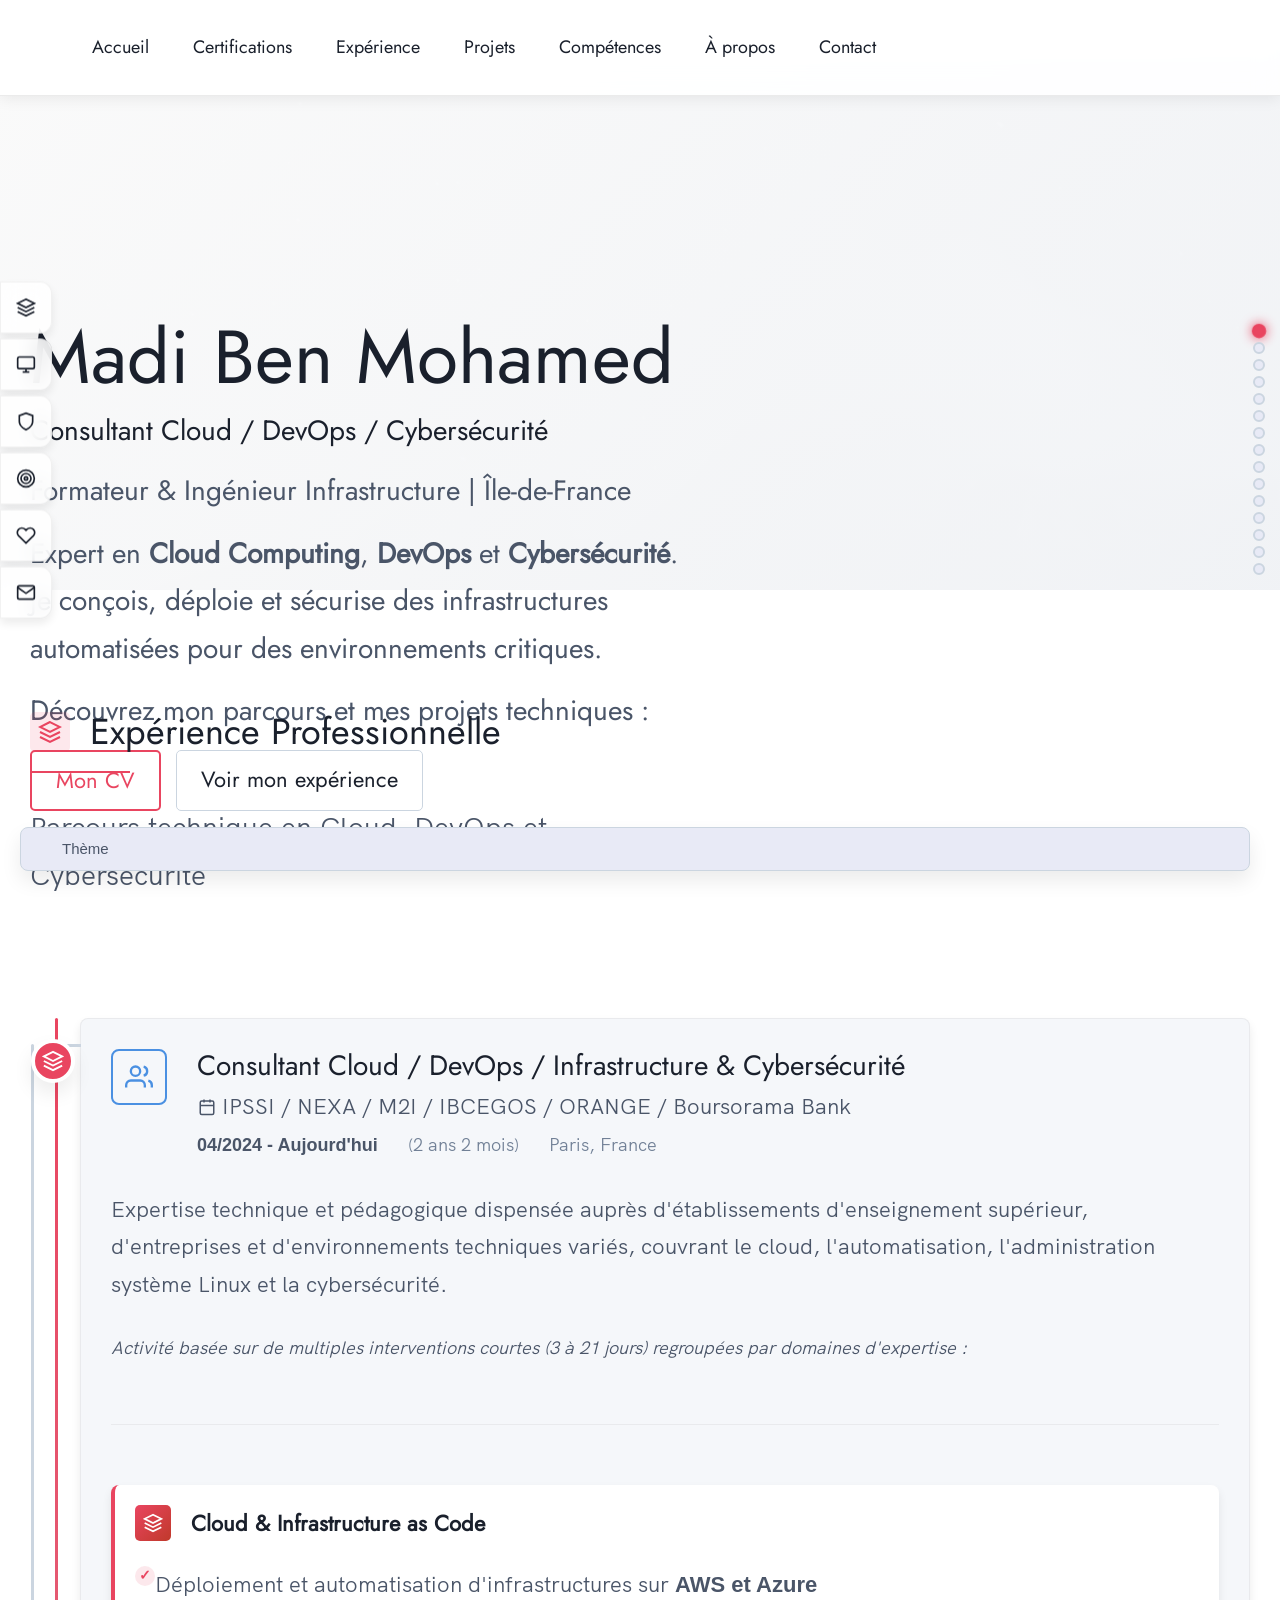
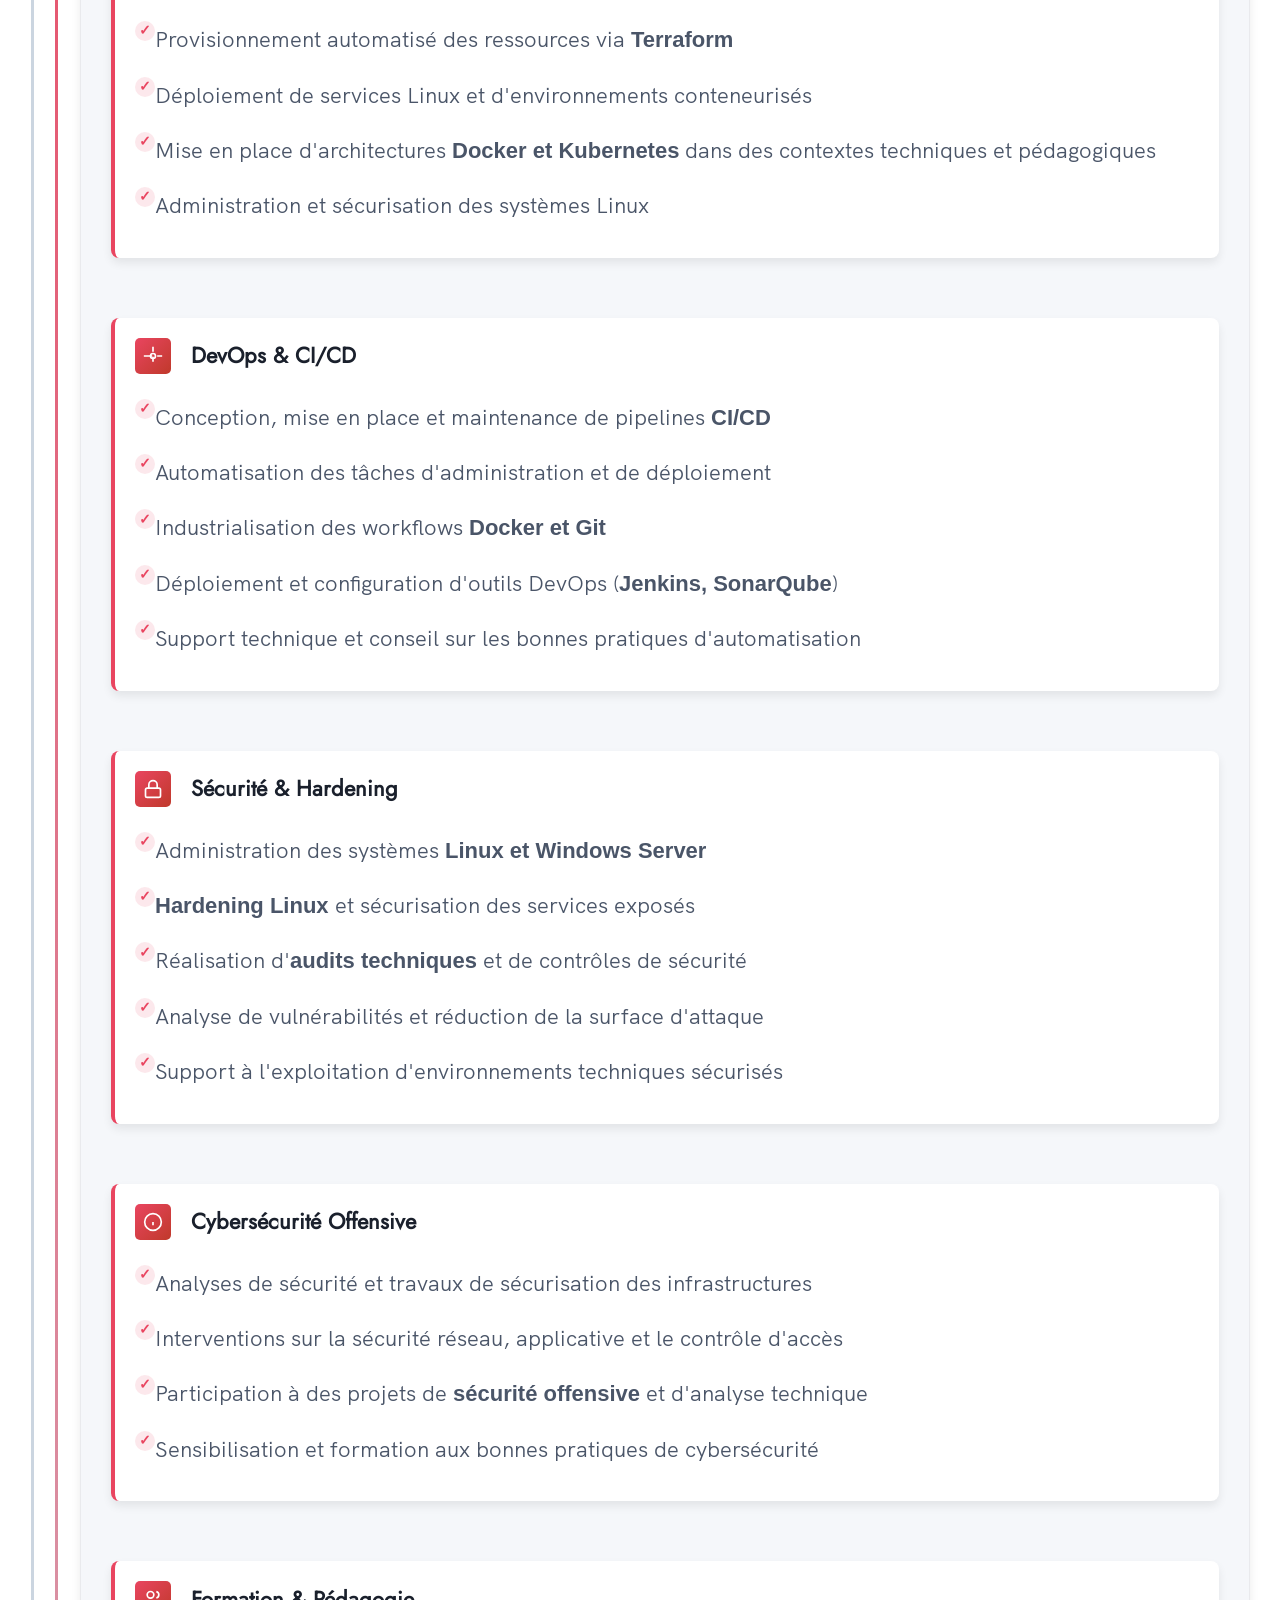
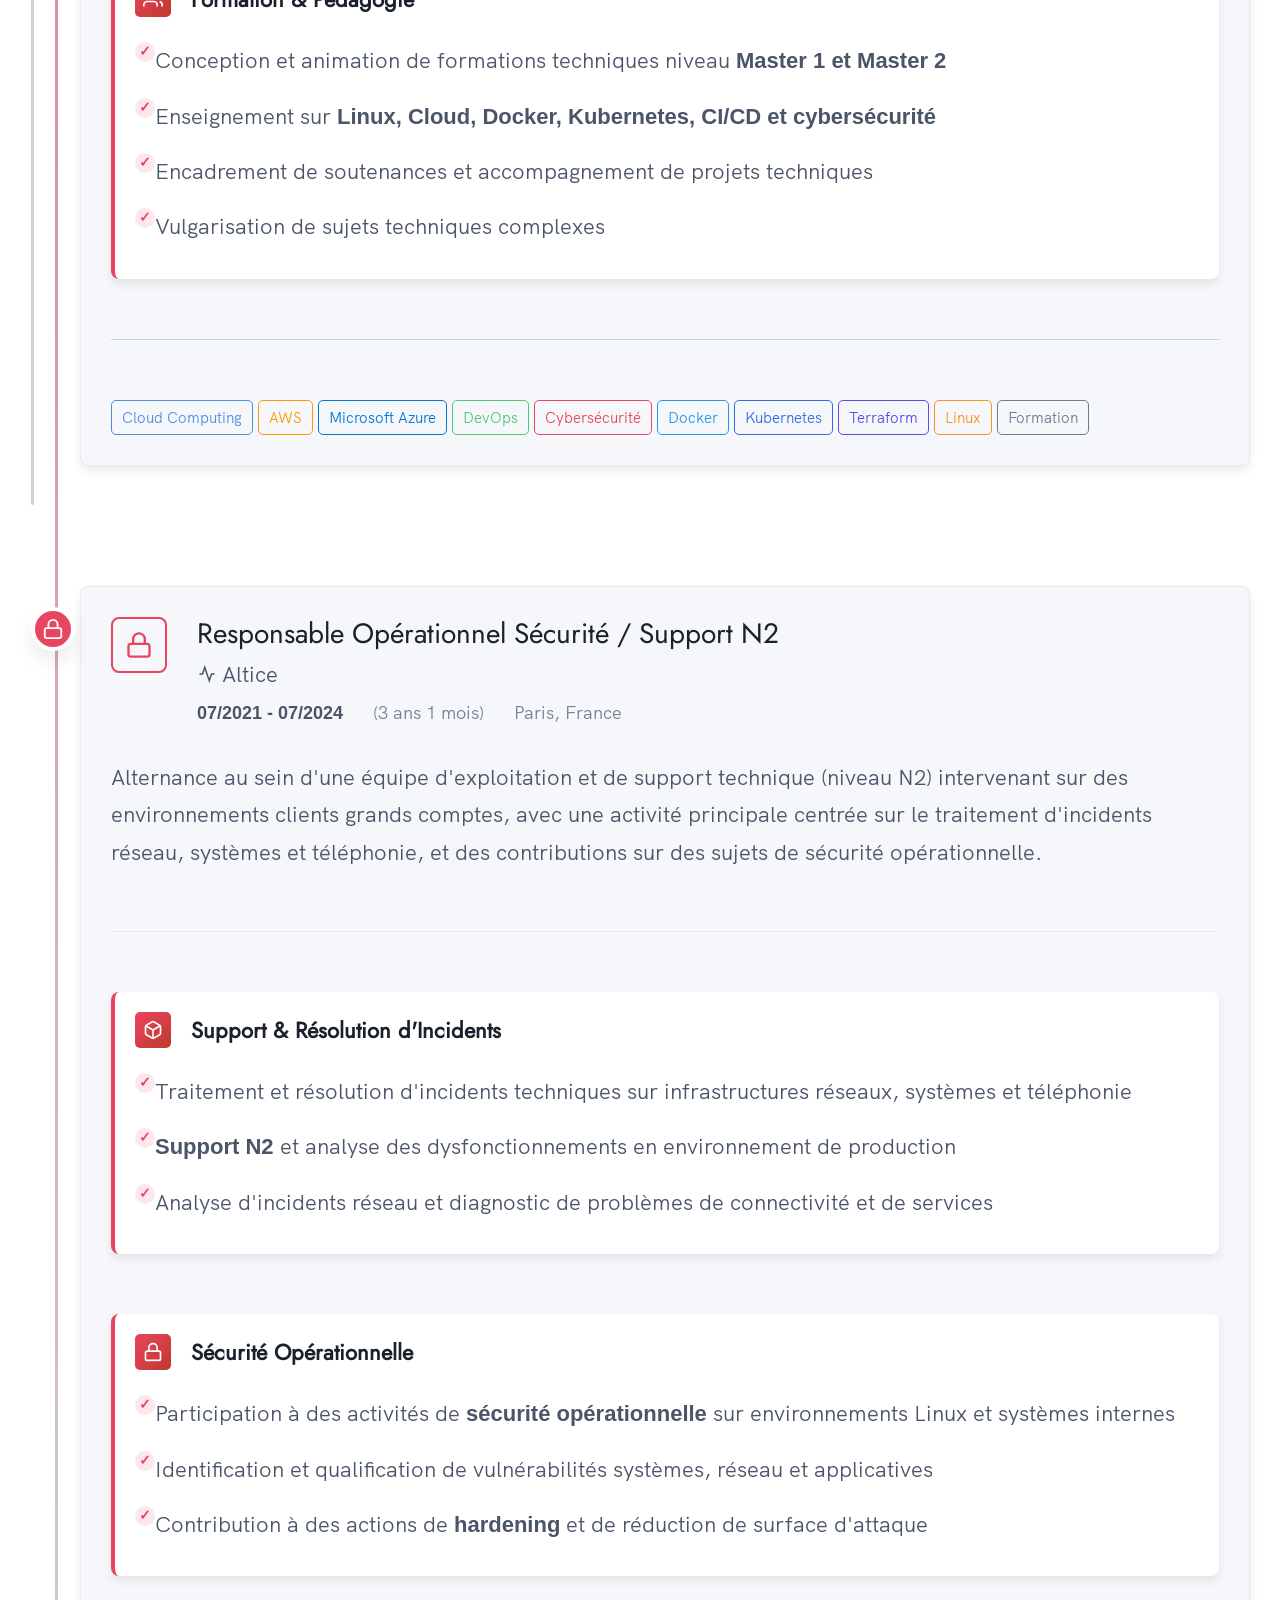
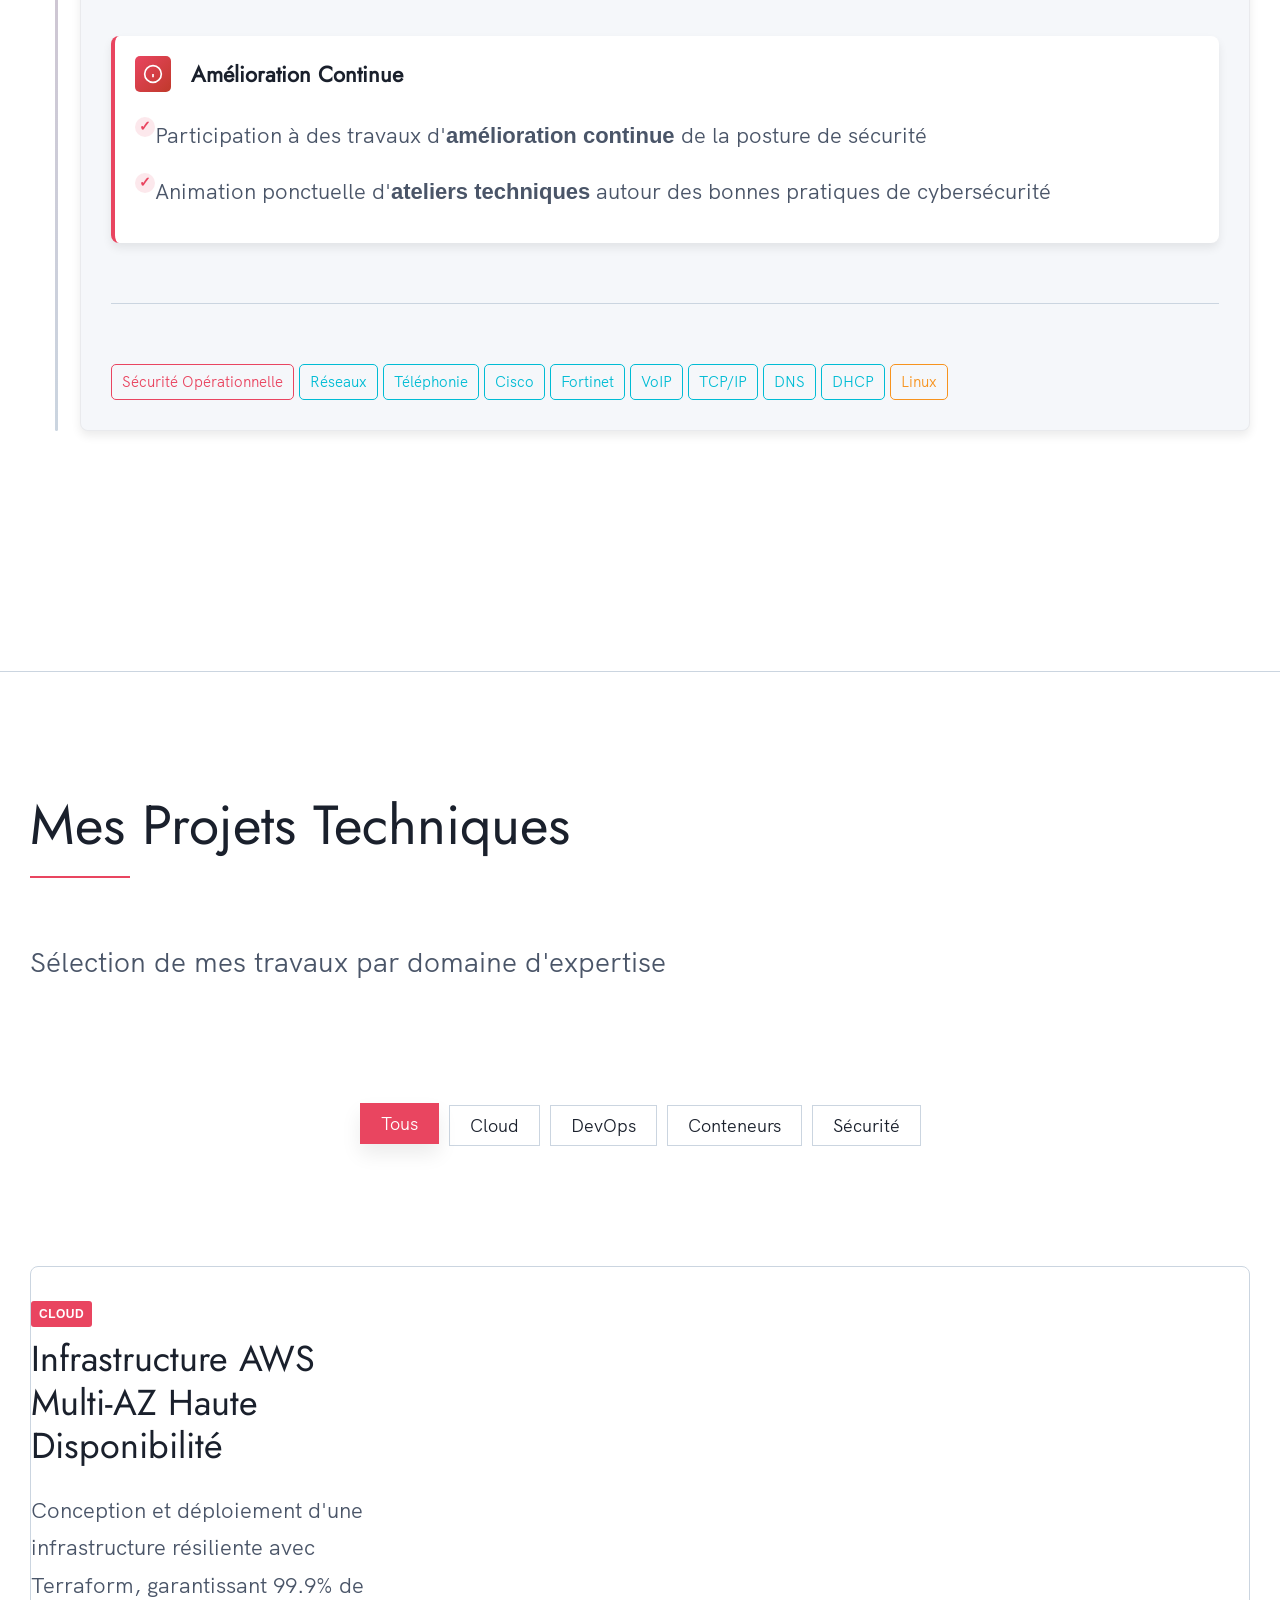
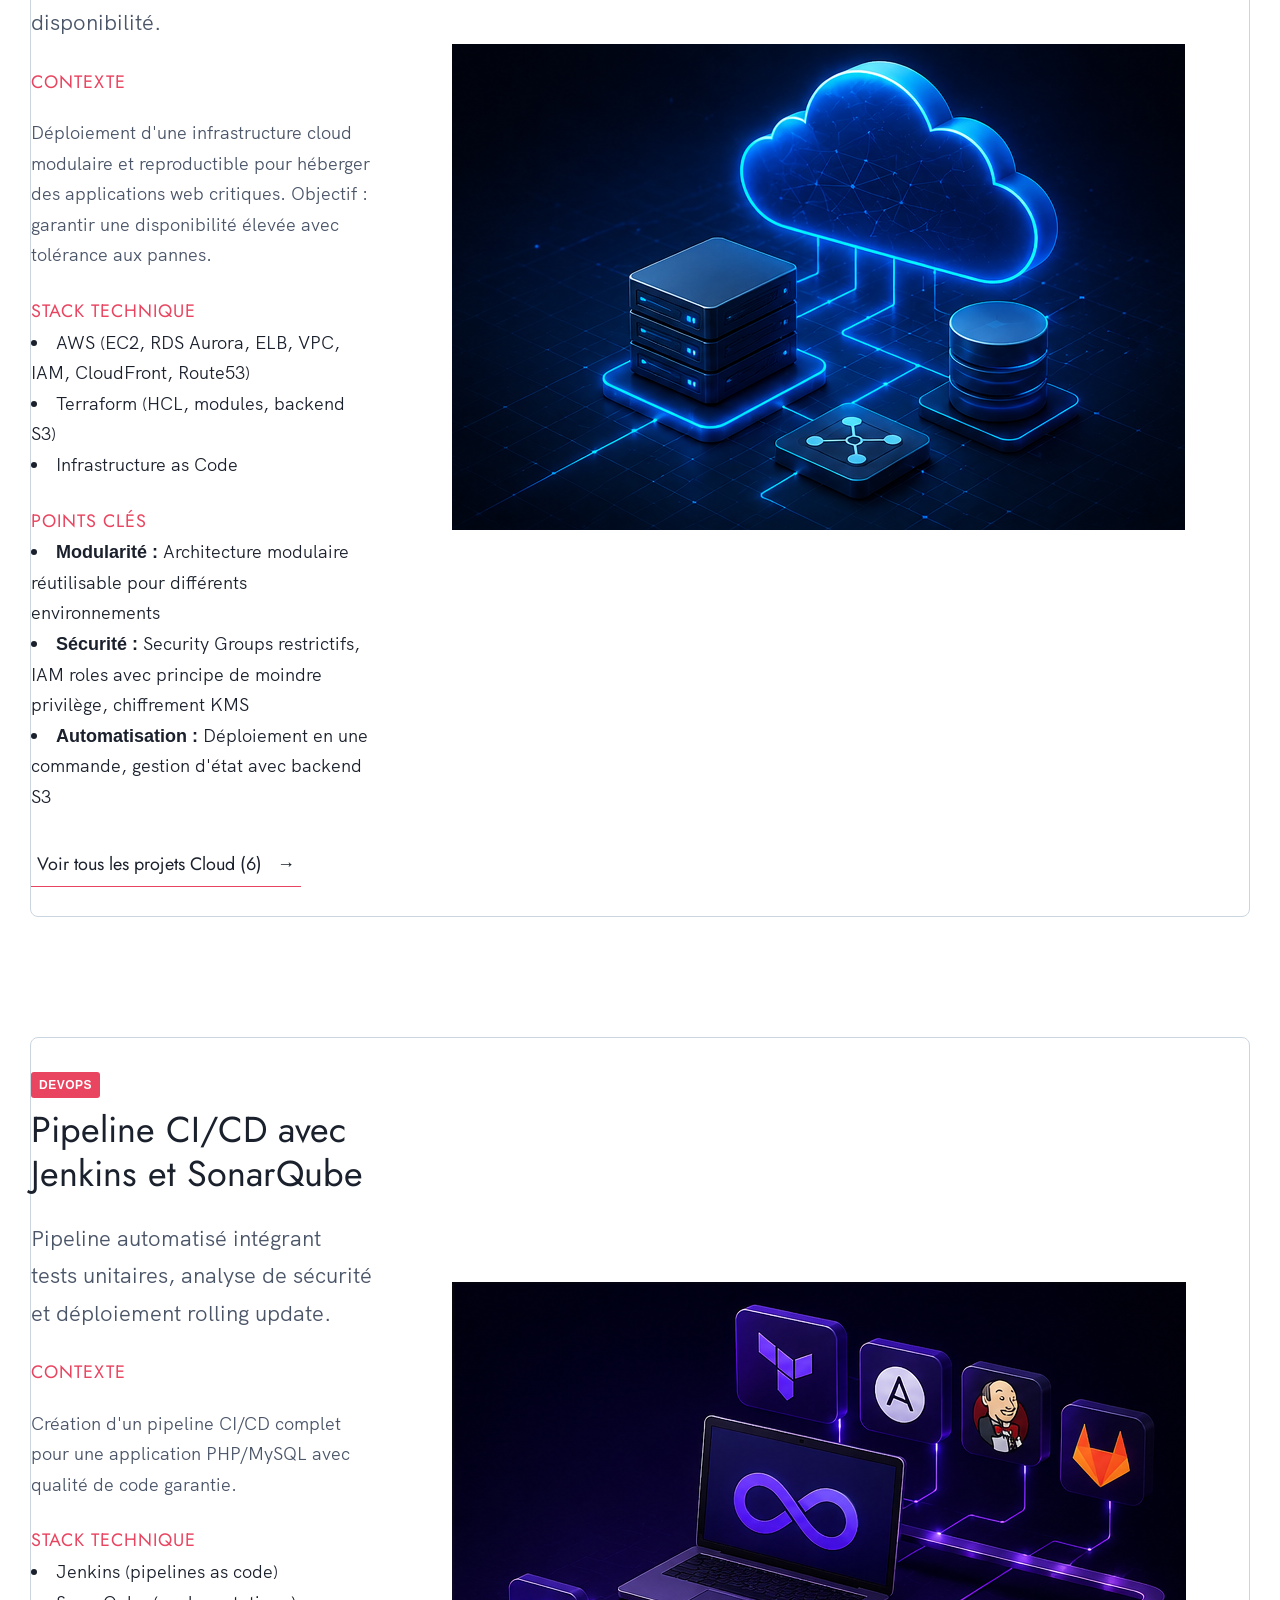
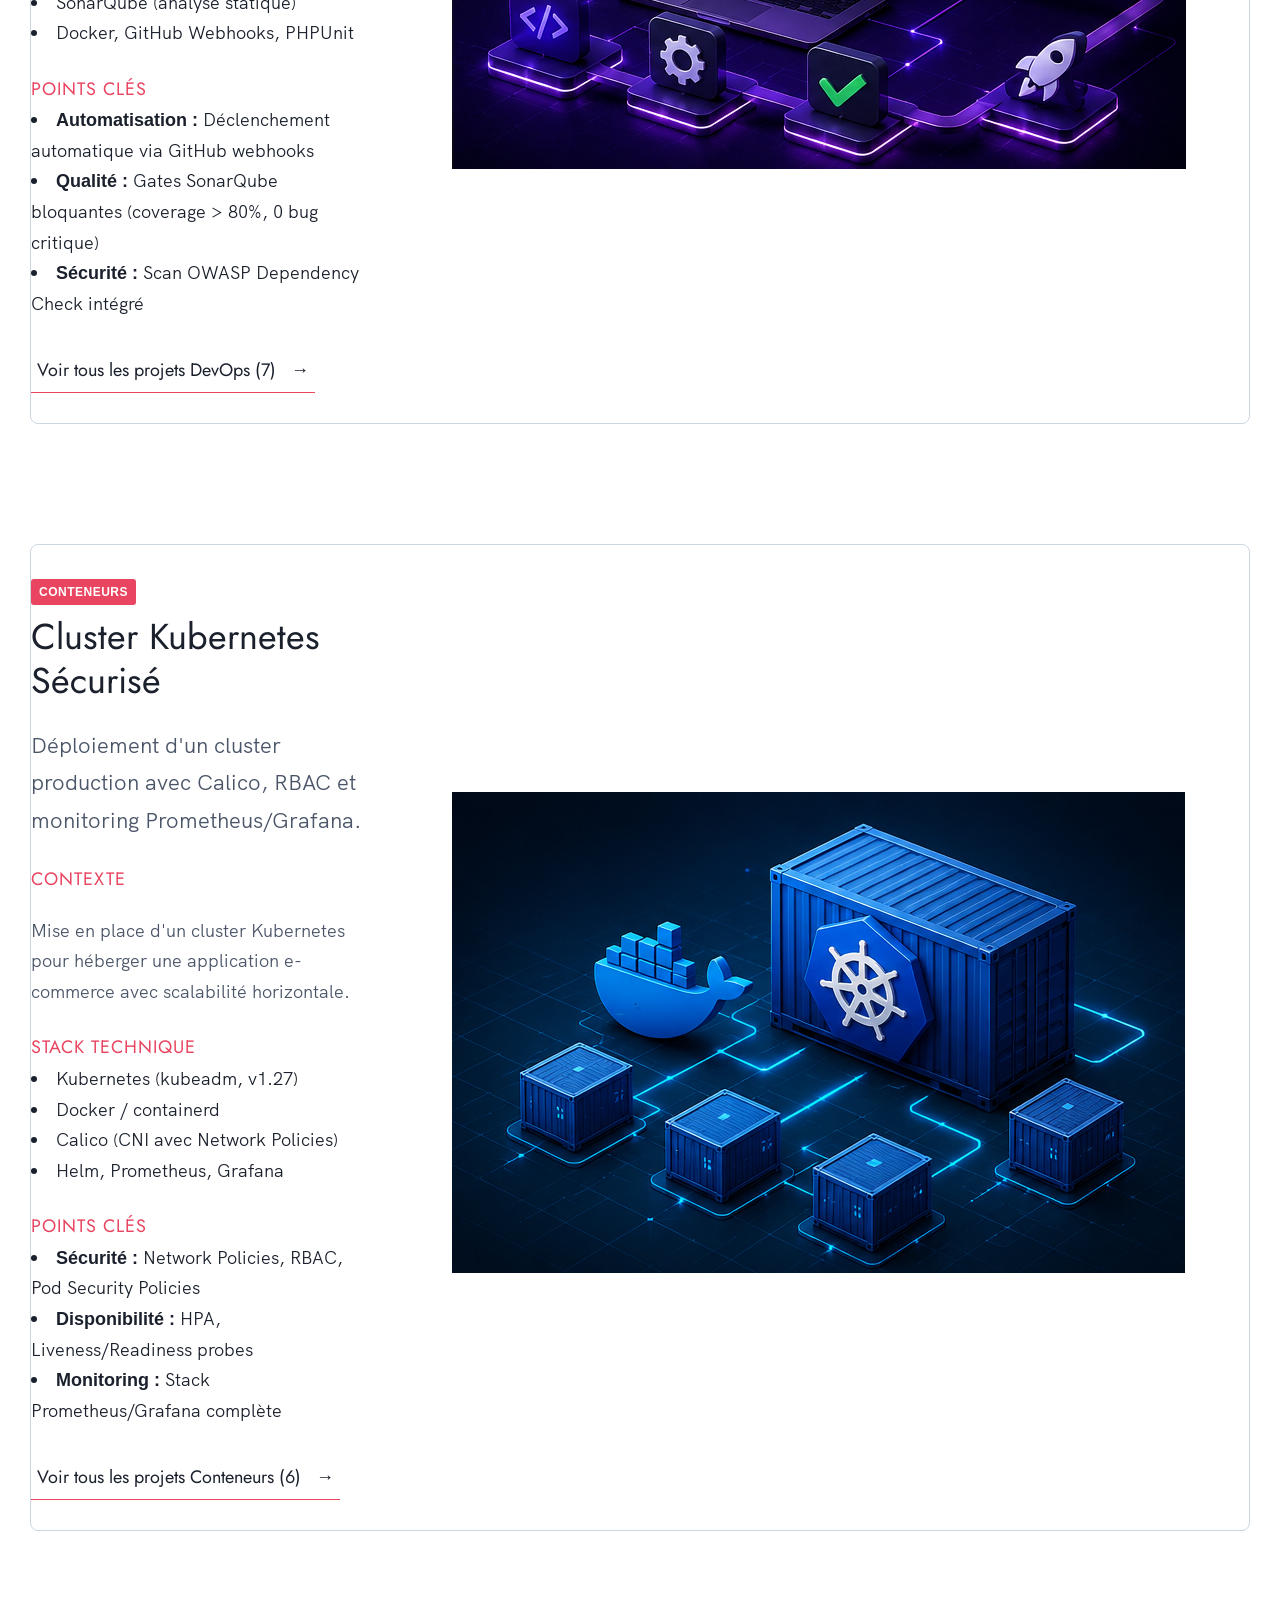
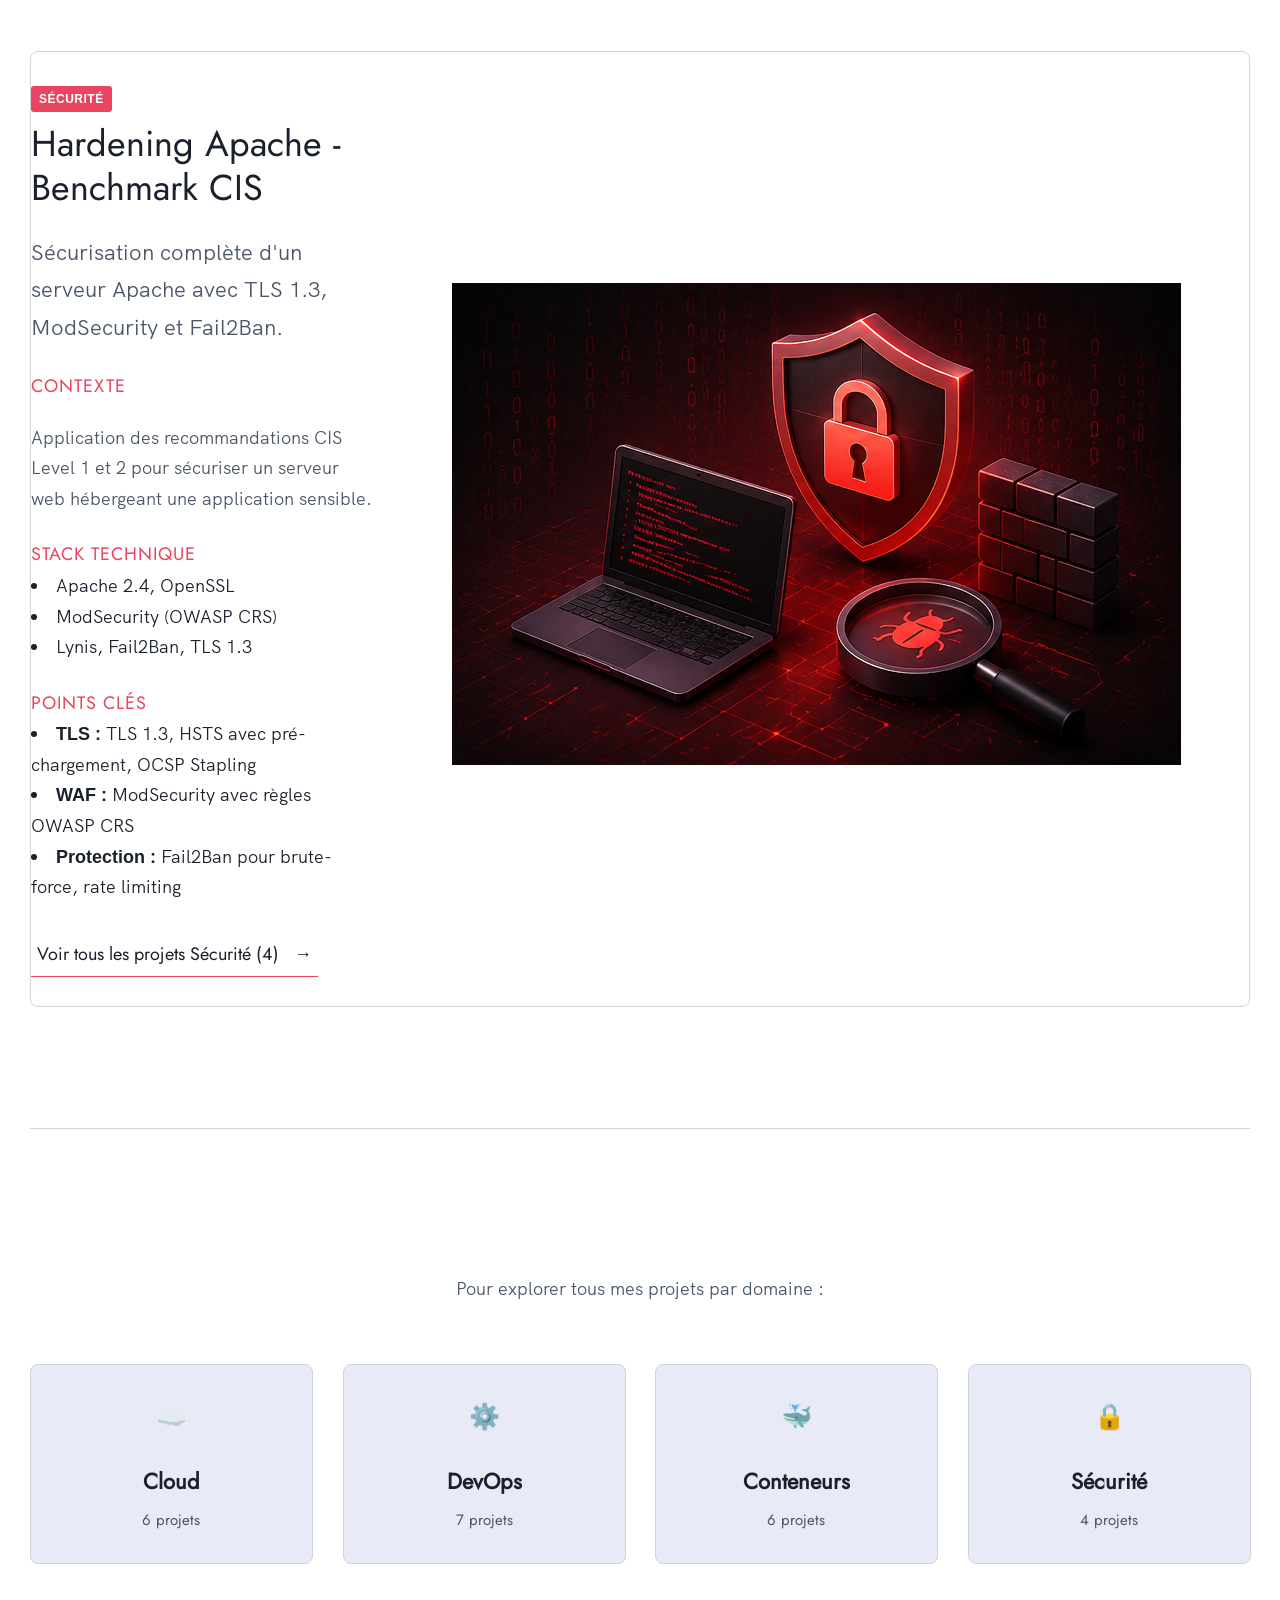
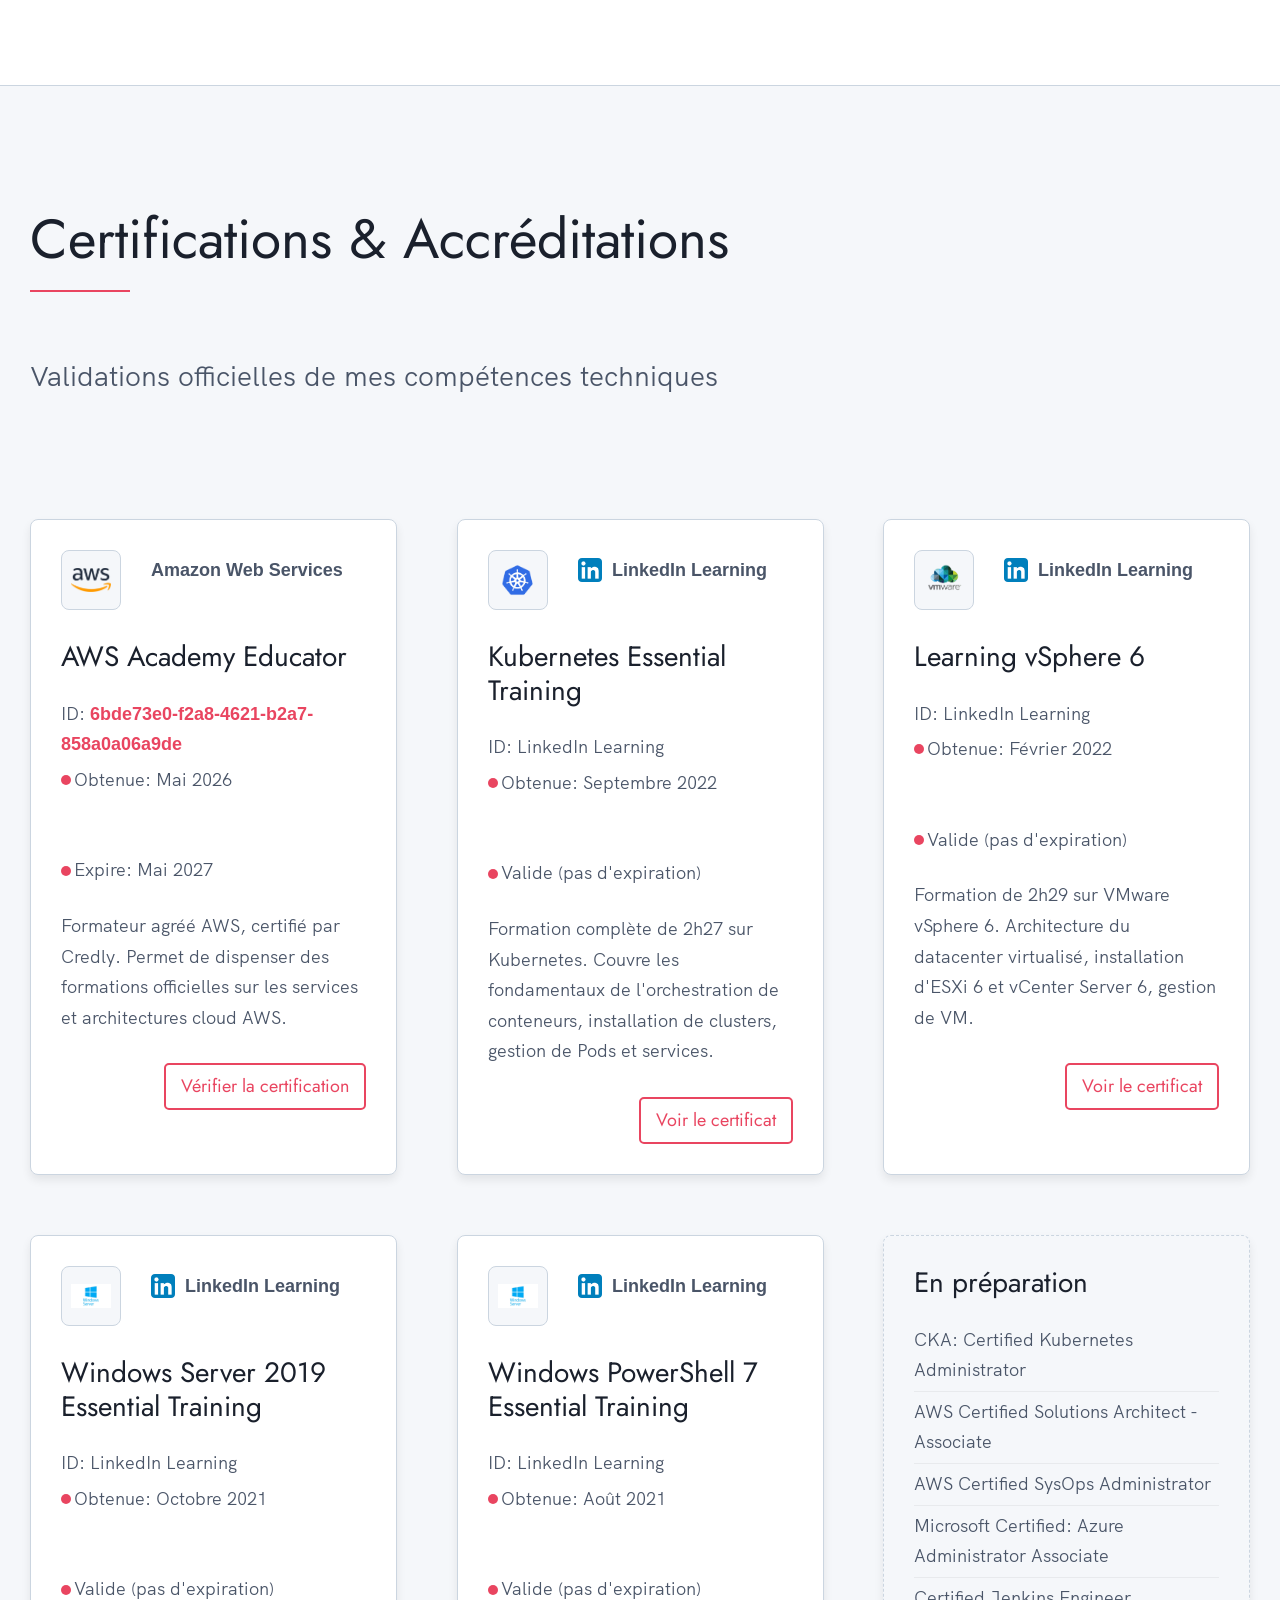
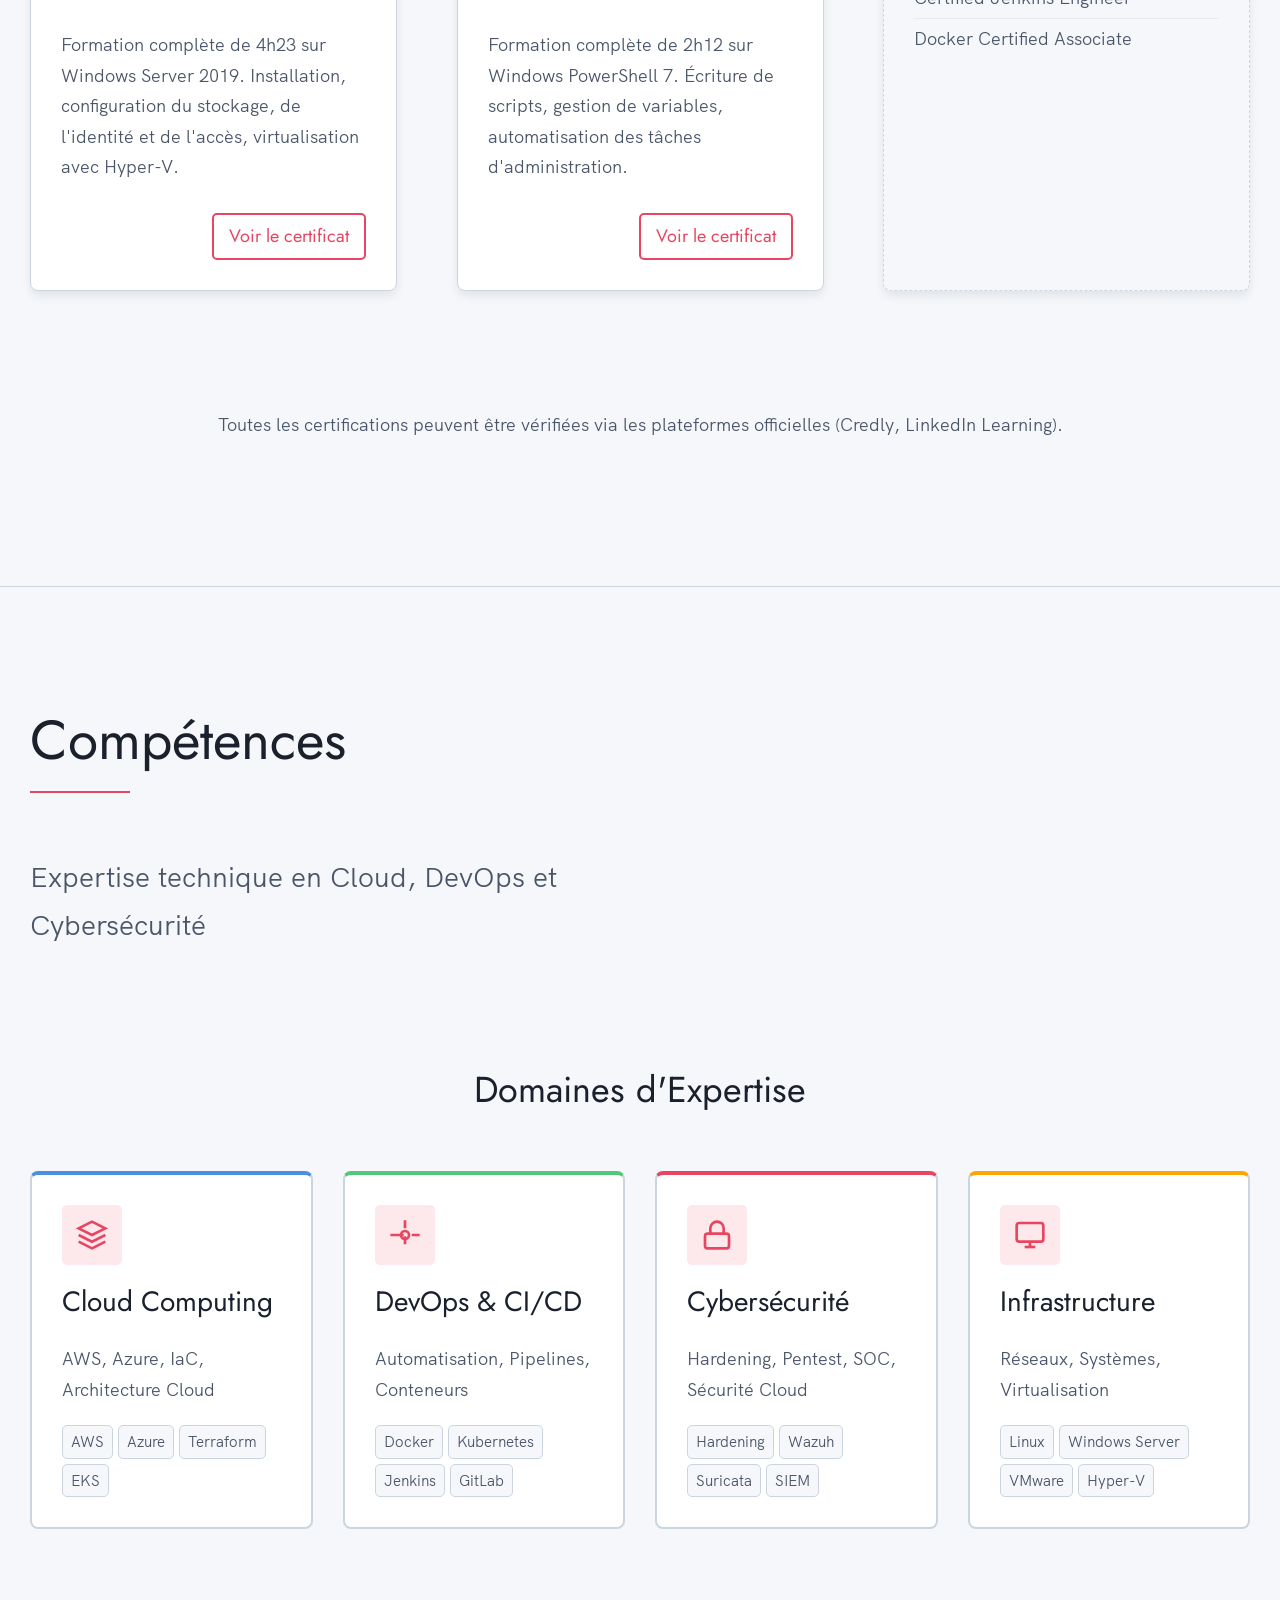
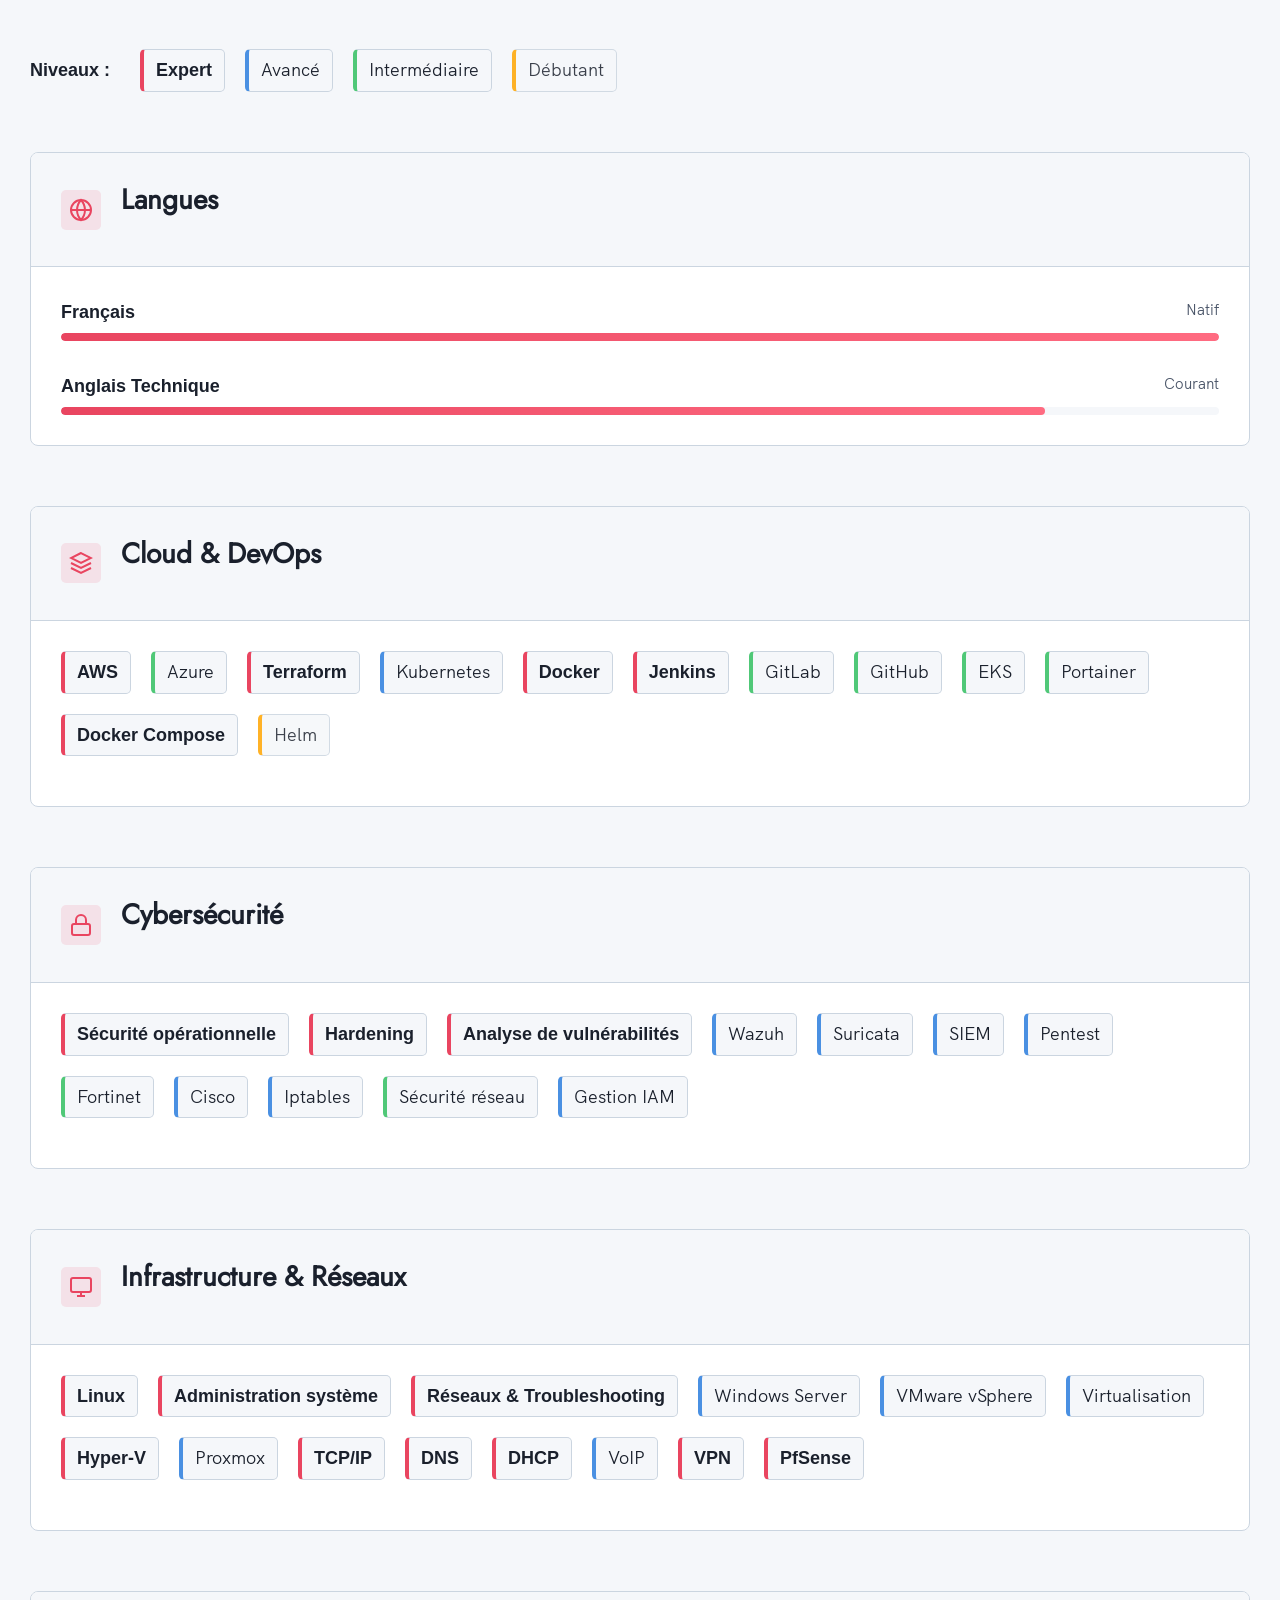
==== commit 235188c1: "fix img icon from certifications" ====
--- a/index.html
+++ b/index.html
@@ -611,7 +611,7 @@
           <div class="certification__card" data-aos="zoom-in" data-aos-delay="100">
             <div class="certification__header">
               <div class="certification__logo">
-                <img src="./images/certifications/aws.svg" alt="AWS" class="certification__img">
+                <img src="images/certifications/aws.svg.png" alt="AWS" class="certification__img">
               </div>
               <div class="certification__provider">Amazon Web Services</div>
             </div>
@@ -637,9 +637,9 @@
           <div class="certification__card" data-aos="zoom-in" data-aos-delay="200">
             <div class="certification__header">
               <div class="certification__logo">
-                <img src="./images/certifications/kubernetes.svg" alt="Kubernetes" class="certification__img">
-              </div>
-              <div class="certification__provider"><img src="./images/certifications/linkedin.svg" alt="LinkedIn Learning" class="certification__platform-logo">LinkedIn Learning</div>
+                <img src="images/certifications/K8S-logo.png" alt="Kubernetes" class="certification__img">
+              </div>
+              <div class="certification__provider"><img src="images/certifications/LinkedIn_icon.svg.png" alt="LinkedIn Learning" class="certification__platform-logo">LinkedIn Learning</div>
             </div>
             <div class="certification__body">
               <h3 class="certification__title">Kubernetes Essential Training</h3>
@@ -663,9 +663,9 @@
           <div class="certification__card" data-aos="zoom-in" data-aos-delay="300">
             <div class="certification__header">
               <div class="certification__logo">
-                <img src="./images/certifications/vmware.svg" alt="VMware" class="certification__img">
-              </div>
-              <div class="certification__provider"><img src="./images/certifications/linkedin.svg" alt="LinkedIn Learning" class="certification__platform-logo">LinkedIn Learning</div>
+                <img src="images/certifications/vmware.png" alt="VMware" class="certification__img">
+              </div>
+              <div class="certification__provider"><img src="images/certifications/LinkedIn_icon.svg.png" alt="LinkedIn Learning" class="certification__platform-logo">LinkedIn Learning</div>
             </div>
             <div class="certification__body">
               <h3 class="certification__title">Learning vSphere 6</h3>
@@ -689,9 +689,9 @@
           <div class="certification__card" data-aos="zoom-in" data-aos-delay="400">
             <div class="certification__header">
               <div class="certification__logo">
-                <img src="./images/certifications/microsoft.svg" alt="Microsoft" class="certification__img">
-              </div>
-              <div class="certification__provider"><img src="./images/certifications/linkedin.svg" alt="LinkedIn Learning" class="certification__platform-logo">LinkedIn Learning</div>
+                <img src="images/certifications/Windows-server.jpg" alt="Microsoft" class="certification__img">
+              </div>
+              <div class="certification__provider"><img src="images/certifications/LinkedIn_icon.svg.png" alt="LinkedIn Learning" class="certification__platform-logo">LinkedIn Learning</div>
             </div>
             <div class="certification__body">
               <h3 class="certification__title">Windows Server 2019 Essential Training</h3>
@@ -715,9 +715,9 @@
           <div class="certification__card" data-aos="zoom-in" data-aos-delay="500">
             <div class="certification__header">
               <div class="certification__logo">
-                <img src="./images/certifications/microsoft.svg" alt="Microsoft" class="certification__img">
-              </div>
-              <div class="certification__provider"><img src="./images/certifications/linkedin.svg" alt="LinkedIn Learning" class="certification__platform-logo">LinkedIn Learning</div>
+                <img src="images/certifications/Windows-server.jpg" alt="Microsoft" class="certification__img">
+              </div>
+              <div class="certification__provider"><img src="images/certifications/LinkedIn_icon.svg.png" alt="LinkedIn Learning" class="certification__platform-logo">LinkedIn Learning</div>
             </div>
             <div class="certification__body">
               <h3 class="certification__title">Windows PowerShell 7 Essential Training</h3>
@@ -1314,7 +1314,7 @@
         </li>
         <li class="footer__social-link-item">
           <a href="https://www.linkedin.com/in/ben-mohamed-madi/" title="Linkedin Profile">
-            <img src="./images/linkedin.svg" class="footer__social-image" alt="Linkedin">
+            <img src="./images/LinkedIn_icon.svg.png" class="footer__social-image" alt="Linkedin">
           </a>
         </li>
       </ul>
